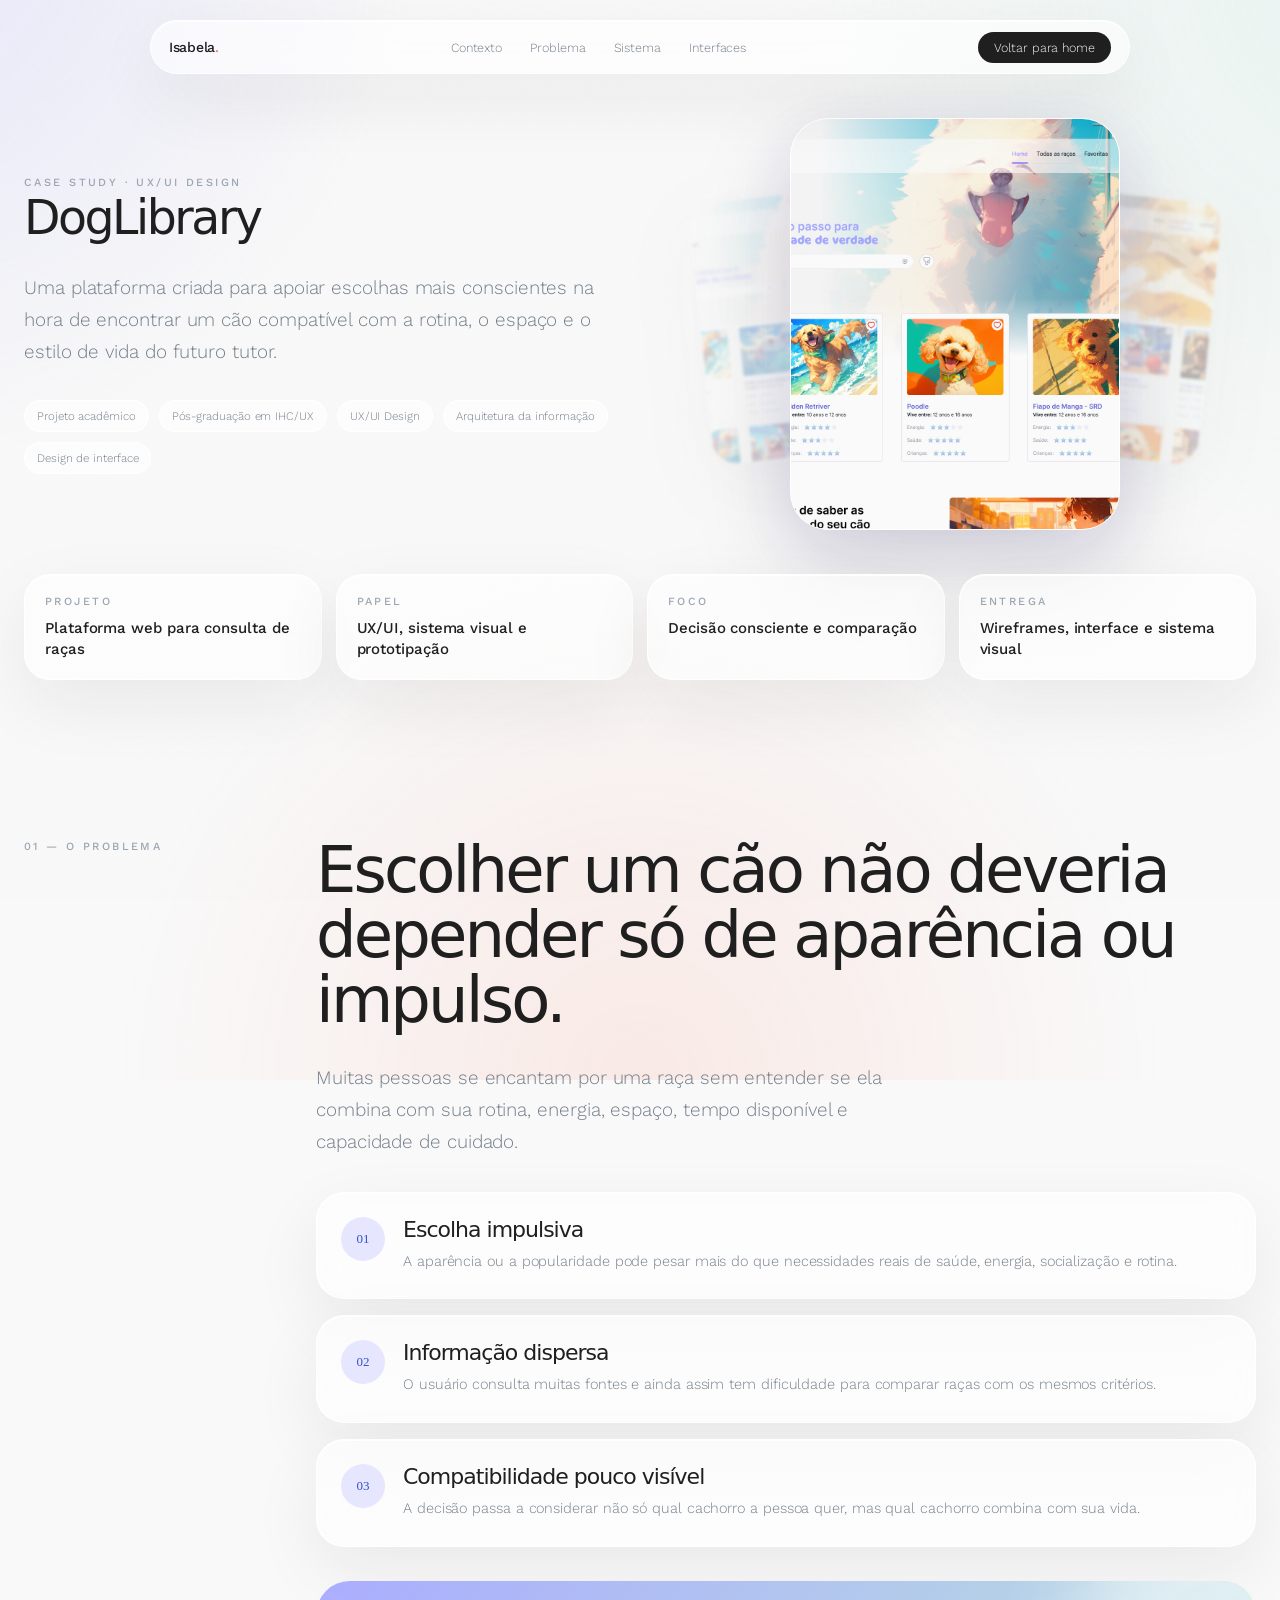
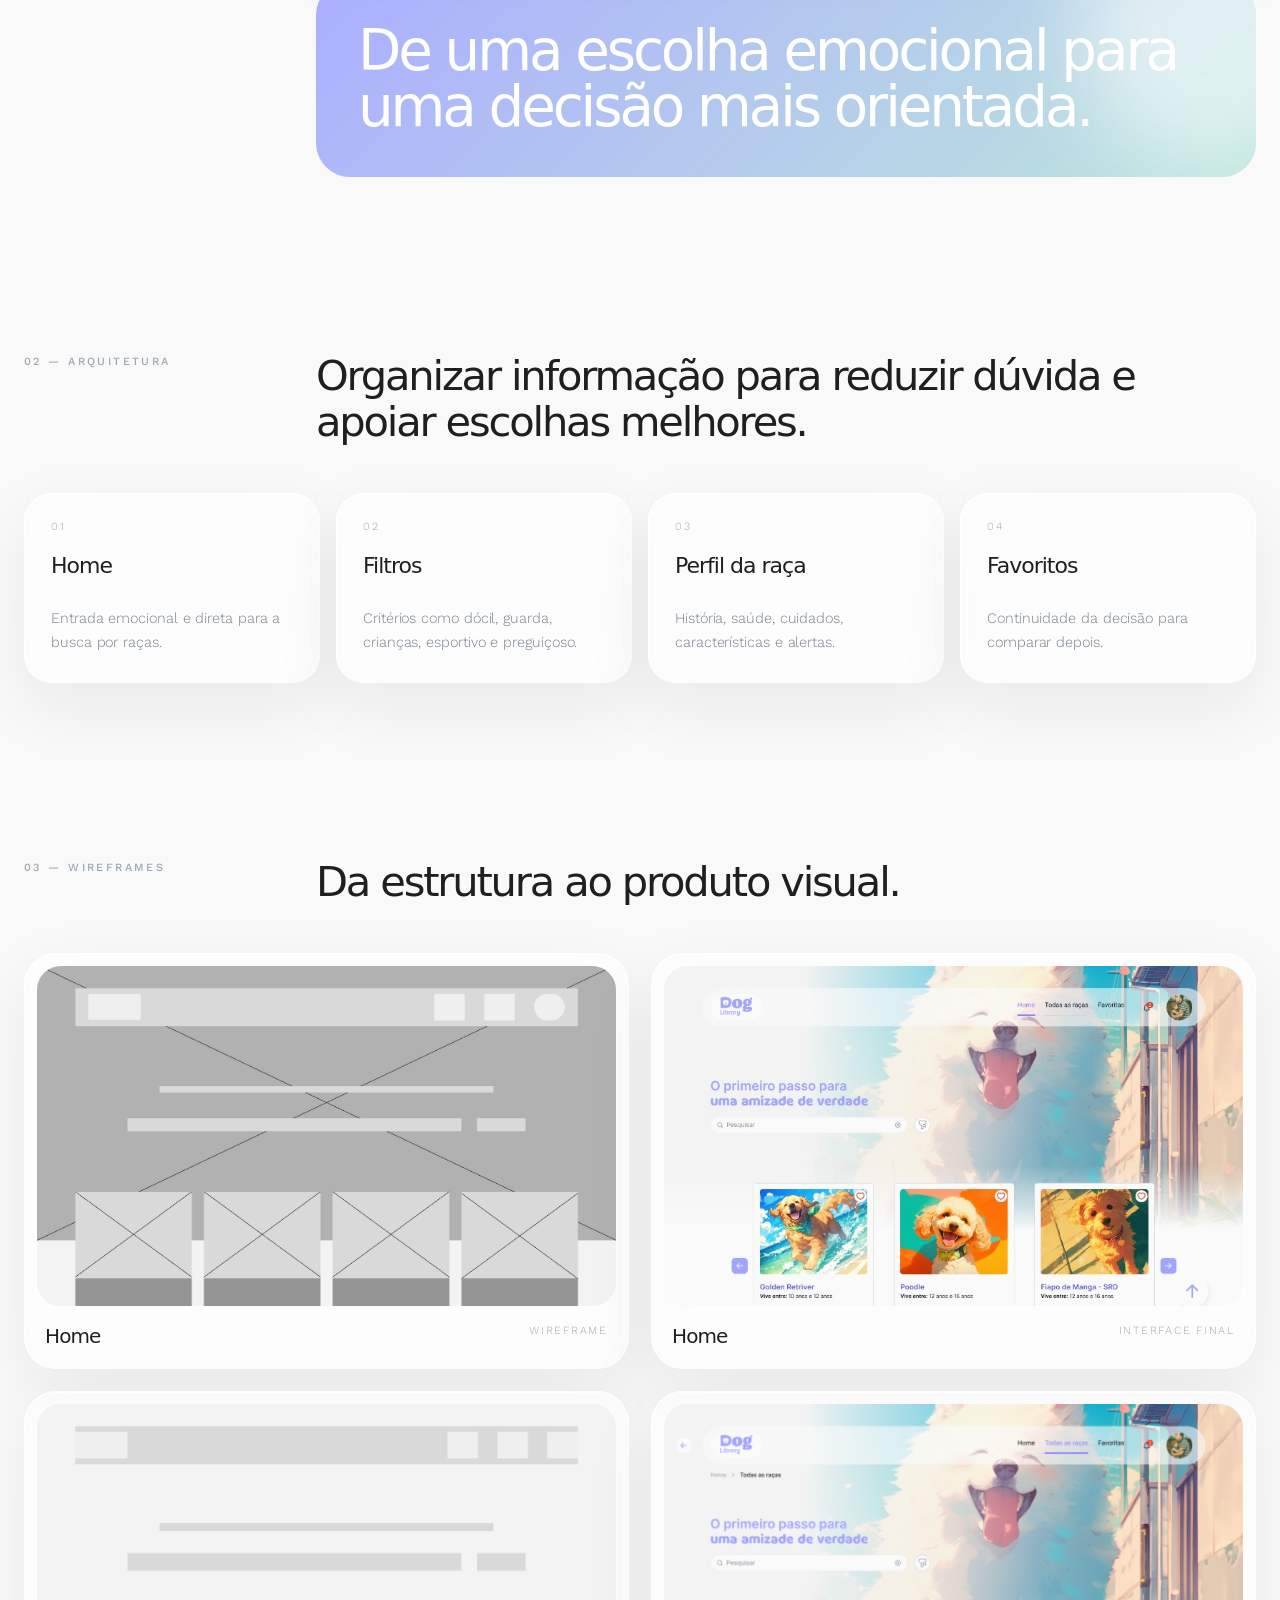
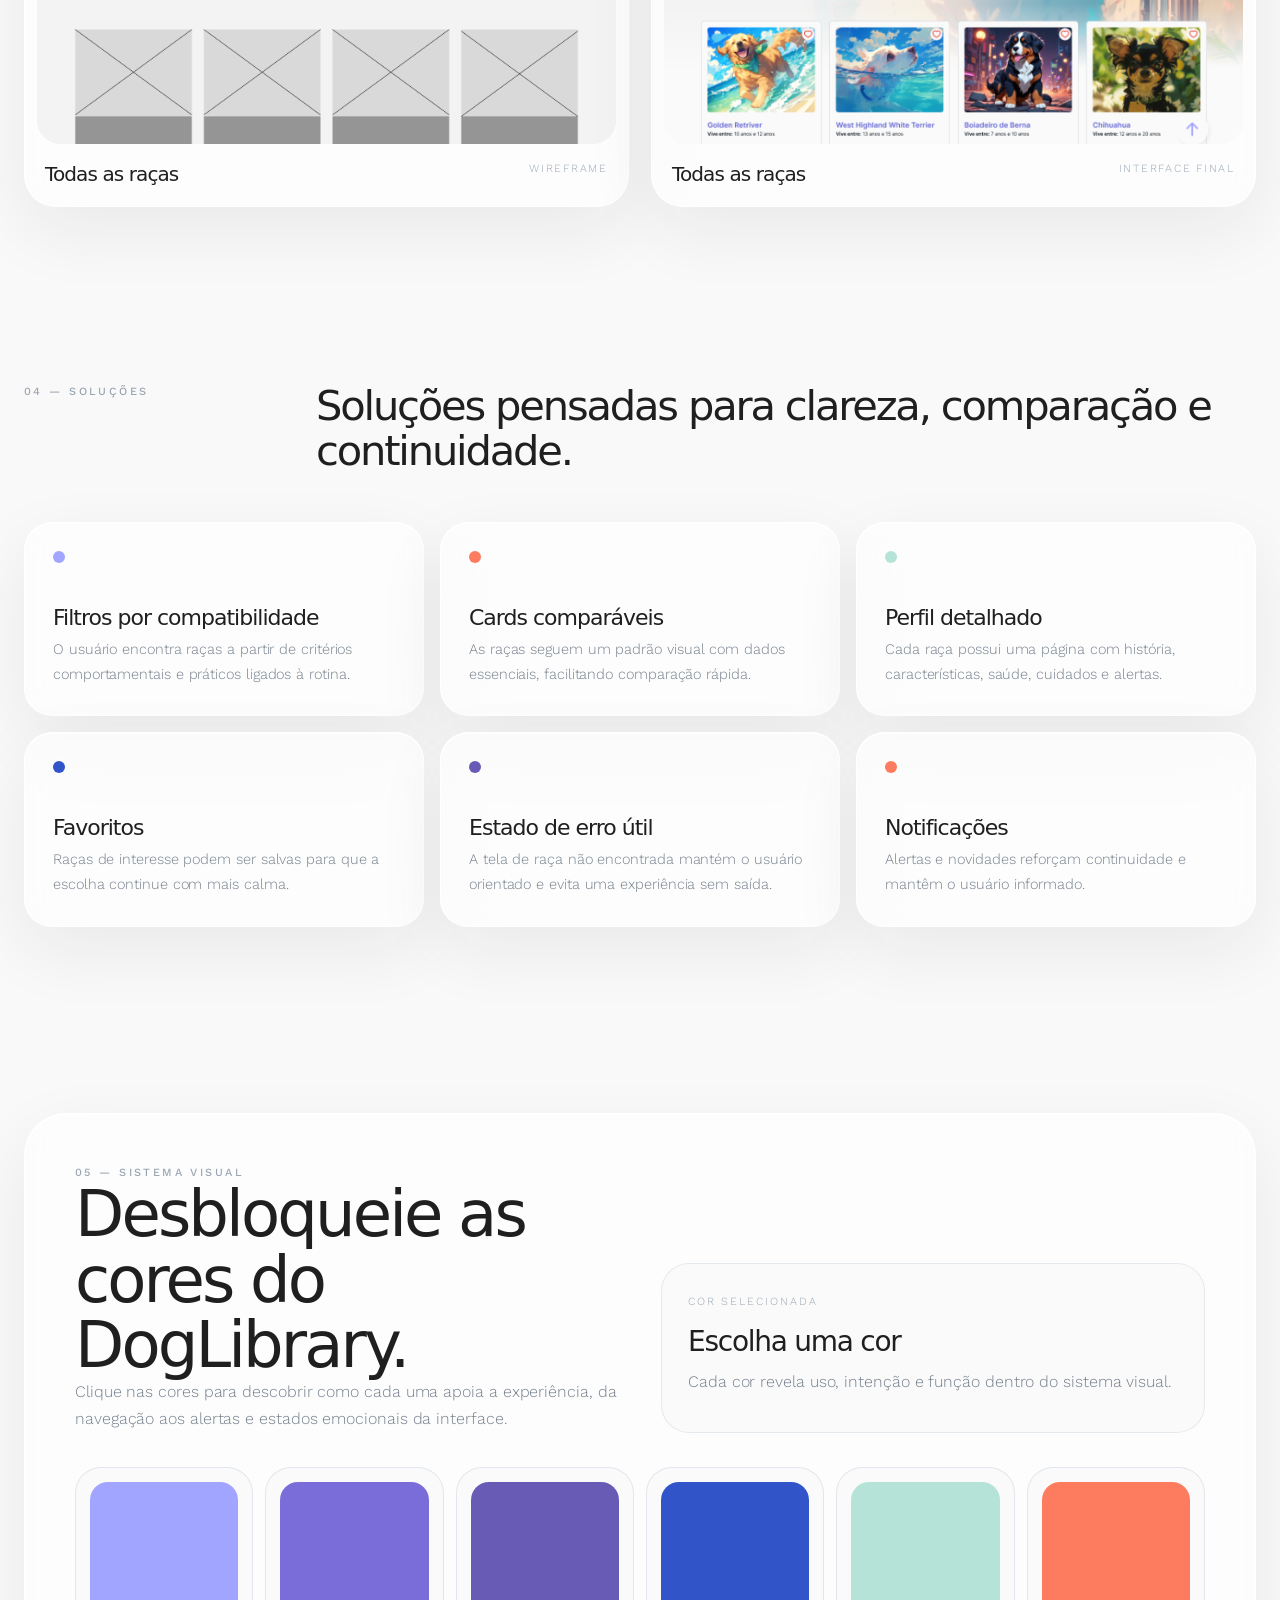
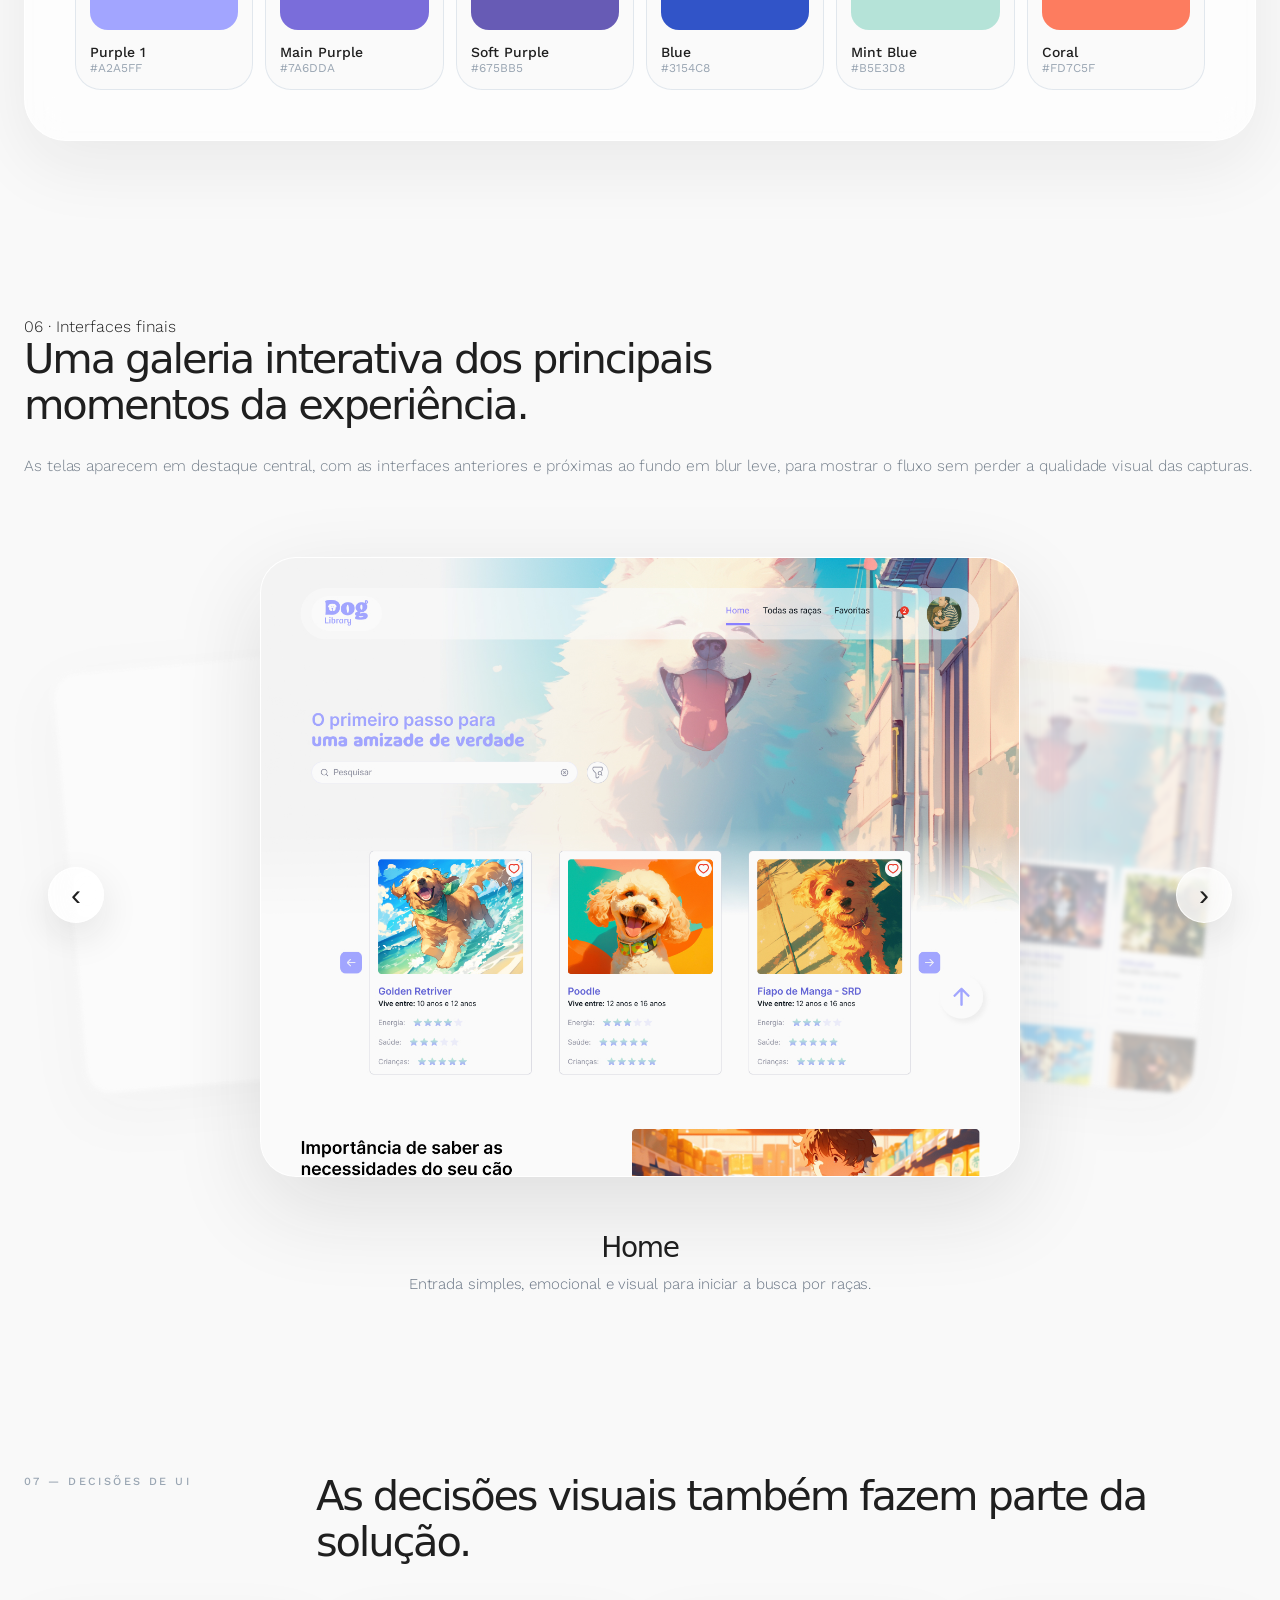
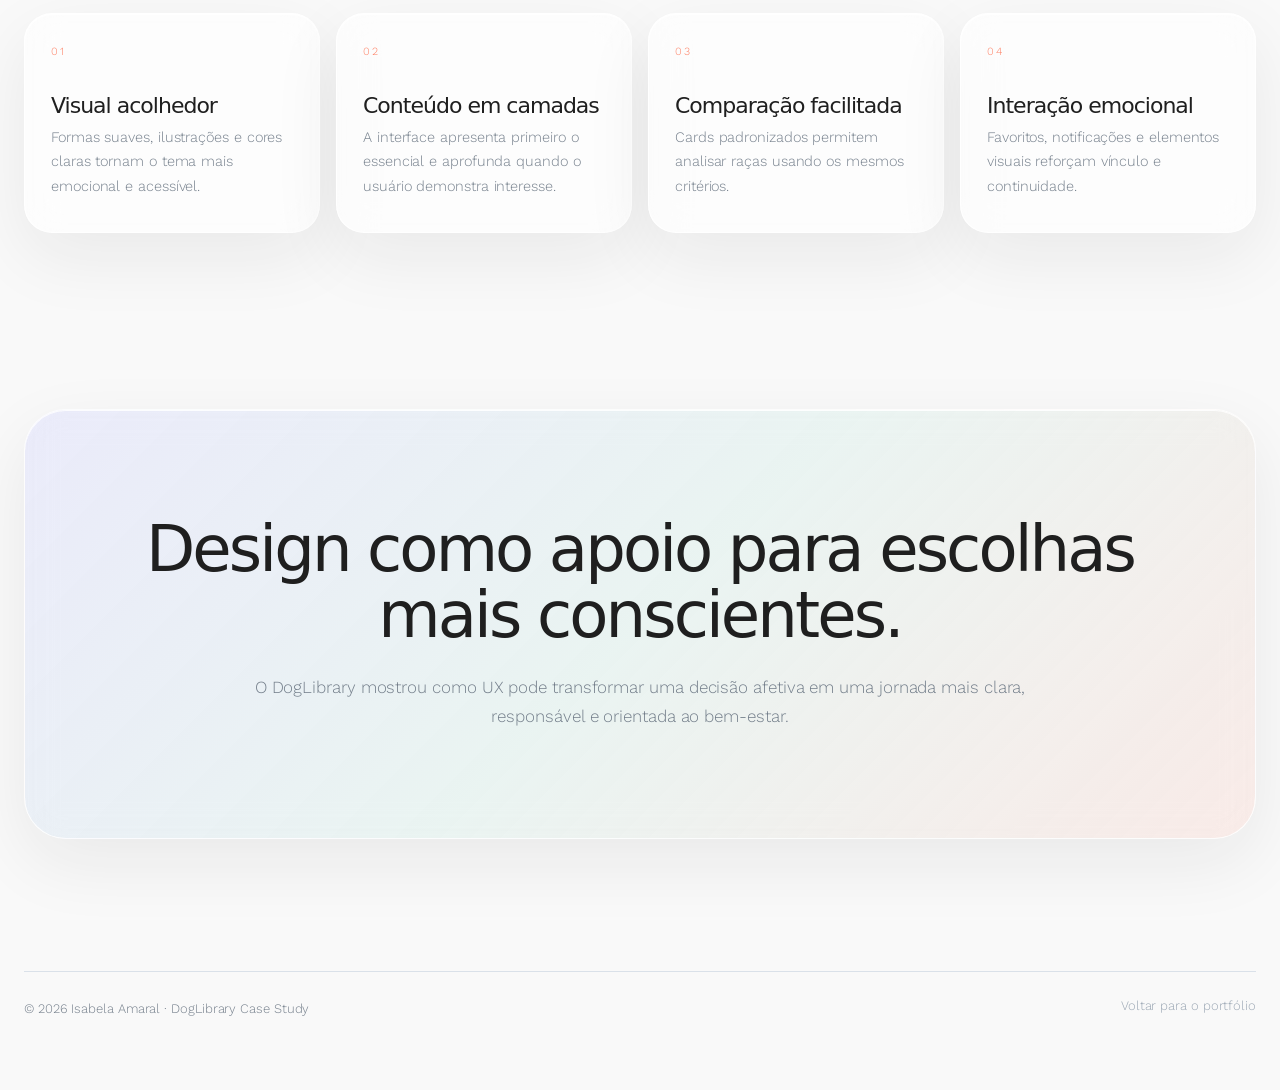
==== doglibrary.html @ 2a8868a1 "Add files via upload" ====
<!DOCTYPE html>
<html lang="pt-BR">
<head>
  <meta charset="UTF-8" />
  <meta name="viewport" content="width=device-width, initial-scale=1.0" />
  <title>DogLibrary — Case Study | Isabela Amaral</title>
  <meta name="description" content="Case study do DogLibrary, projeto de UX/UI Design para apoiar escolhas conscientes na busca por cães compatíveis com rotina e estilo de vida." />
  <link rel="preconnect" href="https://api.fontshare.com" />
  <link rel="preconnect" href="https://fonts.googleapis.com" />
  <link rel="preconnect" href="https://fonts.gstatic.com" crossorigin />
  <link href="https://api.fontshare.com/v2/css?f[]=satoshi@400,500,700&display=swap" rel="stylesheet" />
  <link href="https://fonts.googleapis.com/css2?family=Work+Sans:wght@300;400;500;600&display=swap" rel="stylesheet" />
  <style>
    :root{
      --pink:#F37AB0; --coral:#FF7167; --purple:#9C97FA; --sky:#91D8E5; --lime:#CDE162; --yellow:#F2D75F;
      --ink:#1F1F1F; --ink-soft:#747F8B; --ink-muted:#9AA6B3; --hairline:#CAD5E1; --paper:#F9F9F9;
      --dog-purple:#7A6DDA; --dog-lavender:#A2A5FF; --dog-pale:#E7E6FF; --dog-blue:#3154C8; --dog-mint:#B5E3D8; --dog-coral:#FD7C5F;
      --glass:rgba(255,255,255,.58);
      --shadow:0 24px 70px rgba(31,31,31,.07), inset 0 1px 0 rgba(255,255,255,.85);
      --ease:cubic-bezier(.22,1,.36,1);
    }
    *{box-sizing:border-box;margin:0;padding:0}
    html{scroll-behavior:smooth}
    body{background:var(--paper);color:var(--ink);font-family:"Work Sans",system-ui,sans-serif;font-weight:300;letter-spacing:-.005em;-webkit-font-smoothing:antialiased;overflow-x:hidden}
    a{color:inherit;text-decoration:none} img,video{display:block;max-width:100%}
    body.loading{overflow:hidden}
    .loader{position:fixed;inset:0;z-index:999;background:var(--paper);display:grid;place-items:center;transition:opacity .7s var(--ease),visibility .7s var(--ease)}
    .loader.hidden{opacity:0;visibility:hidden}
    .loader-orb{width:72px;height:72px;border-radius:50%;background:linear-gradient(135deg,var(--dog-lavender),var(--dog-mint),var(--dog-coral));filter:blur(.2px);animation:liquid 2.4s ease-in-out infinite;box-shadow:0 20px 80px rgba(122,109,218,.20)}
    .page{position:relative;isolation:isolate;overflow:hidden}
    .page::before{content:"";position:fixed;inset:-20%;z-index:-2;pointer-events:none;background:radial-gradient(circle at 7% 8%,rgba(162,165,255,.22),transparent 27%),radial-gradient(circle at 92% 12%,rgba(181,227,216,.24),transparent 30%),radial-gradient(circle at 50% 100%,rgba(253,124,95,.12),transparent 34%);animation:aurora 18s ease-in-out infinite alternate}
    .noise{position:fixed;inset:0;pointer-events:none;z-index:-1;opacity:.025;background-image:url("data:image/svg+xml;utf8,<svg xmlns='http://www.w3.org/2000/svg' width='160' height='160'><filter id='n'><feTurbulence type='fractalNoise' baseFrequency='.9' numOctaves='2' stitchTiles='stitch'/></filter><rect width='100%25' height='100%25' filter='url(%23n)'/></svg>")}
    @keyframes aurora{0%{transform:translate3d(0,0,0) scale(1)}100%{transform:translate3d(2.5%, -2%,0) scale(1.03)}}
    @keyframes liquid{0%,100%{border-radius:53% 47% 65% 35%/48% 52% 48% 52%;transform:rotate(0)}50%{border-radius:35% 65% 42% 58%/60% 35% 65% 40%;transform:rotate(16deg)}}
    .container{width:min(100% - 48px,1240px);margin-inline:auto}.font-display{font-family:"Satoshi",system-ui,sans-serif}
    .glass{background:var(--glass);border:1px solid rgba(255,255,255,.78);backdrop-filter:blur(22px) saturate(135%);-webkit-backdrop-filter:blur(22px) saturate(135%);box-shadow:var(--shadow)}
    .nav-wrap{position:fixed;top:20px;left:50%;transform:translateX(-50%);z-index:50;width:min(100% - 32px,980px)}
    nav{height:54px;border-radius:999px;display:flex;align-items:center;justify-content:space-between;gap:24px;padding:0 18px}
    .brand{font-family:"Satoshi";font-size:14px;font-weight:500;letter-spacing:-.02em}.brand span{color:var(--coral)}
    .nav-links{display:flex;gap:28px;list-style:none;font-size:12.5px;color:var(--ink-soft)}.nav-links a{transition:.3s var(--ease)}.nav-links a:hover{color:var(--ink)}
    .nav-cta{font-size:12.5px;padding:8px 16px;background:var(--ink);color:var(--paper);border-radius:999px;transition:.3s var(--ease)}.nav-cta:hover{transform:translateY(-2px)}
    section{padding:88px 0}.section-head{display:grid;grid-template-columns:260px 1fr;gap:32px;margin-bottom:48px}.kicker{font-size:11px;text-transform:uppercase;letter-spacing:.22em;color:var(--ink-muted);font-weight:500}
    h1,h2,h3{font-family:"Satoshi",system-ui,sans-serif;font-weight:500;color:var(--ink);letter-spacing:-.045em}h2{font-size:clamp(2.2rem,5vw,4.4rem);line-height:1.02;max-width:900px}p{line-height:1.7;color:var(--ink-soft)}
    .reveal{opacity:0;transform:translateY(34px);filter:blur(8px);transition:opacity .9s var(--ease),transform .9s var(--ease),filter .9s var(--ease)}.reveal.visible{opacity:1;transform:none;filter:blur(0)}
    .hero{min-height:92svh;padding:130px 0 58px;display:flex;align-items:center}.hero-grid{display:grid;grid-template-columns:1fr 1fr;gap:56px;align-items:center}
    h1{font-size:clamp(4.8rem,12vw,11rem);line-height:.86;letter-spacing:-.065em}.hero-copy{max-width:630px;margin-top:28px;font-size:clamp(1.05rem,2vw,1.18rem)}
    .chips{display:flex;gap:10px;flex-wrap:wrap;margin-top:32px}.chip{font-size:11.5px;color:var(--ink-soft);padding:8px 12px;border-radius:999px;background:rgba(255,255,255,.62);border:1px solid rgba(255,255,255,.9)}
    .hero-visual{position:relative;border-radius:34px;padding:12px;overflow:hidden}.hero-visual::before{content:"";position:absolute;inset:-25%;background:radial-gradient(circle at 20% 20%,rgba(181,227,216,.55),transparent 35%),radial-gradient(circle at 85% 80%,rgba(253,124,95,.22),transparent 32%);animation:aurora 14s ease-in-out infinite alternate}.hero-visual img{position:relative;width:100%;border-radius:26px;transform:translate3d(var(--mx,0),var(--my,0),0);transition:transform .25s ease-out}
    .meta-strip{display:grid;grid-template-columns:repeat(4,1fr);gap:14px;margin-top:44px}.meta-card{border-radius:26px;padding:20px;transition:.45s var(--ease)}.meta-card:hover{transform:translateY(-4px)}.meta-card span{display:block;margin-bottom:10px}.meta-card strong{font-weight:500;font-size:15px;line-height:1.35}
    .problem-list,.solutions,.architecture{display:grid;gap:16px}.problem-list{margin-top:34px}.problem-item,.solution-card,.arch-card,.compare-card,.decision,.gallery-shell,.palette-section,.final-card,.meta-card{background:rgba(255,255,255,.62);border:1px solid rgba(255,255,255,.82);box-shadow:var(--shadow);backdrop-filter:blur(18px);-webkit-backdrop-filter:blur(18px)}
    .problem-item{border-radius:28px;padding:24px;display:grid;grid-template-columns:44px 1fr;gap:18px;transition:.45s var(--ease)}.problem-item:hover{transform:translateY(-4px)}.problem-number{width:44px;height:44px;border-radius:50%;display:grid;place-items:center;background:var(--dog-pale);color:var(--dog-blue);font-family:"Satoshi";font-weight:500;font-size:13px}.problem-item h3,.solution-card h3,.arch-card h3,.decision h3{font-size:22px;margin-bottom:8px}.problem-item p,.solution-card p,.arch-card p,.decision p{font-size:14.5px;color:var(--ink-soft)}
    .split{display:grid;grid-template-columns:260px 1fr;gap:32px}.quote-card{margin-top:34px;border-radius:34px;padding:42px;background:linear-gradient(135deg,rgba(162,165,255,.9),rgba(181,227,216,.9));color:white;position:relative;overflow:hidden}.quote-card::after{content:"";position:absolute;right:-80px;top:-80px;width:260px;height:260px;border-radius:50%;background:rgba(255,255,255,.55);filter:blur(40px);animation:float 7s ease-in-out infinite}.quote-card h3{font-size:clamp(2rem,4.4vw,4rem);line-height:1;letter-spacing:-.055em;color:white;position:relative;z-index:1}
    @keyframes float{0%,100%{transform:translateY(0)}50%{transform:translateY(20px)}}
    .architecture{grid-template-columns:repeat(4,1fr);margin-top:40px}.arch-card{border-radius:28px;padding:26px;min-height:190px;display:flex;flex-direction:column;justify-content:space-between;transition:.45s var(--ease)}.arch-card:hover{transform:translateY(-5px)}.arch-card span{font-size:11px;color:var(--ink-muted);letter-spacing:.18em}
    .wire-grid{display:grid;grid-template-columns:1fr 1fr;gap:22px;margin-top:42px}.compare-card{border-radius:32px;padding:12px}.compare-card img{width:100%;height:340px;object-fit:cover;object-position:top;border-radius:24px;background:#eee}.caption{display:flex;justify-content:space-between;gap:18px;padding:18px 8px 8px}.caption h3{font-size:20px}.caption span{font-size:11px;color:var(--ink-muted);letter-spacing:.16em;text-transform:uppercase;white-space:nowrap}
    .solutions{grid-template-columns:repeat(3,1fr);margin-top:42px}.solution-card{border-radius:28px;padding:28px;transition:.45s var(--ease)}.solution-card:hover{transform:translateY(-5px)}.solution-card .dot{width:12px;height:12px;border-radius:50%;margin-bottom:42px}
    .palette-section{border-radius:42px;padding:50px;margin-top:10px}.palette-top{display:grid;grid-template-columns:1fr 1fr;gap:42px;align-items:end;margin-bottom:34px}.palette-title h2{font-size:clamp(2.2rem,5vw,4.8rem);line-height:1.03}.palette-title p{max-width:580px;margin-top:18px}.unlock-panel{min-height:170px;border-radius:28px;padding:26px;background:rgba(249,249,249,.72);border:1px solid rgba(202,213,225,.45)}.unlock-panel small{font-size:11px;text-transform:uppercase;letter-spacing:.18em;color:var(--ink-muted)}.unlock-panel h3{font-size:28px;margin:16px 0 10px}.color-grid{display:grid;grid-template-columns:repeat(6,1fr);gap:12px}.color-card{font-family:inherit;color:inherit;text-align:left;border:0;border-radius:26px;padding:14px;background:rgba(249,249,249,.74);border:1px solid rgba(202,213,225,.5);cursor:pointer;transition:.45s var(--ease)}.color-card:hover{transform:translateY(-5px)}.swatch{width:100%;aspect-ratio:1;border-radius:18px;margin-bottom:14px}.color-card strong{display:block;font-weight:500;font-size:14px}.color-card span{font-size:12px;color:var(--ink-muted)}
    .interface-gallery{margin-top:44px}.gallery-shell{border-radius:40px;padding:34px;position:relative;overflow:visible}.gallery-stage{position:relative;min-height:560px;display:grid;place-items:center}.gallery-bg-card{position:absolute;width:min(38%,390px);height:78%;border-radius:28px;overflow:hidden;filter:blur(3px);opacity:.46;transform:scale(.88);transition:.7s var(--ease);background:#fff}.gallery-bg-card.left{left:0}.gallery-bg-card.right{right:0}.gallery-bg-card img{width:100%;height:100%;object-fit:cover;object-position:top}.gallery-main{position:relative;z-index:2;width:min(72%,780px);border-radius:32px;padding:10px;background:rgba(255,255,255,.72);border:1px solid rgba(255,255,255,.85);box-shadow:0 24px 80px rgba(31,31,31,.10);transition:.7s var(--ease)}.gallery-main img{width:100%;max-height:520px;object-fit:contain;object-position:top;border-radius:24px;background:#f1f1f1}.gallery-nav{position:absolute;top:50%;transform:translateY(-50%);z-index:5;display:flex;align-items:center;justify-content:center}.gallery-nav.left{left:clamp(6px,1.2vw,14px)}.gallery-nav.right{right:clamp(6px,1.2vw,14px)}.gallery-info{margin-top:24px;text-align:center;max-width:620px;margin-left:auto;margin-right:auto}.gallery-info h3{font-size:26px}.gallery-info p{font-size:14px;margin-top:6px}.gallery-button{width:56px;height:56px;border:1px solid rgba(255,255,255,.85);border-radius:50%;background:rgba(255,255,255,.74);color:var(--ink);cursor:pointer;font-size:28px;line-height:1;display:grid;place-items:center;box-shadow:0 14px 38px rgba(31,31,31,.10);backdrop-filter:blur(18px);-webkit-backdrop-filter:blur(18px);transition:.35s var(--ease)}.gallery-button:hover{transform:translateY(-3px) scale(1.05);background:var(--ink);color:white}
    .ui-decisions{display:grid;grid-template-columns:repeat(4,1fr);gap:16px;margin-top:38px}.decision{border-radius:28px;padding:26px;min-height:220px}.decision span{font-size:11px;color:var(--dog-coral);letter-spacing:.18em}.decision h3{margin-top:34px}
    .final-card{border-radius:42px;padding:58px;text-align:center;background:linear-gradient(135deg,rgba(162,165,255,.17),rgba(181,227,216,.22),rgba(253,124,95,.11))}.final-card h2{font-size:clamp(2.4rem,5vw,5rem);line-height:1.03}.final-card p{max-width:740px;margin:24px auto 0;font-size:17px}
    .footer{padding:44px 0 70px;color:var(--ink-muted);font-size:13px}.footer-inner{border-top:1px solid rgba(202,213,225,.65);padding-top:26px;display:flex;justify-content:space-between;gap:20px;flex-wrap:wrap}
    @media(max-width:980px){.nav-links{display:none}.hero-grid,.split,.section-head,.palette-top{grid-template-columns:1fr}.meta-strip,.architecture,.solutions,.ui-decisions{grid-template-columns:1fr 1fr}.wire-grid{grid-template-columns:1fr}.color-grid{grid-template-columns:repeat(3,1fr)}.gallery-stage{min-height:430px}.gallery-main{width:88%}.gallery-bg-card{display:none}.compare-card img{height:auto}}
    @media(max-width:640px){.container{width:min(100% - 28px,1240px)}section{padding:68px 0}.hero{padding-top:112px}.meta-strip,.architecture,.solutions,.ui-decisions,.color-grid{grid-template-columns:1fr}.palette-section,.final-card,.gallery-shell{padding:24px}h1{font-size:4rem}.gallery-main{width:100%}.gallery-main img{max-height:420px}.gallery-nav{top:auto;bottom:-28px;transform:none}.gallery-nav.left{left:calc(50% - 42px)}.gallery-nav.right{right:calc(50% - 42px)}.gallery-info{margin-top:70px}}
  </style>

<style id="doglibrary-final-alignment-fix">
  .final-card{
    display:flex !important;
    flex-direction:column !important;
    align-items:center !important;
    justify-content:center !important;
    text-align:center !important;
    min-height:430px !important;
    padding:72px 48px !important;
  }
  .final-card h2,
  .final-card p{
    margin-left:auto !important;
    margin-right:auto !important;
    text-align:center !important;
  }
  .final-card h2{max-width:1180px !important;}
  .final-card p{max-width:850px !important;}
  @media(max-width:720px){
    .final-card{
      min-height:auto !important;
      padding:48px 24px !important;
    }
  }
</style>

  <link rel="icon" type="image/svg+xml" href="assets/favicon.svg">
  <link rel="shortcut icon" href="assets/favicon.svg">

<style id="doglibrary-kidzenith-gallery-style">
  .mockup-hero{display:none !important;}

  .dog-screen-stage{
    position:relative;
    min-height:600px;
    display:grid;
    place-items:center;
    perspective:1200px;
  }

  .dog-screen-main{
    position:relative;
    z-index:3;
    width:min(520px, 76vw);
    aspect-ratio:1440/1799;
    border-radius:36px;
    overflow:hidden;
    background:#fff;
    border:1px solid rgba(255,255,255,.88);
    box-shadow:0 34px 96px rgba(31,31,31,.13), 0 18px 60px rgba(122,109,218,.12);
    transition:transform .28s ease;
  }

  .dog-screen-main img,
  .dog-screen-ghost img{
    width:100%;
    height:100%;
    object-fit:cover;
    object-position:top center;
    display:block;
  }

  .dog-screen-ghost{
    position:absolute;
    width:min(420px, 56vw);
    aspect-ratio:1440/1799;
    border-radius:32px;
    overflow:hidden;
    background:#fff;
    border:1px solid rgba(255,255,255,.74);
    opacity:.34;
    filter:blur(3px);
    box-shadow:0 24px 70px rgba(31,31,31,.09);
    animation:dogFloat 7s ease-in-out infinite;
  }

  .dog-screen-ghost.left{
    transform:translateX(-210px) scale(.76) rotate(-7deg);
  }

  .dog-screen-ghost.right{
    transform:translateX(210px) scale(.76) rotate(7deg);
    animation-delay:1.4s;
  }

  @keyframes dogFloat{
    0%,100%{margin-top:0}
    50%{margin-top:-18px}
  }

  .dog-mockup-section{
    overflow:hidden;
  }

  .dog-gallery-wrap{
    position:relative;
    min-height:680px;
    display:grid;
    place-items:center;
    margin-top:48px;
    overflow:visible;
  }

  .dog-gallery-frame{
    position:relative;
    z-index:4;
    width:min(760px, 68vw);
    aspect-ratio:1440/1799;
    max-height:620px;
    border-radius:36px;
    overflow:hidden;
    background:#fff;
    border:1px solid rgba(255,255,255,.88);
    box-shadow:0 30px 90px rgba(31,31,31,.12);
    transition:opacity .35s ease, transform .35s ease;
  }

  .dog-gallery-frame img{
    width:100%;
    height:100%;
    object-fit:cover;
    object-position:top center;
    display:block;
  }

  .dog-gallery-ghost{
    position:absolute;
    width:min(540px, 48vw);
    aspect-ratio:1440/1799;
    max-height:540px;
    border-radius:32px;
    overflow:hidden;
    opacity:.34;
    filter:blur(3px);
    background:#fff;
    border:1px solid rgba(255,255,255,.7);
    box-shadow:0 24px 70px rgba(31,31,31,.08);
    transition:.5s ease;
    z-index:1;
  }

  .dog-gallery-ghost.left{
    transform:translateX(-360px) scale(.78) rotate(-5deg);
  }

  .dog-gallery-ghost.right{
    transform:translateX(360px) scale(.78) rotate(5deg);
  }

  .dog-gallery-ghost img{
    width:100%;
    height:100%;
    object-fit:cover;
    object-position:top center;
    display:block;
  }

  .dog-gallery-control{
    position:absolute;
    top:50%;
    z-index:6;
    width:56px;
    height:56px;
    border-radius:50%;
    border:1px solid rgba(255,255,255,.82);
    background:rgba(255,255,255,.76);
    color:#1F1F1F;
    font-size:30px;
    line-height:1;
    cursor:pointer;
    display:grid;
    place-items:center;
    backdrop-filter:blur(18px);
    -webkit-backdrop-filter:blur(18px);
    box-shadow:0 14px 38px rgba(31,31,31,.10);
    transition:.35s cubic-bezier(.22,1,.36,1);
  }

  .dog-gallery-control.left{left:clamp(0px, 2vw, 24px);}
  .dog-gallery-control.right{right:clamp(0px, 2vw, 24px);}

  .dog-gallery-control:hover{
    transform:translateY(-4px) scale(1.05);
    background:#1F1F1F;
    color:#fff;
  }

  .dog-gallery-caption{
    text-align:center;
    max-width:620px;
    margin:24px auto 0;
  }

  .dog-gallery-caption h3{
    font-size:28px;
    letter-spacing:-.045em;
    font-weight:500;
  }

  .dog-gallery-caption p{
    color:#667282;
    line-height:1.65;
    margin-top:8px;
    font-size:15px;
  }

  @media(max-width:980px){
    .dog-screen-stage{min-height:560px;}
    .dog-screen-ghost.left{transform:translateX(-150px) scale(.68) rotate(-7deg);}
    .dog-screen-ghost.right{transform:translateX(150px) scale(.68) rotate(7deg);}
    .dog-gallery-wrap{min-height:auto; padding-bottom:76px;}
    .dog-gallery-frame{width:min(760px, 82vw); max-height:none;}
    .dog-gallery-ghost{display:none;}
    .dog-gallery-control{top:auto; bottom:0;}
    .dog-gallery-control.left{left:calc(50% - 66px);}
    .dog-gallery-control.right{right:calc(50% - 66px);}
  }

  @media(max-width:640px){
    .dog-screen-stage{min-height:460px;}
    .dog-screen-ghost{display:none;}
    .dog-screen-main{width:min(100%, 360px);}
    .dog-gallery-frame{width:100%;}
  }
</style>


<style id="doglibrary-hero-no-mockup-final">
  .mockup-hero,
  .mockup-hero *,
  img[src*="dog-mockup-laptop"]{
    display:none !important;
  }

  .dog-hero-stage{
    position:relative;
    min-height:620px;
    display:grid;
    place-items:center;
    perspective:1200px;
    overflow:visible;
  }

  .dog-hero-phone{
    position:absolute;
    aspect-ratio:1440 / 1799;
    overflow:hidden;
    background:#fff;
    border:1px solid rgba(255,255,255,.86);
    box-shadow:0 30px 90px rgba(31,31,31,.10);
  }

  .dog-hero-phone img{
    width:100%;
    height:100%;
    object-fit:cover;
    object-position:top center;
    display:block;
  }

  .dog-hero-phone.main{
    position:relative;
    z-index:3;
    width:min(520px, 76vw);
    border-radius:38px;
    box-shadow:
      0 36px 105px rgba(31,31,31,.14),
      0 18px 60px rgba(122,109,218,.14);
    transition:transform .28s ease;
  }

  .dog-hero-phone.ghost{
    width:min(430px, 56vw);
    border-radius:32px;
    opacity:.34;
    filter:blur(3px);
    z-index:1;
    animation:dogHeroFloat 7s ease-in-out infinite;
  }

  .dog-hero-phone.ghost.left{
    transform:translateX(-230px) scale(.74) rotate(-7deg);
  }

  .dog-hero-phone.ghost.right{
    transform:translateX(230px) scale(.74) rotate(7deg);
    animation-delay:1.3s;
  }

  @keyframes dogHeroFloat{
    0%,100%{margin-top:0}
    50%{margin-top:-18px}
  }

  @media(max-width:980px){
    .dog-hero-stage{min-height:560px;}
    .dog-hero-phone.ghost.left{
      transform:translateX(-150px) scale(.68) rotate(-7deg);
    }
    .dog-hero-phone.ghost.right{
      transform:translateX(150px) scale(.68) rotate(7deg);
    }
  }

  @media(max-width:640px){
    .dog-hero-stage{min-height:460px;}
    .dog-hero-phone.ghost{display:none !important;}
    .dog-hero-phone.main{width:min(100%, 360px);}
  }
</style>


<style id="doglibrary-hero-stage-final-fix">
  .hero-visual{
    display:none !important;
    background-image:none !important;
  }

  .dog-hero-stage{
    position:relative;
    min-height:620px;
    display:grid;
    place-items:center;
    perspective:1200px;
    overflow:visible;
  }

  .dog-hero-phone{
    position:absolute;
    aspect-ratio:1440 / 1799;
    overflow:hidden;
    background:#fff;
    border:1px solid rgba(255,255,255,.86);
    box-shadow:0 30px 90px rgba(31,31,31,.10);
  }

  .dog-hero-phone img{
    width:100%;
    height:100%;
    object-fit:cover;
    object-position:top center;
    display:block;
  }

  .dog-hero-phone.main{
    position:relative;
    z-index:3;
    width:min(520px, 76vw);
    border-radius:38px;
    box-shadow:
      0 36px 105px rgba(31,31,31,.14),
      0 18px 60px rgba(122,109,218,.14);
    transition:transform .28s ease;
  }

  .dog-hero-phone.ghost{
    width:min(430px, 56vw);
    border-radius:32px;
    opacity:.34;
    filter:blur(3px);
    z-index:1;
    animation:dogHeroFloat 7s ease-in-out infinite;
  }

  .dog-hero-phone.ghost.left{
    transform:translateX(-230px) scale(.74) rotate(-7deg);
  }

  .dog-hero-phone.ghost.right{
    transform:translateX(230px) scale(.74) rotate(7deg);
    animation-delay:1.3s;
  }

  @keyframes dogHeroFloat{
    0%,100%{margin-top:0}
    50%{margin-top:-18px}
  }

  @media(max-width:980px){
    .dog-hero-stage{min-height:560px;}
    .dog-hero-phone.ghost.left{transform:translateX(-150px) scale(.68) rotate(-7deg);}
    .dog-hero-phone.ghost.right{transform:translateX(150px) scale(.68) rotate(7deg);}
  }

  @media(max-width:640px){
    .dog-hero-stage{min-height:460px;}
    .dog-hero-phone.ghost{display:none !important;}
    .dog-hero-phone.main{width:min(100%, 360px);}
  }
</style>


<style id="global-gallery-side-arrows-standard">
  .dog-gallery-control,
  .gallery-side-control{
    cursor:pointer;
  }
</style>


<style id="portfolio-animation-performance-fix">
  html{ scroll-behavior:smooth; }

  .reveal,
  .parallax-card,
  .phone-main,
  .dog-hero-phone.main,
  .dog-screen-main,
  .gallery-frame,
  .dog-gallery-frame,
  .project-card,
  .featured-card,
  .glass{
    backface-visibility:hidden;
    transform:translateZ(0);
  }

  .reveal{ will-change:opacity, transform; }
  .reveal.visible{ will-change:auto; }

  .phone-main,
  .dog-hero-phone.main,
  .dog-screen-main,
  .gallery-frame,
  .dog-gallery-frame{
    will-change:transform, opacity;
  }

  .ambient::before,
  .ambient::after,
  .liquid,
  .orb,
  .glow,
  .blob{
    will-change:transform;
  }

  .gallery-ghost,
  .dog-gallery-ghost,
  .phone-orbit,
  .dog-screen-ghost,
  .dog-hero-phone.ghost{
    transform:translateZ(0);
    will-change:transform, opacity;
  }

  @media(max-width:760px){
    .gallery-ghost,
    .dog-gallery-ghost,
    .phone-orbit,
    .dog-screen-ghost,
    .dog-hero-phone.ghost{
      filter:blur(1.5px) !important;
    }
  }

  @media(prefers-reduced-motion: reduce){
    *,
    *::before,
    *::after{
      animation-duration:.001ms !important;
      animation-iteration-count:1 !important;
      scroll-behavior:auto !important;
      transition-duration:.001ms !important;
    }
  }
</style>

















<style id="portfolio-final-clean-standard">
  /* Header padrão: apenas Isabela. sem ícone */
  nav .brand,
  .nav .brand{
    display:inline-flex !important;
    align-items:center !important;
    gap:0 !important;
    font-family:"Satoshi","Work Sans",system-ui,sans-serif !important;
    font-size:14px !important;
    line-height:1 !important;
    font-weight:500 !important;
    letter-spacing:-0.02em !important;
    color:#1F1F1F !important;
    text-decoration:none !important;
    white-space:nowrap !important;
  }

  nav .brand::after,
  .nav .brand::after{
    content:none !important;
  }

  nav .brand .brand-period,
  .nav .brand .brand-period{
    color:#FF7167 !important;
  }

  nav .brand-mark,
  nav .brand-icon,
  nav .brand-dot,
  .nav .brand-mark,
  .nav .brand-icon,
  .nav .brand-dot{
    display:none !important;
  }

  /* Títulos menores apenas nas páginas internas */
  body:not(.home-page) .hero h1{
    font-size:clamp(34px, 4vw, 56px) !important;
    line-height:1.07 !important;
    letter-spacing:-0.052em !important;
    max-width:720px !important;
  }

  body:not(.home-page) .hero-lead{
    font-size:15.5px !important;
    line-height:1.68 !important;
    max-width:620px !important;
  }

  body:not(.home-page) .section-title,
  body:not(.home-page) .section-head h2,
  body:not(.home-page) .closing-card h2{
    font-size:clamp(30px, 3.25vw, 46px) !important;
    line-height:1.1 !important;
    letter-spacing:-0.052em !important;
  }

  body:not(.home-page) .section-copy{
    font-size:15.5px !important;
    line-height:1.68 !important;
  }

  body:not(.home-page) .hero{
    min-height:auto !important;
    padding-top:118px !important;
    padding-bottom:70px !important;
  }

  body:not(.home-page) .hero-grid{
    gap:34px !important;
    align-items:center !important;
  }

  /* Hero Mockup Stage proporcional aos textos das páginas internas */
  body:not(.home-page) .mockup-stage,
  body:not(.home-page) .dog-hero-stage,
  body:not(.home-page) .dog-screen-stage,
  body:not(.home-page) .terpafy-stage{
    min-height:430px !important;
    max-height:520px !important;
  }

  /* Kidzenith */
  body:not(.home-page) .phone-main,
  body:not(.home-page) .mockup-stage .phone-main{
    width:min(300px, 38vw) !important;
    max-height:500px !important;
  }

  body:not(.home-page) .phone-orbit,
  body:not(.home-page) .mockup-stage .phone-orbit{
    width:min(235px, 30vw) !important;
    opacity:.30 !important;
    filter:blur(2px) !important;
  }

  /* DogLibrary */
  body:not(.home-page) .dog-hero-phone.main,
  body:not(.home-page) .dog-screen-main{
    width:min(360px, 42vw) !important;
    max-height:500px !important;
  }

  body:not(.home-page) .dog-hero-phone.ghost,
  body:not(.home-page) .dog-screen-ghost{
    width:min(285px, 32vw) !important;
    opacity:.30 !important;
    filter:blur(2px) !important;
  }

  body:not(.home-page) .dog-hero-phone.ghost.left,
  body:not(.home-page) .dog-screen-ghost.left{
    transform:translateX(-150px) scale(.74) rotate(-6deg) !important;
  }

  body:not(.home-page) .dog-hero-phone.ghost.right,
  body:not(.home-page) .dog-screen-ghost.right{
    transform:translateX(150px) scale(.74) rotate(6deg) !important;
  }

  /* Terpafy */
  body:not(.home-page) .terpafy-stage .stage-card.main{
    width:min(500px, 46vw) !important;
  }

  body:not(.home-page) .terpafy-stage .stage-card.ghost{
    width:min(360px, 34vw) !important;
    opacity:.30 !important;
    filter:blur(2px) !important;
  }

  body:not(.home-page) .terpafy-stage .stage-card.ghost.left{
    transform:translateX(-150px) scale(.78) rotate(-6deg) !important;
  }

  body:not(.home-page) .terpafy-stage .stage-card.ghost.right{
    transform:translateX(150px) scale(.78) rotate(6deg) !important;
  }

  /* Performance leve */
  .reveal,
  .phone-main,
  .dog-hero-phone.main,
  .dog-screen-main,
  .terpafy-stage .stage-card.main,
  .gallery-frame,
  .dog-gallery-frame{
    backface-visibility:hidden;
    transform:translateZ(0);
  }

  img{
    user-select:none;
  }

  @media(max-width:1280px){
    body:not(.home-page) .hero h1{
      font-size:clamp(32px, 3.7vw, 48px) !important;
    }

    body:not(.home-page) .hero-grid{
      gap:28px !important;
    }

    body:not(.home-page) .mockup-stage,
    body:not(.home-page) .dog-hero-stage,
    body:not(.home-page) .dog-screen-stage,
    body:not(.home-page) .terpafy-stage{
      min-height:390px !important;
      max-height:470px !important;
    }

    body:not(.home-page) .terpafy-stage .stage-card.main{
      width:min(440px, 45vw) !important;
    }

    body:not(.home-page) .dog-hero-phone.main,
    body:not(.home-page) .dog-screen-main{
      width:min(330px, 40vw) !important;
    }

    body:not(.home-page) .phone-main{
      width:min(280px, 36vw) !important;
    }
  }

  @media(max-width:980px){
    body:not(.home-page) .hero-grid{
      grid-template-columns:1fr !important;
    }

    body:not(.home-page) .mockup-stage,
    body:not(.home-page) .dog-hero-stage,
    body:not(.home-page) .dog-screen-stage,
    body:not(.home-page) .terpafy-stage{
      min-height:420px !important;
      max-height:none !important;
    }

    body:not(.home-page) .phone-main,
    body:not(.home-page) .dog-hero-phone.main,
    body:not(.home-page) .dog-screen-main,
    body:not(.home-page) .terpafy-stage .stage-card.main{
      width:min(100%, 360px) !important;
    }
  }

  @media(max-width:640px){
    body:not(.home-page) .hero h1{
      font-size:clamp(30px, 8vw, 42px) !important;
    }

    body:not(.home-page) .mockup-stage,
    body:not(.home-page) .dog-hero-stage,
    body:not(.home-page) .dog-screen-stage,
    body:not(.home-page) .terpafy-stage{
      min-height:360px !important;
    }

    body:not(.home-page) .phone-orbit,
    body:not(.home-page) .dog-hero-phone.ghost,
    body:not(.home-page) .dog-screen-ghost,
    body:not(.home-page) .terpafy-stage .stage-card.ghost{
      display:none !important;
    }
  }
</style>

</head>
<body class="loading">
<div class="loader" id="loader"><div class="loader-orb"></div></div>
<div class="page">
  <div class="noise"></div>
  <div class="nav-wrap">
    <nav class="glass">
      <a class="brand" href="index.html">Isabela<span class="brand-period">.</span></a>
      <ul class="nav-links">
        <li><a href="#contexto">Contexto</a></li>
        <li><a href="#problema">Problema</a></li>
        <li><a href="#sistema">Sistema</a></li>
        <li><a href="#interfaces">Interfaces</a></li>
      </ul>
      <a class="nav-cta" href="index.html">Voltar para home</a>
    </nav>
  </div>

  <main>
    <section class="hero">
      <div class="container">
        <div class="hero-grid">
          <div class="reveal">
            <p class="kicker">Case study · UX/UI Design</p>
            <h1>DogLibrary</h1>
            <p class="hero-copy">Uma plataforma criada para apoiar escolhas mais conscientes na hora de encontrar um cão compatível com a rotina, o espaço e o estilo de vida do futuro tutor.</p>
            <div class="chips"><span class="chip">Projeto acadêmico</span><span class="chip">Pós-graduação em IHC/UX</span><span class="chip">UX/UI Design</span><span class="chip">Arquitetura da informação</span><span class="chip">Design de interface</span></div>
          </div>

          <div class="dog-hero-stage reveal" id="dogHeroStage">
            <div class="dog-hero-phone ghost left">
              <img src="assets/dog-ui-all-breeds.jpg" alt="" decoding="async" draggable="false">
            </div>
            <div class="dog-hero-phone ghost right">
              <img src="assets/dog-ui-filter-kids.jpg" alt="" decoding="async" draggable="false">
            </div>
            <div class="dog-hero-phone main" id="dogHeroScreen">
              <img src="assets/dog-ui-home.jpg" alt="Tela inicial do DogLibrary" decoding="async" draggable="false">
            </div>
          </div>
        </div>
        <div class="meta-strip reveal">
          <div class="meta-card glass"><span class="kicker">Projeto</span><strong>Plataforma web para consulta de raças</strong></div>
          <div class="meta-card glass"><span class="kicker">Papel</span><strong>UX/UI, sistema visual e prototipação</strong></div>
          <div class="meta-card glass"><span class="kicker">Foco</span><strong>Decisão consciente e comparação</strong></div>
          <div class="meta-card glass"><span class="kicker">Entrega</span><strong>Wireframes, interface e sistema visual</strong></div>
        </div>
      </div>
    </section>

    <section id="problema">
      <div class="container split">
        <p class="kicker reveal">01 — O problema</p>
        <div>
          <h2 class="reveal">Escolher um cão não deveria depender só de aparência ou impulso.</h2>
          <p class="hero-copy reveal">Muitas pessoas se encantam por uma raça sem entender se ela combina com sua rotina, energia, espaço, tempo disponível e capacidade de cuidado.</p>
          <div class="problem-list">
            <article class="problem-item reveal"><div class="problem-number">01</div><div><h3>Escolha impulsiva</h3><p>A aparência ou a popularidade pode pesar mais do que necessidades reais de saúde, energia, socialização e rotina.</p></div></article>
            <article class="problem-item reveal"><div class="problem-number">02</div><div><h3>Informação dispersa</h3><p>O usuário consulta muitas fontes e ainda assim tem dificuldade para comparar raças com os mesmos critérios.</p></div></article>
            <article class="problem-item reveal"><div class="problem-number">03</div><div><h3>Compatibilidade pouco visível</h3><p>A decisão passa a considerar não só qual cachorro a pessoa quer, mas qual cachorro combina com sua vida.</p></div></article>
          </div>
          <div class="quote-card reveal"><h3>De uma escolha emocional para uma decisão mais orientada.</h3></div>
        </div>
      </div>
    </section>

    <section id="processo">
      <div class="container">
        <div class="section-head"><p class="kicker reveal">02 — Arquitetura</p><h2 class="reveal">Organizar informação para reduzir dúvida e apoiar escolhas melhores.</h2></div>
        <div class="architecture">
          <article class="arch-card reveal"><span>01</span><h3>Home</h3><p>Entrada emocional e direta para a busca por raças.</p></article>
          <article class="arch-card reveal"><span>02</span><h3>Filtros</h3><p>Critérios como dócil, guarda, crianças, esportivo e preguiçoso.</p></article>
          <article class="arch-card reveal"><span>03</span><h3>Perfil da raça</h3><p>História, saúde, cuidados, características e alertas.</p></article>
          <article class="arch-card reveal"><span>04</span><h3>Favoritos</h3><p>Continuidade da decisão para comparar depois.</p></article>
        </div>
      </div>
    </section>

    <section id="wireframes">
      <div class="container">
        <div class="section-head"><p class="kicker reveal">03 — Wireframes</p><h2 class="reveal">Da estrutura ao produto visual.</h2></div>
        <div class="wire-grid">
          <article class="compare-card reveal"><img src="assets/dog-wireframe-home.png" alt="Wireframe da home" decoding="async" draggable="false"><div class="caption"><h3>Home</h3><span>Wireframe</span></div></article>
          <article class="compare-card reveal"><img src="assets/dog-home.jpg" alt="Tela final da home" decoding="async" draggable="false"><div class="caption"><h3>Home</h3><span>Interface final</span></div></article>
          <article class="compare-card reveal"><img src="assets/dog-wireframe-all-breeds.png" alt="Wireframe da lista de raças" decoding="async" draggable="false"><div class="caption"><h3>Todas as raças</h3><span>Wireframe</span></div></article>
          <article class="compare-card reveal"><img src="assets/dog-all-breeds.png" alt="Tela final da lista de raças" decoding="async" draggable="false"><div class="caption"><h3>Todas as raças</h3><span>Interface final</span></div></article>
        </div>
      </div>
    </section>

    <section id="solucoes">
      <div class="container">
        <div class="section-head"><p class="kicker reveal">04 — Soluções</p><h2 class="reveal">Soluções pensadas para clareza, comparação e continuidade.</h2></div>
        <div class="solutions">
          <article class="solution-card reveal"><div class="dot" style="background:var(--dog-lavender)"></div><h3>Filtros por compatibilidade</h3><p>O usuário encontra raças a partir de critérios comportamentais e práticos ligados à rotina.</p></article>
          <article class="solution-card reveal"><div class="dot" style="background:var(--dog-coral)"></div><h3>Cards comparáveis</h3><p>As raças seguem um padrão visual com dados essenciais, facilitando comparação rápida.</p></article>
          <article class="solution-card reveal"><div class="dot" style="background:var(--dog-mint)"></div><h3>Perfil detalhado</h3><p>Cada raça possui uma página com história, características, saúde, cuidados e alertas.</p></article>
          <article class="solution-card reveal"><div class="dot" style="background:var(--dog-blue)"></div><h3>Favoritos</h3><p>Raças de interesse podem ser salvas para que a escolha continue com mais calma.</p></article>
          <article class="solution-card reveal"><div class="dot" style="background:#675BB5"></div><h3>Estado de erro útil</h3><p>A tela de raça não encontrada mantém o usuário orientado e evita uma experiência sem saída.</p></article>
          <article class="solution-card reveal"><div class="dot" style="background:#FD7C5F"></div><h3>Notificações</h3><p>Alertas e novidades reforçam continuidade e mantêm o usuário informado.</p></article>
        </div>
      </div>
    </section>

    <section id="sistema-visual">
      <div class="container">
        <div class="palette-section reveal">
          <div class="palette-top"><div><p class="kicker">05 — Sistema visual</p><h2>Desbloqueie as cores do DogLibrary.</h2><p>Clique nas cores para descobrir como cada uma apoia a experiência, da navegação aos alertas e estados emocionais da interface.</p></div><div class="unlock-panel" id="colorPanel"><small>Cor selecionada</small><h3>Escolha uma cor</h3><p>Cada cor revela uso, intenção e função dentro do sistema visual.</p></div></div>
          <div class="color-grid" id="colorGrid">
            <button class="color-card" data-name="Purple 1" data-hex="#A2A5FF" data-use="Destaques suaves, elementos de interface e áreas de orientação." data-feel="Leveza, confiança e acolhimento."><div class="swatch" style="background:#A2A5FF"></div><strong>Purple 1</strong><span>#A2A5FF</span></button>
            <button class="color-card" data-name="Main Purple" data-hex="#7A6DDA" data-use="Links ativos, títulos de destaque, navegação e estados selecionados." data-feel="Identidade, tecnologia e direção."><div class="swatch" style="background:#7A6DDA"></div><strong>Main Purple</strong><span>#7A6DDA</span></button>
            <button class="color-card" data-name="Soft Purple" data-hex="#675BB5" data-use="Profundidade visual, apoio e elementos secundários." data-feel="Equilíbrio e continuidade."><div class="swatch" style="background:#675BB5"></div><strong>Soft Purple</strong><span>#675BB5</span></button>
            <button class="color-card" data-name="Blue" data-hex="#3154C8" data-use="Ênfase, contraste e momentos de maior direcionamento." data-feel="Clareza, segurança e foco."><div class="swatch" style="background:#3154C8"></div><strong>Blue</strong><span>#3154C8</span></button>
            <button class="color-card" data-name="Mint Blue" data-hex="#B5E3D8" data-use="Fundos suaves, tags positivas e áreas de respiro." data-feel="Bem-estar, cuidado e tranquilidade."><div class="swatch" style="background:#B5E3D8"></div><strong>Mint Blue</strong><span>#B5E3D8</span></button>
            <button class="color-card" data-name="Coral" data-hex="#FD7C5F" data-use="Alertas, favoritos, marcações emocionais e pontos de atenção." data-feel="Afeto, energia e proximidade."><div class="swatch" style="background:#FD7C5F"></div><strong>Coral</strong><span>#FD7C5F</span></button>
          </div>
        </div>
      </div>
    </section>

    <section id="interfaces" class="dog-mockup-section">
      <div class="container">
        <div class="section-grid">
          <div>
            <div class="eyebrow">06 · Interfaces finais</div>
          </div>
          <div>
            <h2 class="section-title">Uma galeria interativa dos principais momentos da experiência.</h2>
            <p class="section-copy" style="margin-top:26px">
              As telas aparecem em destaque central, com as interfaces anteriores e próximas ao fundo em blur leve, para mostrar o fluxo sem perder a qualidade visual das capturas.
            </p>
          </div>
        </div>

        <div class="dog-gallery-wrap reveal">
          <div class="dog-gallery-ghost left"><img id="dogPrevShot" src="assets/dog-ui-not-found.jpg" alt="" decoding="async" draggable="false"></div>
          <div class="dog-gallery-frame" id="dogGalleryFrame">
            <img id="dogMainShot" src="assets/dog-ui-home.jpg" alt="Interface do DogLibrary" decoding="async" draggable="false">
          </div>
          <div class="dog-gallery-ghost right"><img id="dogNextShot" src="assets/dog-ui-all-breeds.jpg" alt="" decoding="async" draggable="false"></div>
          <button class="dog-gallery-control left" id="dogPrevBtn" aria-label="Tela anterior">‹</button>
          <button class="dog-gallery-control right" id="dogNextBtn" aria-label="Próxima tela">›</button>
        </div>

        <div class="dog-gallery-caption" id="dogGalleryCaption">
          <h3>Home</h3>
          <p>Entrada simples, emocional e visual para iniciar a busca por raças.</p>
        </div>
      </div>
    </section>

    <section>
      <div class="container">
        <div class="section-head"><p class="kicker reveal">07 — Decisões de UI</p><h2 class="reveal">As decisões visuais também fazem parte da solução.</h2></div>
        <div class="ui-decisions">
          <article class="decision reveal"><span>01</span><h3>Visual acolhedor</h3><p>Formas suaves, ilustrações e cores claras tornam o tema mais emocional e acessível.</p></article>
          <article class="decision reveal"><span>02</span><h3>Conteúdo em camadas</h3><p>A interface apresenta primeiro o essencial e aprofunda quando o usuário demonstra interesse.</p></article>
          <article class="decision reveal"><span>03</span><h3>Comparação facilitada</h3><p>Cards padronizados permitem analisar raças usando os mesmos critérios.</p></article>
          <article class="decision reveal"><span>04</span><h3>Interação emocional</h3><p>Favoritos, notificações e elementos visuais reforçam vínculo e continuidade.</p></article>
        </div>
      </div>
    </section>

    <section><div class="container"><div class="final-card reveal"><h2>Design como apoio para escolhas mais conscientes.</h2><p>O DogLibrary mostrou como UX pode transformar uma decisão afetiva em uma jornada mais clara, responsável e orientada ao bem-estar.</p></div></div></section>
  </main>
  <footer class="footer"><div class="container footer-inner"><p>© 2026 Isabela Amaral · DogLibrary Case Study</p><a href="index.html">Voltar para o portfólio</a></div></footer>
</div>
<script>
  window.addEventListener('load',()=>{setTimeout(()=>{document.getElementById('loader').classList.add('hidden');document.body.classList.remove('loading')},450)});
  const observer=new IntersectionObserver((entries)=>{entries.forEach(entry=>{if(entry.isIntersecting){entry.target.classList.add('visible');observer.unobserve(entry.target)}})},{threshold:.12});document.querySelectorAll('.reveal').forEach(el=>observer.observe(el));
  document.querySelectorAll('.parallax-card').forEach(card=>{card.addEventListener('mousemove',e=>{const r=card.getBoundingClientRect();const x=(e.clientX-r.left)/r.width-.5;const y=(e.clientY-r.top)/r.height-.5;card.style.setProperty('--mx',(x*14)+'px');card.style.setProperty('--my',(y*14)+'px')});card.addEventListener('mouseleave',()=>{card.style.setProperty('--mx','0px');card.style.setProperty('--my','0px')})});
  const panel=document.getElementById('colorPanel');const buttons=document.querySelectorAll('.color-card');const seen=new Set();buttons.forEach(button=>{button.addEventListener('click',()=>{const {name,hex,use,feel}=button.dataset;seen.add(hex);panel.innerHTML=`<small>${hex}</small><h3>${name}</h3><p><strong>Uso:</strong> ${use}</p><p style="margin-top:10px"><strong>Intenção:</strong> ${feel}</p>${seen.size===buttons.length?'<p style="margin-top:14px;color:#3154C8;font-weight:500">Sistema visual desbloqueado.</p>':''}`})});
  const gallery=[
    {src:'assets/dog-home.jpg',title:'Home',text:'Entrada simples, emocional e visual para iniciar a busca por raças.'},
    {src:'assets/dog-all-breeds.png',title:'Todas as raças',text:'Listagem completa para comparação rápida entre opções.'},
    {src:'assets/dog-filter-docile.jpg',title:'Filtros por perfil',text:'Critérios ajudam o usuário a explorar raças por compatibilidade.'},
    {src:'assets/dog-favorites.png',title:'Favoritos',text:'Raças salvas para consulta e comparação posterior.'},
    {src:'assets/dog-breed-golden.jpg',title:'Descrição da raça',text:'Conteúdo aprofundado com história, cuidados, saúde e alerta final.'},
    {src:'assets/dog-not-found.png',title:'Raça não encontrada',text:'Estado de erro orientado para ajudar o usuário a continuar a jornada.'}
  ];
  let current=0;const mainImage=document.getElementById('mainImage'),prevImage=document.getElementById('prevImage'),nextImage=document.getElementById('nextImage'),galleryTitle=document.getElementById('galleryTitle'),galleryText=document.getElementById('galleryText');
  function renderGallery(){const prev=(current-1+gallery.length)%gallery.length;const next=(current+1)%gallery.length;mainImage.style.opacity=0;setTimeout(()=>{mainImage.src=gallery[current].src;prevImage.src=gallery[prev].src;nextImage.src=gallery[next].src;galleryTitle.textContent=gallery[current].title;galleryText.textContent=gallery[current].text;mainImage.style.opacity=1},180)}
  document.getElementById('prevBtn').addEventListener('click',()=>{current=(current-1+gallery.length)%gallery.length;renderGallery()});document.getElementById('nextBtn').addEventListener('click',()=>{current=(current+1)%gallery.length;renderGallery()});
</script>

<script id="doglibrary-kidzenith-gallery-script">
document.addEventListener('DOMContentLoaded', function(){
  const dogHeroStage = document.getElementById('dogHeroStage');
  const dogHeroScreen = document.getElementById('dogHeroScreen');

  if(dogHeroStage && dogHeroScreen){
    dogHeroStage.addEventListener('mousemove', (e) => {
      const r = dogHeroStage.getBoundingClientRect();
      const x = (e.clientX - r.left) / r.width - .5;
      const y = (e.clientY - r.top) / r.height - .5;
      dogHeroScreen.style.transform = `rotateY(${x * 8}deg) rotateX(${-y * 8}deg) translateY(-4px)`;
    });
    dogHeroStage.addEventListener('mouseleave', () => {
      dogHeroScreen.style.transform = '';
    });
  }

  const dogShots = [
    {
      src:'assets/dog-ui-home.jpg',
      title:'Home',
      text:'Entrada simples, emocional e visual para iniciar a busca por raças.'
    },
    {
      src:'assets/dog-ui-all-breeds.jpg',
      title:'Todas as raças',
      text:'Listagem completa com cards padronizados para facilitar comparação rápida.'
    },
    {
      src:'assets/dog-ui-filter-kids.jpg',
      title:'Filtro por compatibilidade',
      text:'A busca pode ser refinada por critérios práticos, como bom com crianças.'
    },
    {
      src:'assets/dog-ui-favorites.jpg',
      title:'Favoritos',
      text:'Raças salvas para consulta posterior, apoiando uma decisão com mais calma.'
    },
    {
      src:'assets/dog-ui-breed-rott.jpg',
      title:'Descrição da raça',
      text:'Página detalhada com história, características, cuidados, saúde e alertas.'
    },
    {
      src:'assets/dog-ui-not-found.jpg',
      title:'Raça não encontrada',
      text:'Estado de erro orientado, mantendo o usuário dentro da jornada.'
    }
  ];

  let dogCurrent = 0;
  const main = document.getElementById('dogMainShot');
  const prev = document.getElementById('dogPrevShot');
  const next = document.getElementById('dogNextShot');
  const frame = document.getElementById('dogGalleryFrame');
  const caption = document.getElementById('dogGalleryCaption');
  const prevBtn = document.getElementById('dogPrevBtn');
  const nextBtn = document.getElementById('dogNextBtn');

  function renderDogGallery(direction = 1){
    if(!main || !prev || !next || !caption || !frame) return;

    const prevIndex = (dogCurrent - 1 + dogShots.length) % dogShots.length;
    const nextIndex = (dogCurrent + 1) % dogShots.length;

    frame.style.opacity = '.68';
    frame.style.transform = `translateX(${direction * 12}px) scale(.985)`;

    setTimeout(() => {
      main.src = dogShots[dogCurrent].src;
      prev.src = dogShots[prevIndex].src;
      next.src = dogShots[nextIndex].src;
      caption.innerHTML = `<h3>${dogShots[dogCurrent].title}</h3><p>${dogShots[dogCurrent].text}</p>`;
      frame.style.opacity = '1';
      frame.style.transform = '';
    }, 170);
  }

  if(prevBtn){
    prevBtn.addEventListener('click', () => {
      dogCurrent = (dogCurrent - 1 + dogShots.length) % dogShots.length;
      renderDogGallery(-1);
    });
  }

  if(nextBtn){
    nextBtn.addEventListener('click', () => {
      dogCurrent = (dogCurrent + 1) % dogShots.length;
      renderDogGallery(1);
    });
  }

  renderDogGallery(1);
});
</script>








<script id="portfolio-animation-performance-script">
(function(){
  function setupRafParallax(stageId, targetId, strength){
    const stage = document.getElementById(stageId);
    const target = document.getElementById(targetId);
    if(!stage || !target) return;

    let raf = null;
    let lastEvent = null;

    function update(){
      if(!lastEvent) return;
      const rect = stage.getBoundingClientRect();
      const x = (lastEvent.clientX - rect.left) / rect.width - .5;
      const y = (lastEvent.clientY - rect.top) / rect.height - .5;
      target.style.transform = `rotateY(${x * strength}deg) rotateX(${-y * strength}deg) translate3d(0,-4px,0)`;
      raf = null;
    }

    stage.addEventListener('mousemove', function(e){
      lastEvent = e;
      if(!raf) raf = requestAnimationFrame(update);
    }, { passive:true });

    stage.addEventListener('mouseleave', function(){
      lastEvent = null;
      if(raf) cancelAnimationFrame(raf);
      raf = null;
      target.style.transform = '';
    }, { passive:true });
  }

  function optimizeImages(){
    document.querySelectorAll('img').forEach(function(img, index){
      if(index > 2 && !img.hasAttribute('loading')) img.setAttribute('loading', 'lazy');
      if(!img.hasAttribute('decoding')) img.setAttribute('decoding', 'async');
      img.setAttribute('draggable', 'false');
    });
  }

  function releaseWillChange(){
    const items = document.querySelectorAll('.reveal');
    if(!items.length) return;

    const observer = new IntersectionObserver(function(entries){
      entries.forEach(function(entry){
        if(entry.isIntersecting){
          entry.target.classList.add('visible');
          setTimeout(function(){ entry.target.style.willChange = 'auto'; }, 900);
          observer.unobserve(entry.target);
        }
      });
    }, { threshold:.12, rootMargin:'0px 0px -6% 0px' });

    items.forEach(function(el){
      if(!el.classList.contains('visible')) observer.observe(el);
    });
  }

  document.addEventListener('DOMContentLoaded', function(){
    optimizeImages();
    releaseWillChange();

    setupRafParallax('phoneStage', 'heroPhone', 10);
    setupRafParallax('dogHeroStage', 'dogHeroScreen', 8);
  });
})();
</script>

</body>
</html>
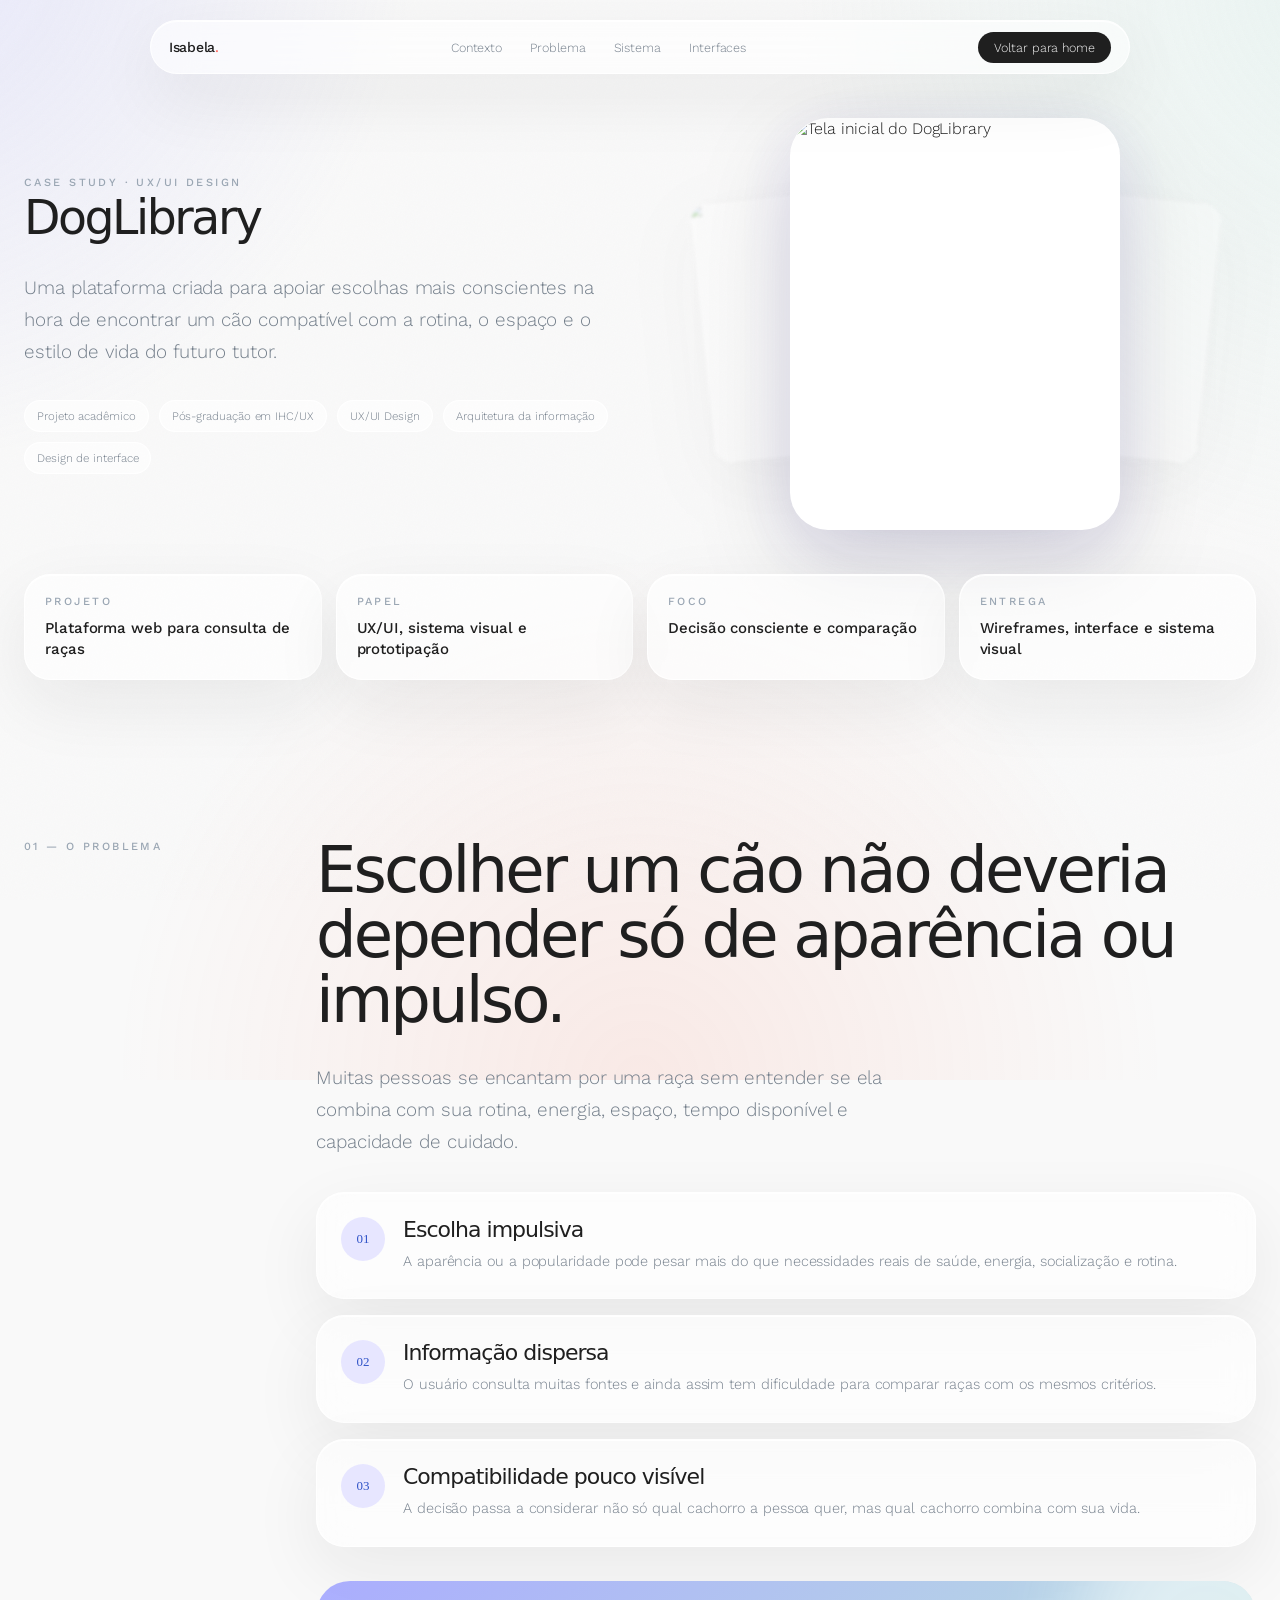
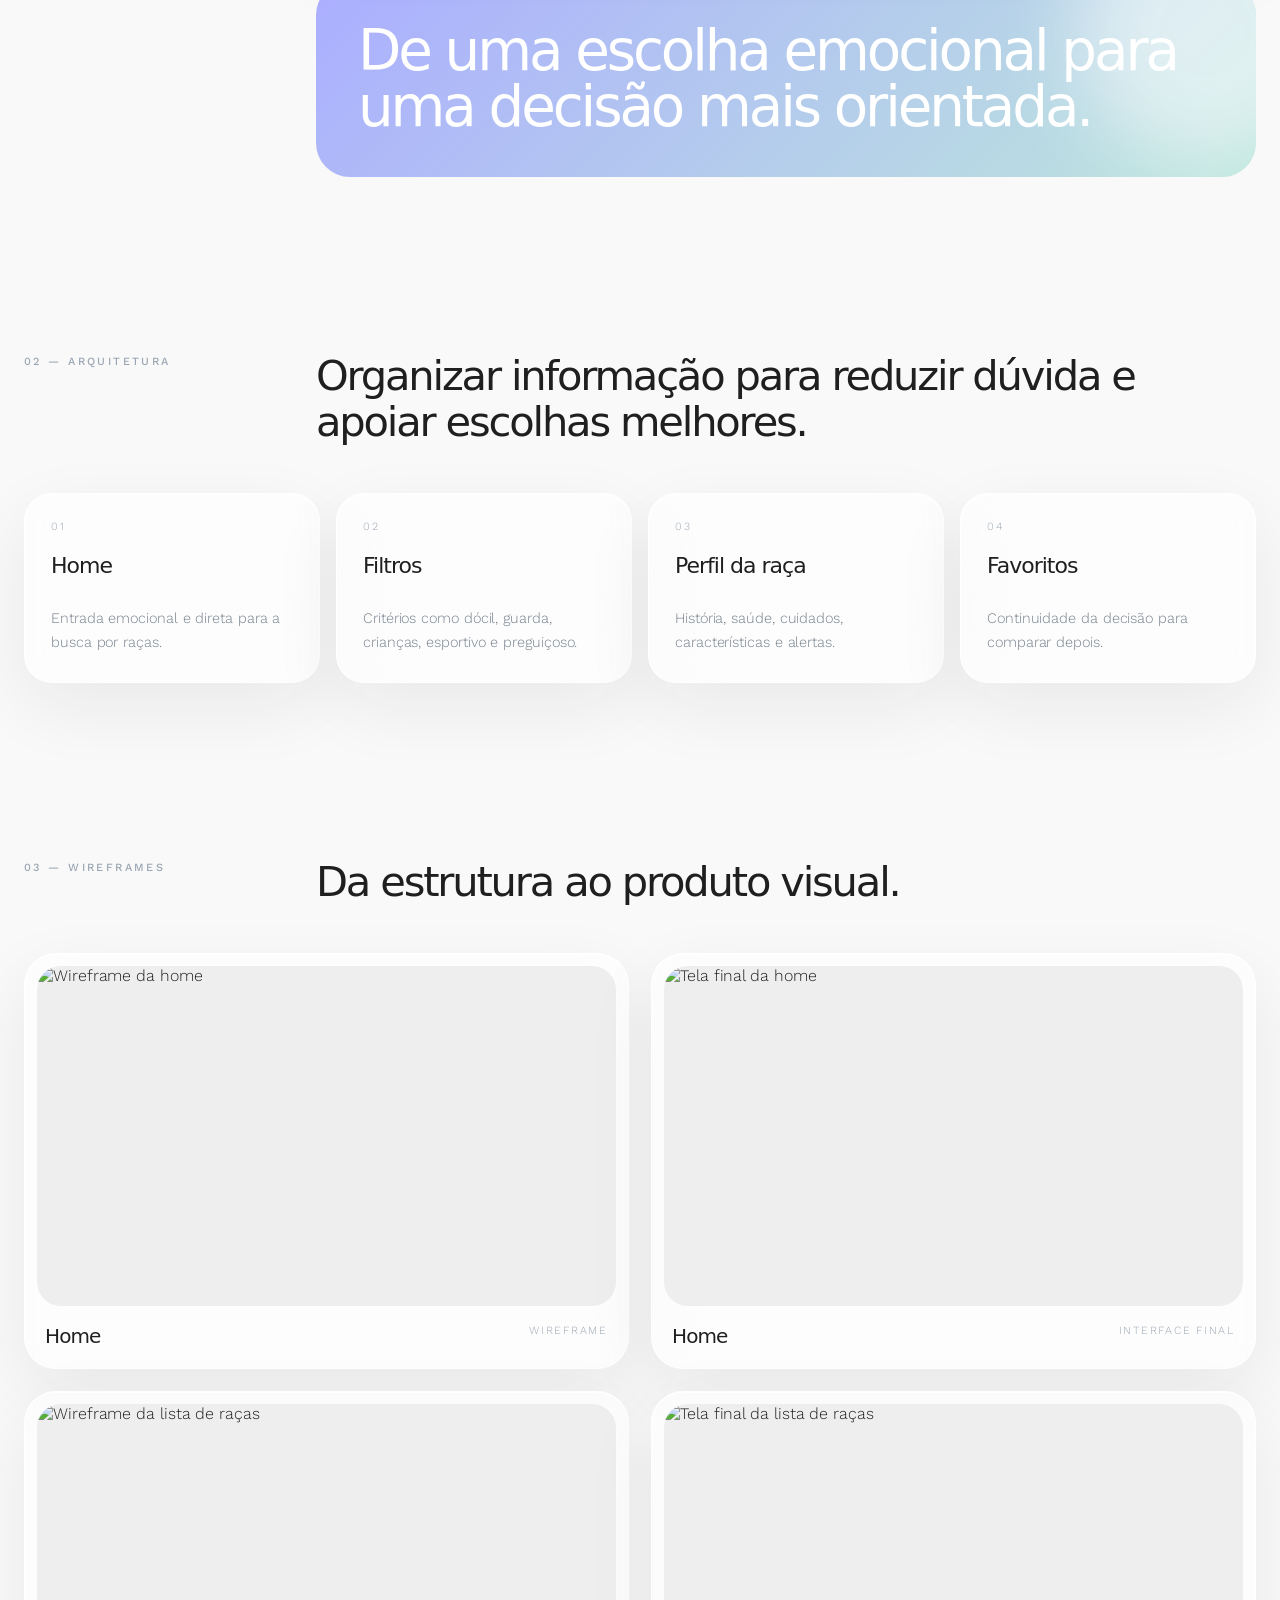
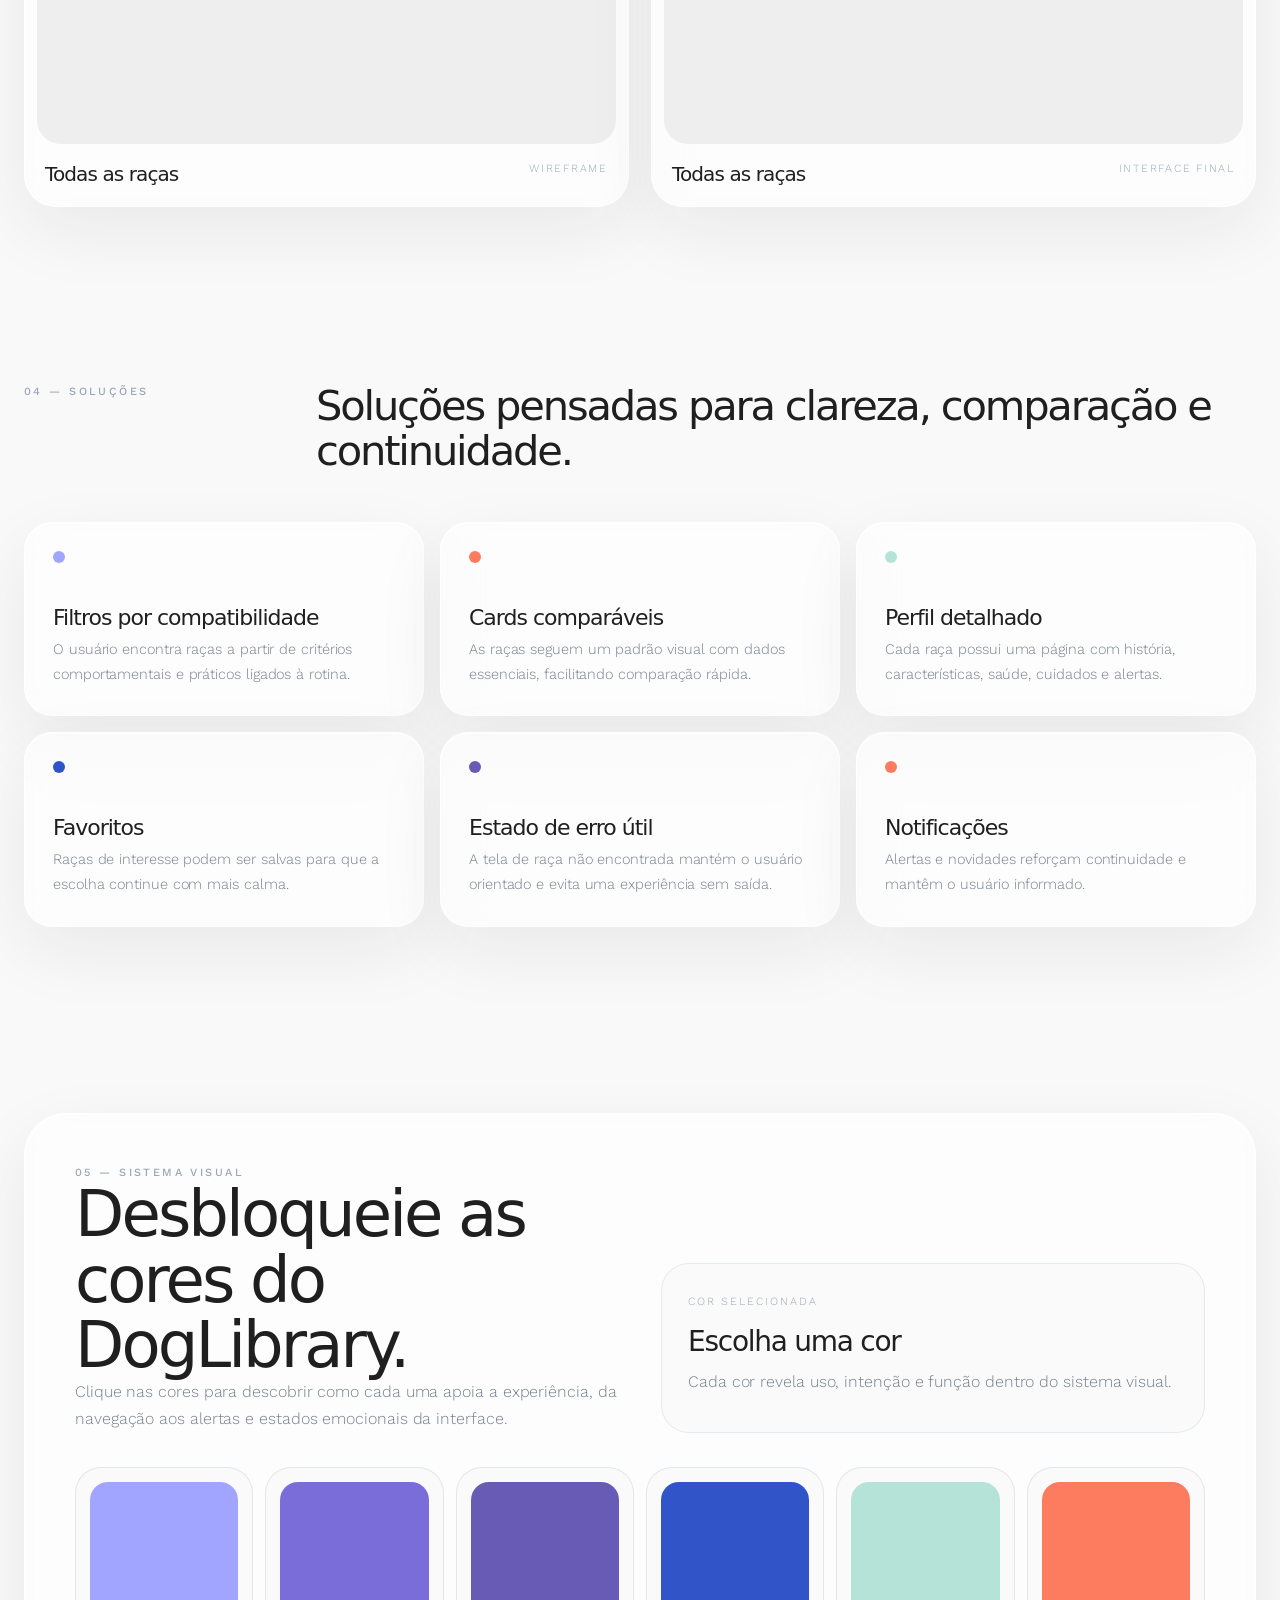
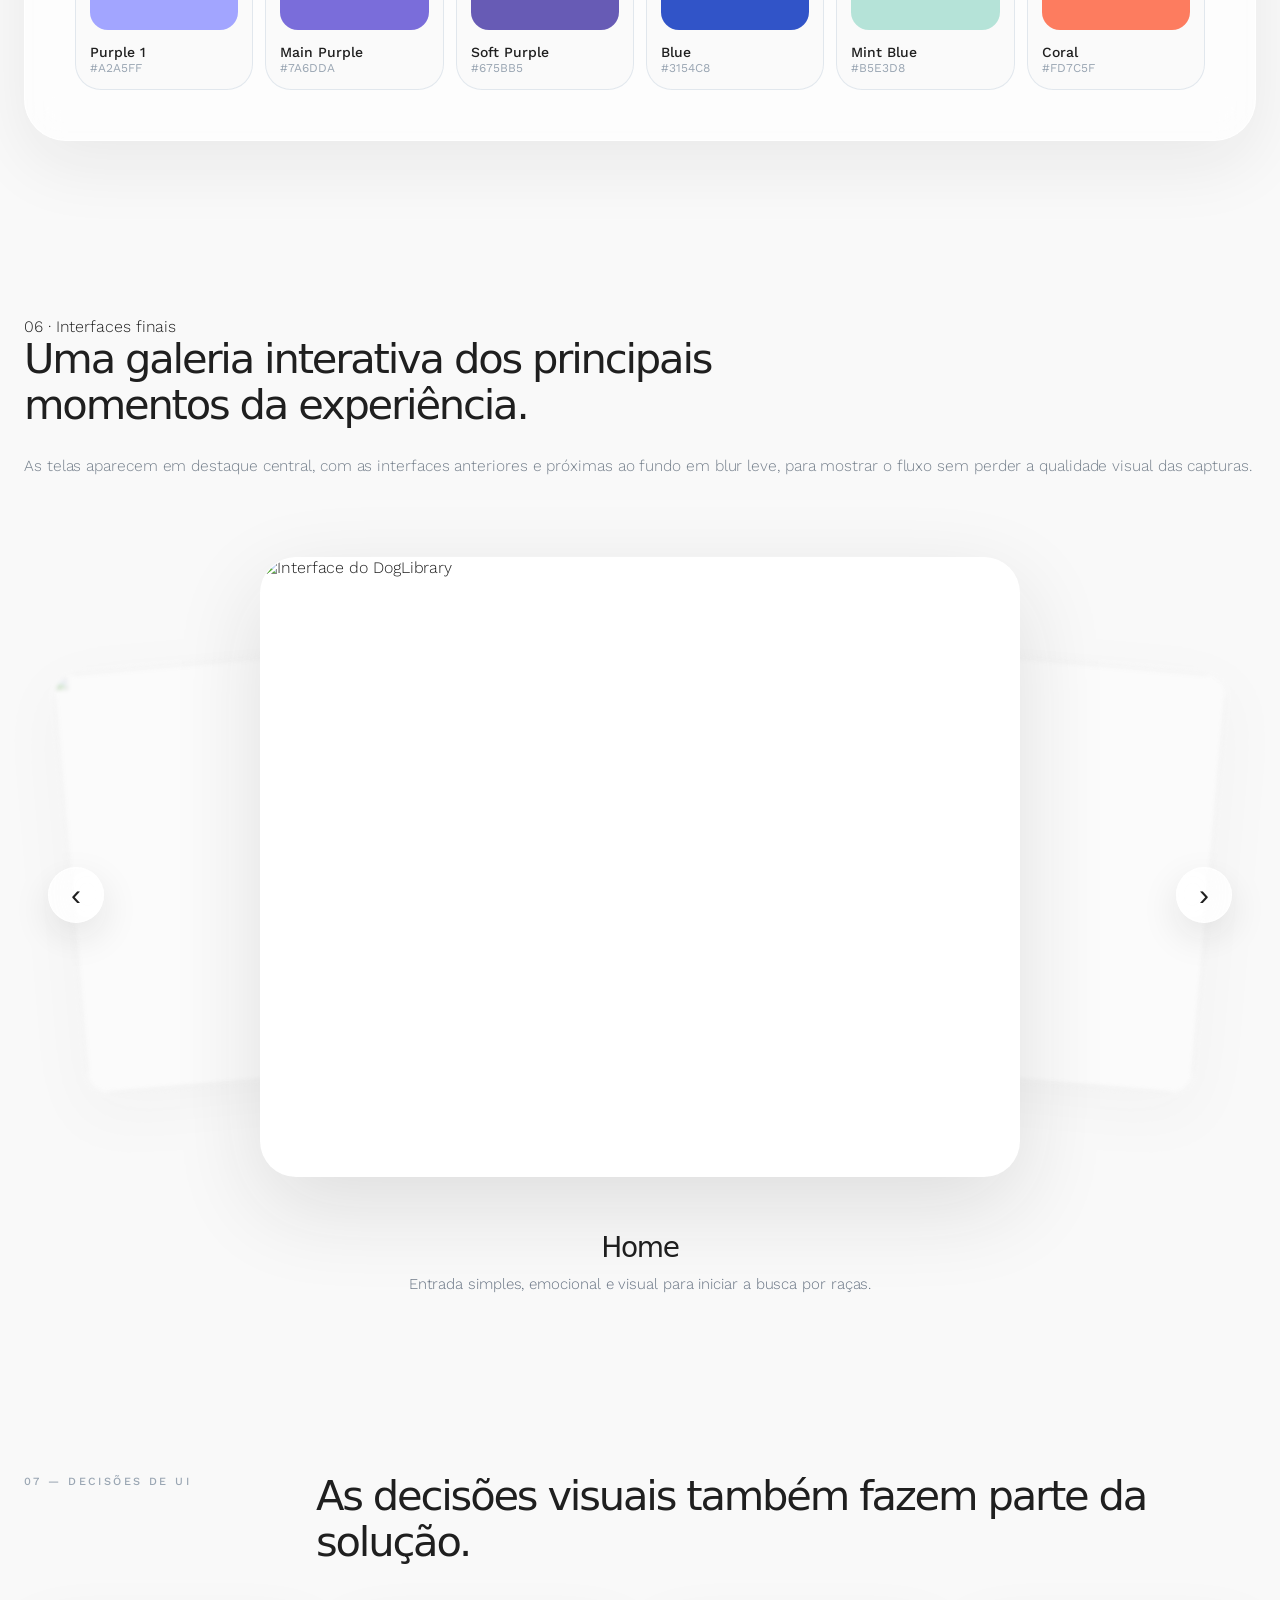
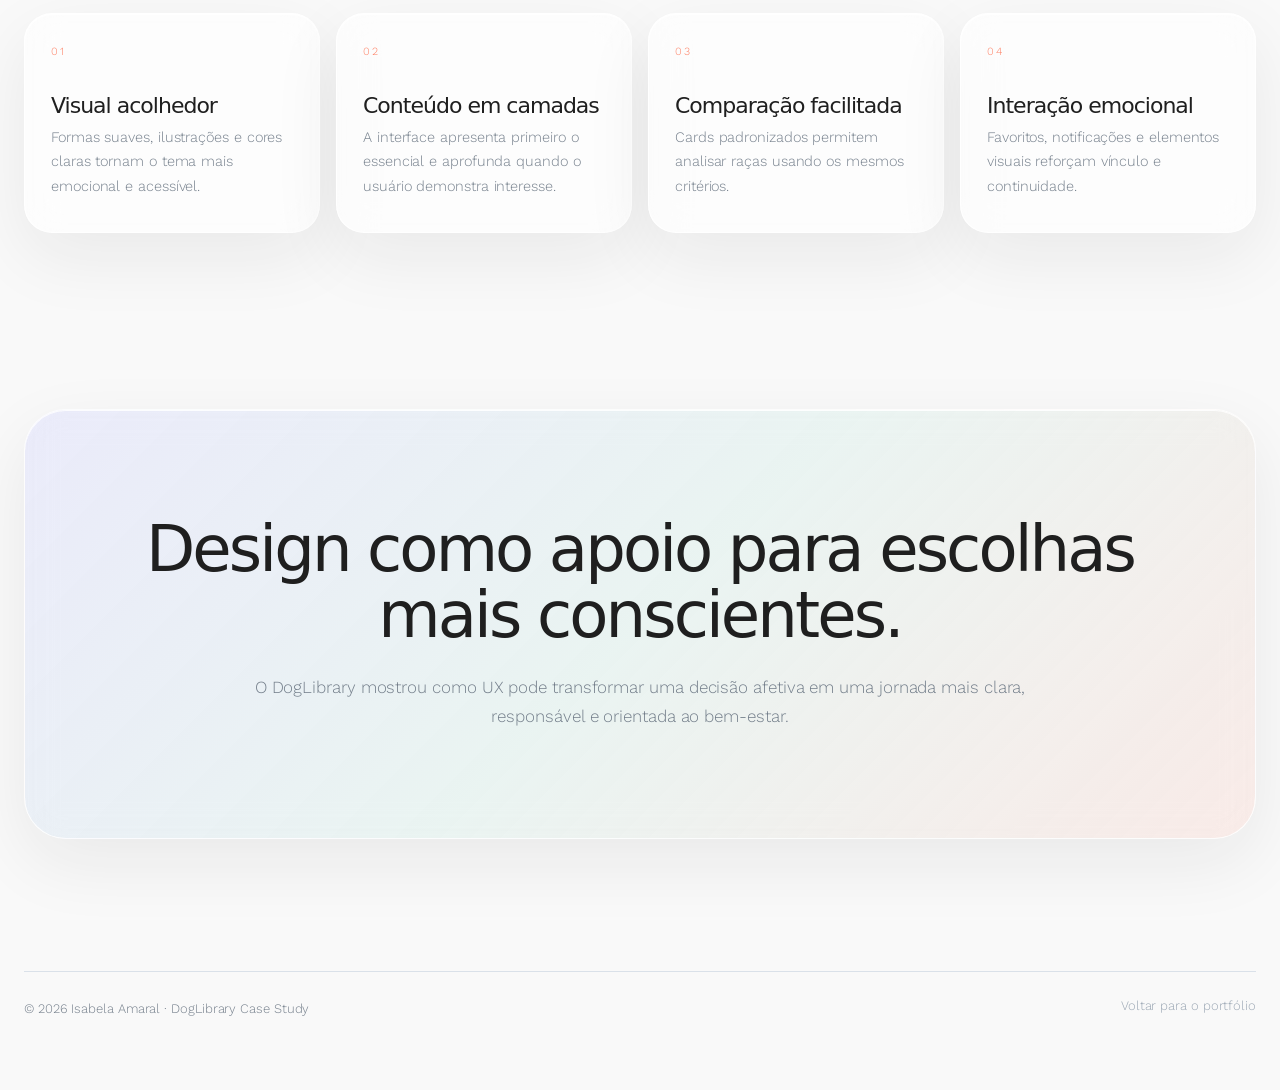
==== commit b3e66b1a: "Add files via upload" ====
--- a/doglibrary.html
+++ b/doglibrary.html
@@ -776,6 +776,7 @@
   }
 </style>
 
+<link rel="stylesheet" href="assets/css/portfolio-system.css"/>
 </head>
 <body class="loading">
 <div class="loader" id="loader"><div class="loader-orb"></div></div>
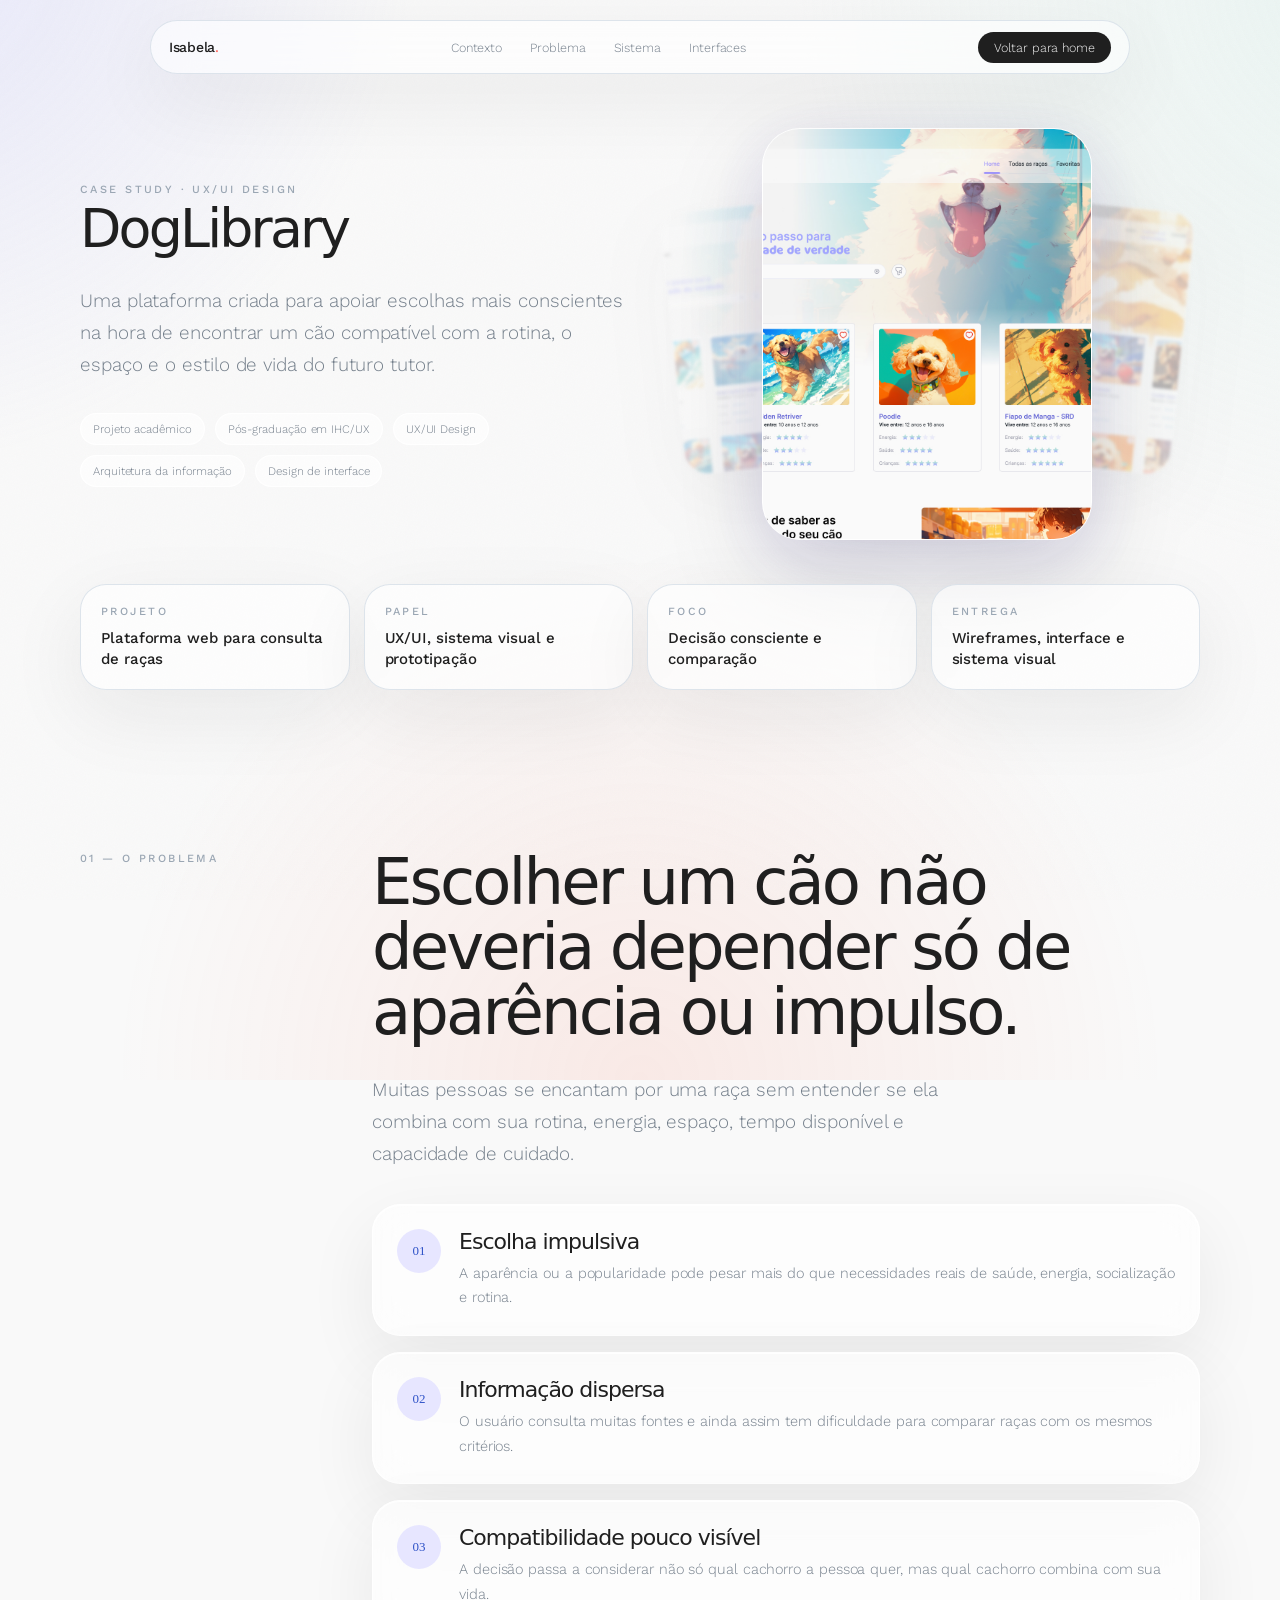
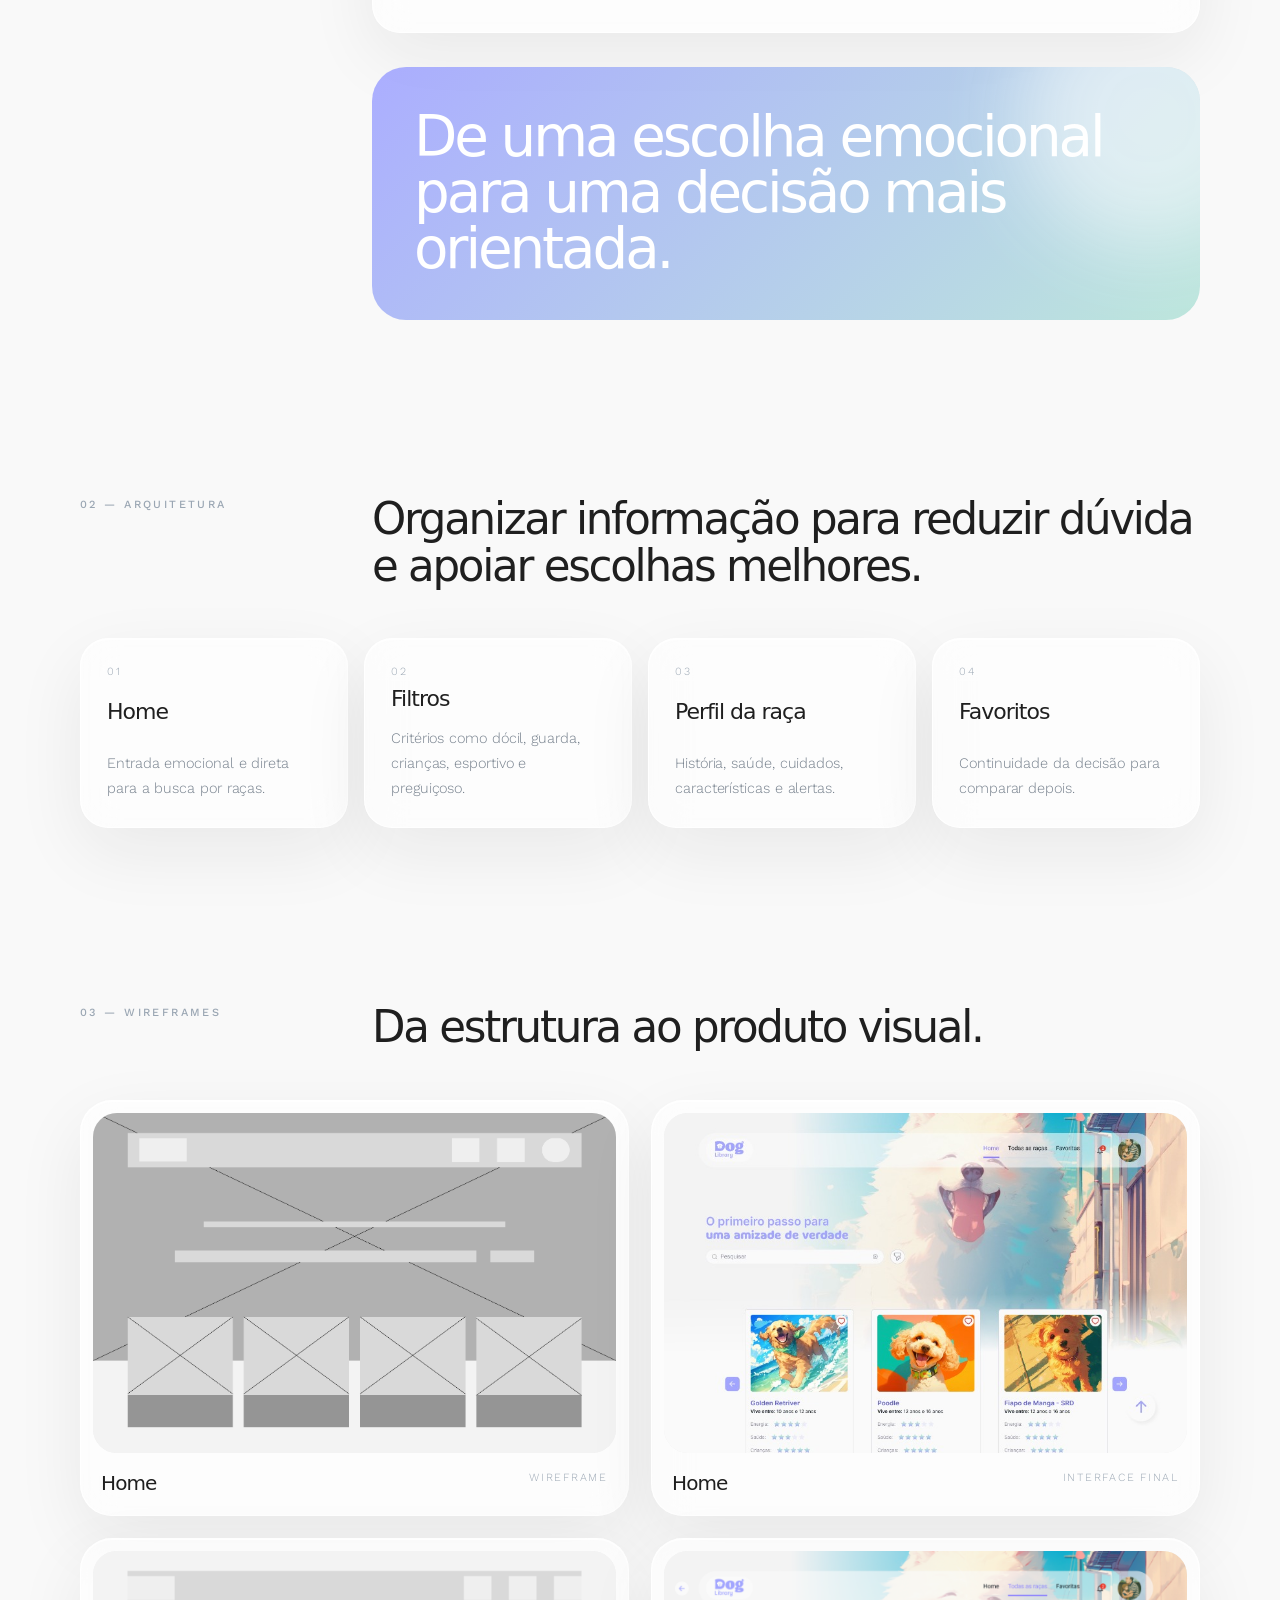
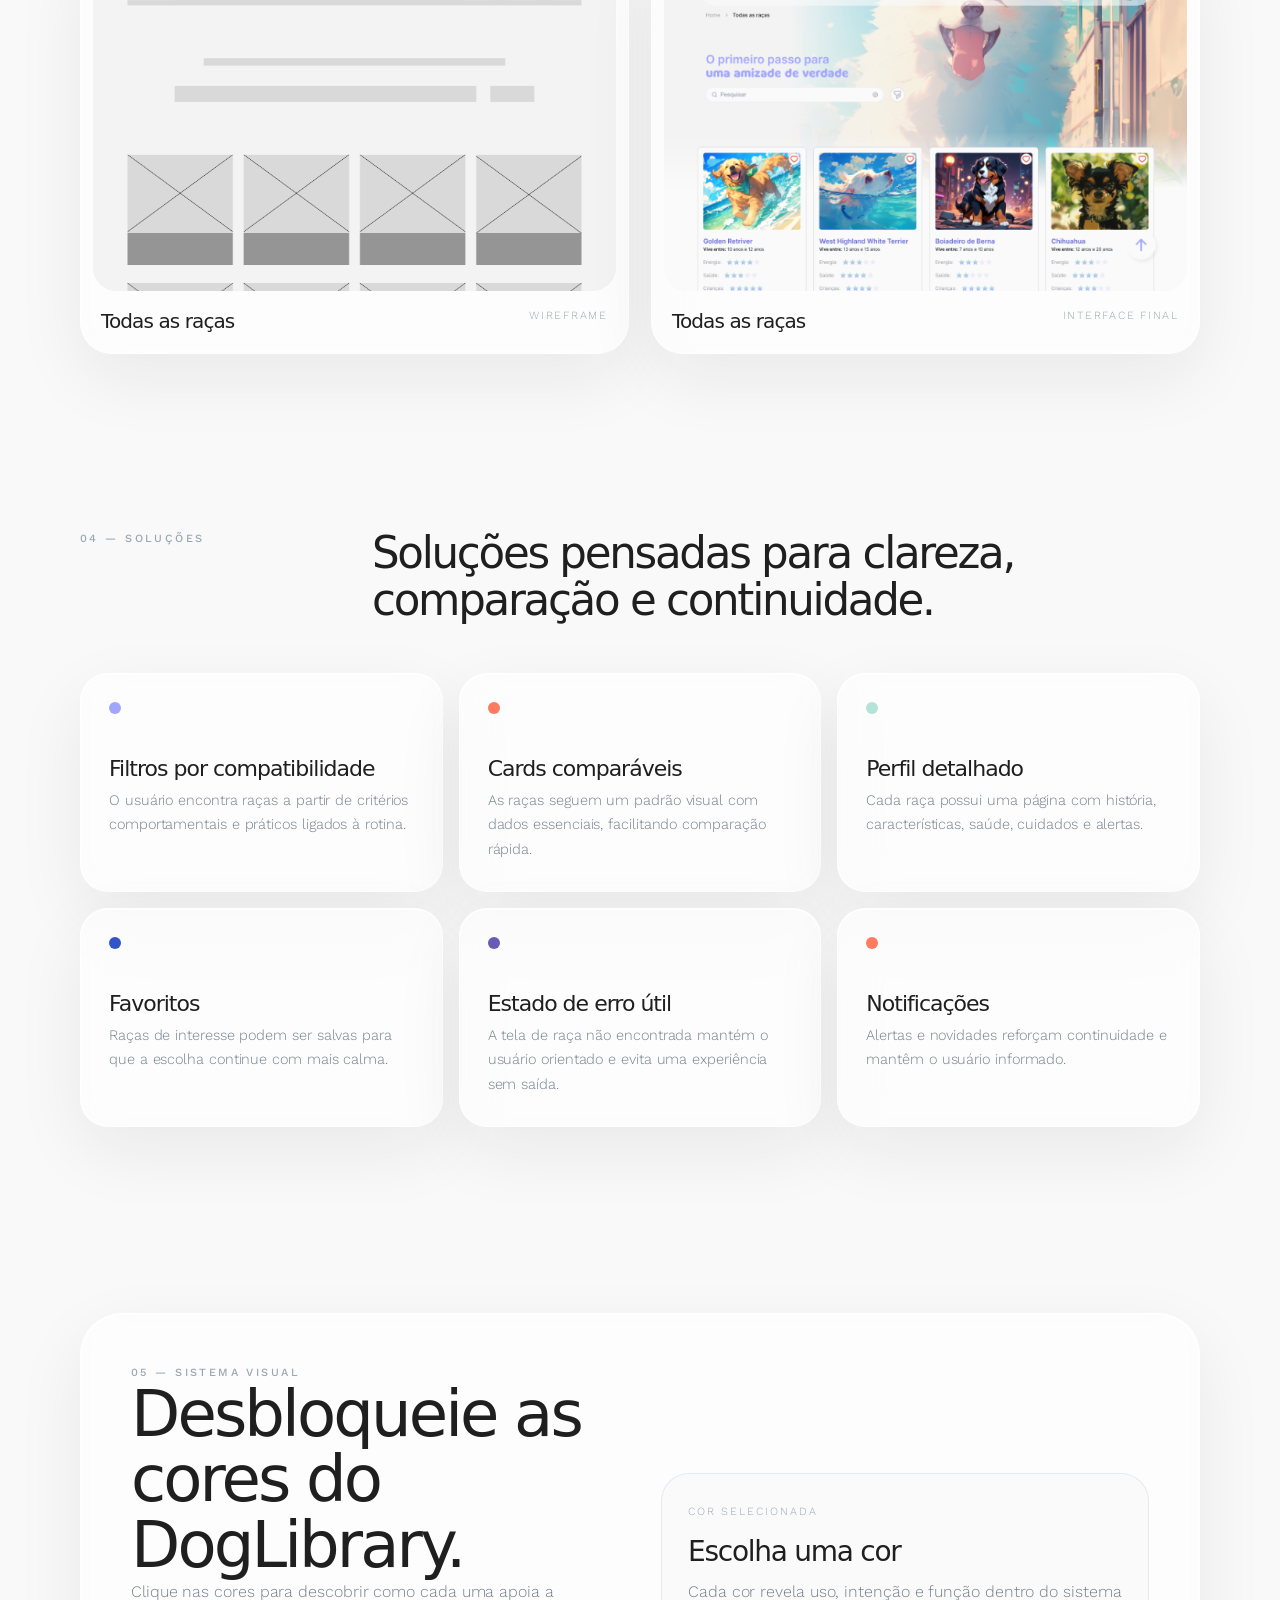
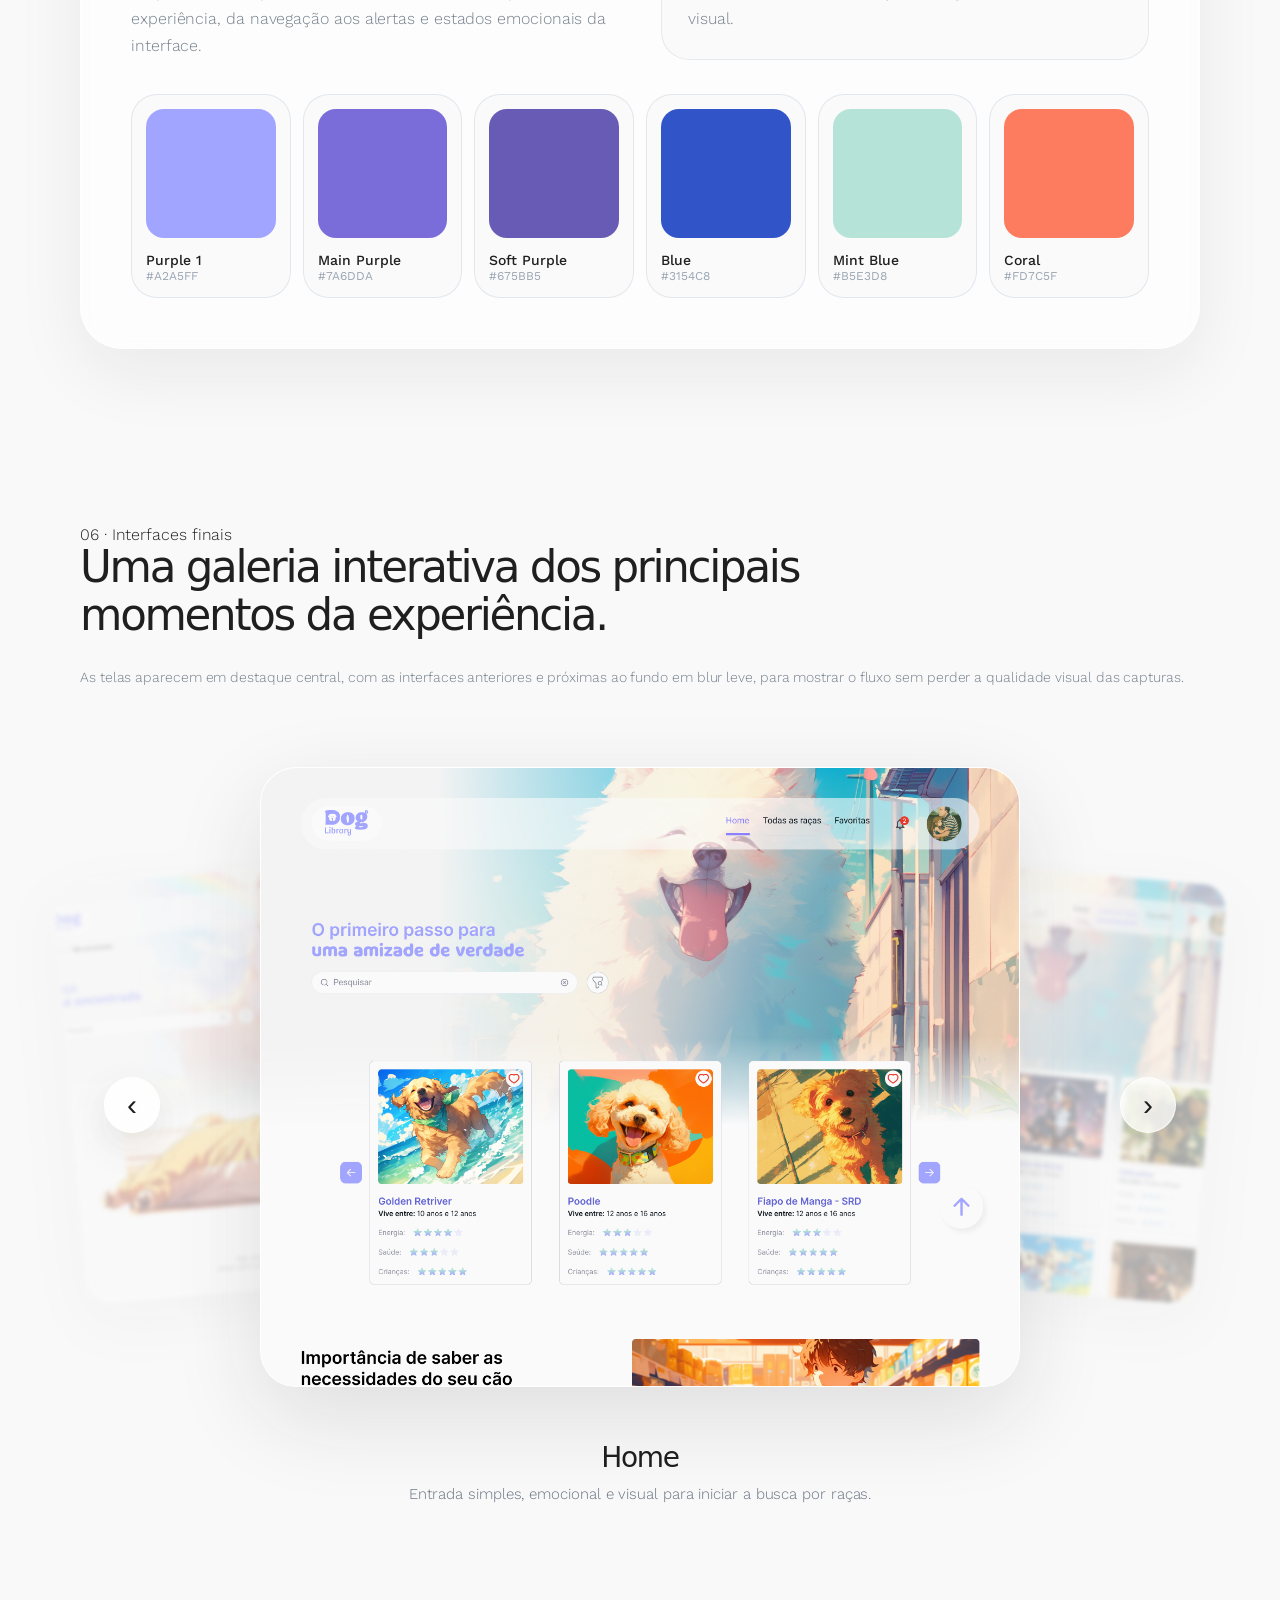
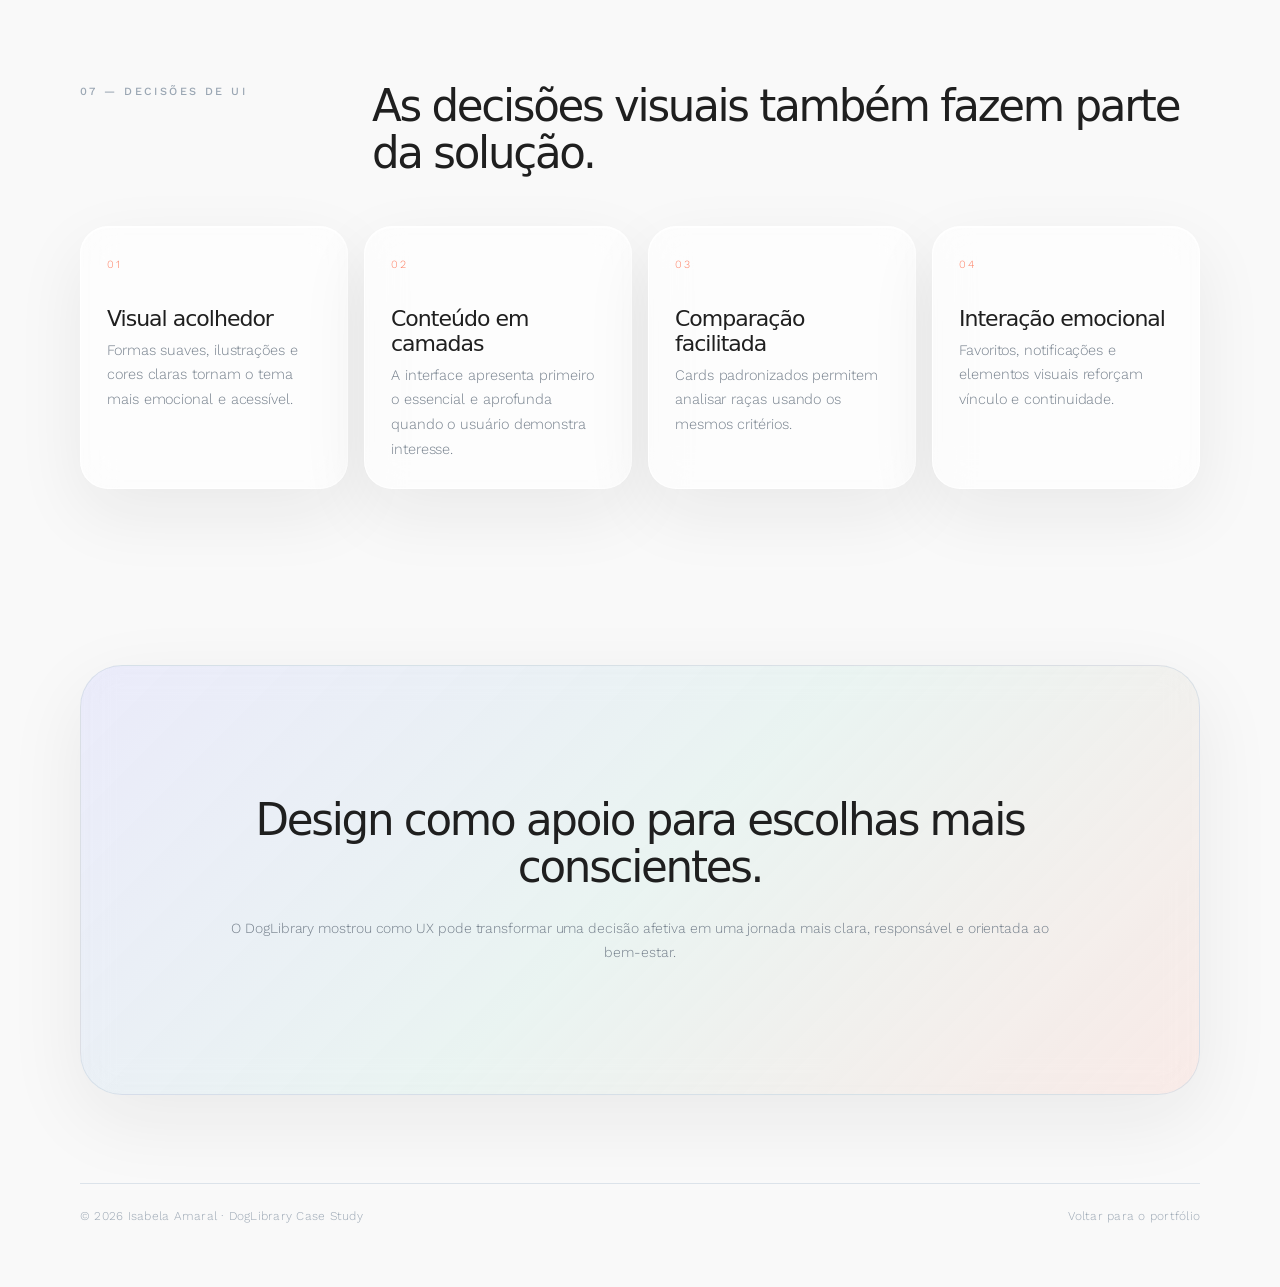
==== commit 0c19129d: "Add files via upload" ====
--- a/doglibrary.html
+++ b/doglibrary.html
@@ -777,6 +777,229 @@
 </style>
 
 <link rel="stylesheet" href="assets/css/portfolio-system.css"/>
+
+<style id="portfolio-global-refactor-final">
+  :root{
+    --page-max: 1120px;
+    --page-gutter: clamp(20px, 4vw, 56px);
+    --soft-border: rgba(202,213,225,.62);
+    --soft-shadow: 0 24px 80px rgba(31,31,31,.07);
+    --brand-accent: #FF7167;
+  }
+
+  html{
+    scroll-behavior:smooth;
+    overflow-x:hidden;
+  }
+
+  body{
+    overflow-x:hidden;
+    text-rendering:optimizeLegibility;
+    -webkit-font-smoothing:antialiased;
+  }
+
+  .container{
+    width:min(var(--page-max), calc(100% - var(--page-gutter))) !important;
+    margin-inline:auto !important;
+  }
+
+  /* Header padrão do portfólio */
+  .brand,
+  nav .brand,
+  .nav .brand{
+    display:inline-flex !important;
+    align-items:center !important;
+    gap:0 !important;
+    font-size:14px !important;
+    line-height:1 !important;
+    font-weight:500 !important;
+    letter-spacing:-.02em !important;
+    color:#1F1F1F !important;
+    text-decoration:none !important;
+    white-space:nowrap !important;
+  }
+
+  .brand::before,
+  .brand::after,
+  nav .brand::before,
+  nav .brand::after,
+  .nav .brand::before,
+  .nav .brand::after{
+    content:none !important;
+    display:none !important;
+  }
+
+  .brand-mark,
+  .brand-icon,
+  .brand-dot{
+    display:none !important;
+  }
+
+  .brand-period{
+    color:var(--brand-accent) !important;
+  }
+
+  /* Ritmo geral */
+  section{
+    scroll-margin-top:96px;
+  }
+
+  body:not(.home-page) .hero,
+  body:not(.home-page) .case-hero{
+    min-height:auto !important;
+    padding-top:clamp(108px, 10vw, 132px) !important;
+    padding-bottom:clamp(48px, 6vw, 72px) !important;
+  }
+
+  body:not(.home-page) .hero h1,
+  body:not(.home-page) .case-hero h1{
+    font-size:clamp(34px, 4.2vw, 58px) !important;
+    line-height:1.06 !important;
+    letter-spacing:-.052em !important;
+    max-width:760px !important;
+  }
+
+  body:not(.home-page) .hero-lead,
+  body:not(.home-page) .case-lead{
+    font-size:clamp(14px, 1.15vw, 16px) !important;
+    line-height:1.72 !important;
+    max-width:640px !important;
+  }
+
+  body:not(.home-page) .section{
+    padding-top:clamp(58px, 6vw, 78px) !important;
+    padding-bottom:clamp(58px, 6vw, 78px) !important;
+  }
+
+  body:not(.home-page) .section-grid{
+    grid-template-columns:minmax(230px,.34fr) minmax(0,.66fr) !important;
+    gap:clamp(26px, 4vw, 46px) !important;
+    align-items:start !important;
+    max-width:var(--page-max) !important;
+    margin-inline:auto !important;
+  }
+
+  body:not(.home-page) .section-title,
+  body:not(.home-page) .section-head h2,
+  body:not(.home-page) .closing-card h2,
+  body:not(.home-page) .final-card h2{
+    font-size:clamp(30px, 3.4vw, 48px) !important;
+    line-height:1.09 !important;
+    letter-spacing:-.052em !important;
+  }
+
+  body:not(.home-page) .section-copy,
+  body:not(.home-page) .content-card p,
+  body:not(.home-page) .closing-card p,
+  body:not(.home-page) .final-card p{
+    font-size:clamp(14px, 1.08vw, 15.5px) !important;
+    line-height:1.72 !important;
+  }
+
+  .glass,
+  .content-card,
+  .final-card,
+  .closing-card,
+  .social-card,
+  .project-card{
+    border-color:var(--soft-border) !important;
+    box-shadow:var(--soft-shadow) !important;
+  }
+
+  img, video{
+    max-width:100%;
+  }
+
+  img{
+    user-select:none;
+  }
+
+  a{
+    -webkit-tap-highlight-color: transparent;
+  }
+
+  a:focus-visible,
+  button:focus-visible{
+    outline:2px solid var(--brand-accent);
+    outline-offset:5px;
+  }
+
+  /* Rodapé padrão */
+  footer,
+  .footer{
+    border-top:0 !important;
+    padding:0 0 clamp(38px, 5vw, 60px) !important;
+    color:var(--ink-muted, #7A8594) !important;
+  }
+
+  .footer-inner{
+    width:min(var(--page-max), calc(100% - var(--page-gutter))) !important;
+    margin-inline:auto !important;
+    border-top:1px solid var(--soft-border) !important;
+    padding-top:22px !important;
+    display:flex !important;
+    justify-content:space-between !important;
+    align-items:center !important;
+    gap:18px !important;
+    flex-wrap:wrap !important;
+    font-size:13px !important;
+    line-height:1.5 !important;
+  }
+
+  .footer-inner a,
+  .footer-inner em{
+    color:inherit !important;
+    text-decoration:none !important;
+    font-style:normal !important;
+  }
+
+  .footer-inner a:hover{
+    color:var(--brand-accent) !important;
+  }
+
+  /* Animação e performance */
+  .reveal,
+  .project-card,
+  .glass,
+  .phone-main,
+  .dog-screen-main,
+  .gallery-frame,
+  .dog-gallery-frame{
+    backface-visibility:hidden;
+    transform:translateZ(0);
+  }
+
+  @media (prefers-reduced-motion: reduce){
+    *,
+    *::before,
+    *::after{
+      animation-duration:.001ms !important;
+      animation-iteration-count:1 !important;
+      scroll-behavior:auto !important;
+      transition-duration:.001ms !important;
+    }
+  }
+
+  @media (max-width:1080px){
+    body:not(.home-page) .hero-grid,
+    body:not(.home-page) .section-grid{
+      grid-template-columns:1fr !important;
+    }
+  }
+
+  @media (max-width:720px){
+    .container,
+    .footer-inner{
+      width:min(100% - 32px, var(--page-max)) !important;
+    }
+
+    .footer-inner{
+      align-items:flex-start !important;
+      flex-direction:column !important;
+    }
+  }
+</style>
+
 </head>
 <body class="loading">
 <div class="loader" id="loader"><div class="loader-orb"></div></div>
--- a/assets/css/portfolio-system.css
+++ b/assets/css/portfolio-system.css
@@ -0,0 +1,230 @@
+/* ===========================================================
+   Portfolio Design System — Unified standards across all pages
+   Loaded LAST in <head> to consolidate brand, footer, cards,
+   buttons, links and a few page-specific polish rules.
+   Keep edits here instead of duplicating overrides in pages.
+   =========================================================== */
+
+/* --- Brand (Isabela.) ----------------------------------------- */
+.brand,
+nav .brand,
+.nav .brand{
+  font-family:"Satoshi","Work Sans",system-ui,sans-serif;
+  font-size:14px;
+  line-height:1;
+  font-weight:500;
+  letter-spacing:-0.02em;
+  color:#1F1F1F;
+  text-decoration:none;
+  white-space:nowrap;
+  display:inline-flex;
+  align-items:center;
+  gap:0;
+}
+.brand .brand-period,
+nav .brand .brand-period,
+.nav .brand .brand-period{ color:#FF7167; }
+nav .brand::after,.nav .brand::after,
+nav .brand-mark,nav .brand-icon,nav .brand-dot,
+.nav .brand-mark,.nav .brand-icon,.nav .brand-dot{ display:none !important; content:none !important; }
+
+/* --- Footer (consistent across every page) -------------------- */
+footer,
+footer.footer{
+  border-top:1px solid rgba(202,213,225,.55);
+  padding:34px 0 38px;
+  color:#9AA6B3;
+  font-size:12px;
+  font-family:"Work Sans",system-ui,sans-serif;
+  font-weight:300;
+  letter-spacing:.01em;
+  background:transparent;
+}
+footer .footer-inner,
+footer.footer .footer-inner{
+  width:min(100% - 48px, 1240px);
+  margin-inline:auto;
+  display:flex;
+  justify-content:space-between;
+  align-items:center;
+  gap:18px;
+  flex-wrap:wrap;
+}
+footer .footer-inner p,
+footer.footer .footer-inner p{
+  margin:0; color:#9AA6B3; font-size:12px; letter-spacing:.02em;
+}
+footer .footer-inner a,
+footer.footer .footer-inner a{
+  color:#1F1F1F;
+  font-size:12px;
+  letter-spacing:.02em;
+  text-decoration:none;
+  border-bottom:1px solid transparent;
+  transition:border-color .3s ease, color .3s ease;
+}
+footer .footer-inner a:hover,
+footer.footer .footer-inner a:hover{
+  border-bottom-color:#1F1F1F;
+}
+footer .footer-inner em,
+footer.footer .footer-inner em{
+  font-family:"Satoshi",system-ui,sans-serif;
+  font-style:italic;
+  color:#9AA6B3;
+  font-size:12px;
+}
+
+/* --- Smooth subtle link hover everywhere ---------------------- */
+a{ transition:color .3s ease, opacity .3s ease; }
+
+/* --- Tags / pills shared shape -------------------------------- */
+.tag,.pill{
+  font-family:"Work Sans",system-ui,sans-serif;
+  font-weight:400;
+  font-size:11px;
+  letter-spacing:.02em;
+}
+
+/* --- Terpafy: Significados (perfect alignment) ---------------- */
+#sistema .meaning-cards{
+  display:grid !important;
+  grid-template-columns:repeat(3, minmax(0, 1fr)) !important;
+  gap:22px !important;
+  align-items:stretch !important;
+}
+#sistema .meaning-card{
+  display:flex !important;
+  flex-direction:column !important;
+  align-items:center !important;
+  justify-content:flex-start !important;
+  text-align:center !important;
+  padding:28px 24px 30px !important;
+  height:360px !important;
+  min-height:360px !important;
+  border-radius:28px !important;
+}
+#sistema .meaning-badge{
+  display:flex !important;
+  align-items:center !important;
+  justify-content:center !important;
+  width:44px !important; height:44px !important;
+  margin:0 auto 22px !important;
+}
+#sistema .meaning-badge-icon{
+  width:28px !important; height:28px !important;
+  object-fit:contain !important;
+  display:block !important;
+  opacity:.85 !important;
+}
+#sistema .meaning-illustration{
+  width:108px !important; height:108px !important;
+  min-width:108px !important; max-width:108px !important;
+  min-height:108px !important; max-height:108px !important;
+  margin:0 auto 26px !important;
+  object-fit:contain !important;
+  display:block !important;
+}
+#sistema .meaning-card h3{
+  font-size:16px !important;
+  line-height:1.3 !important;
+  letter-spacing:-.01em !important;
+  font-weight:500 !important;
+  margin:0 0 8px !important;
+  color:#1F1F1F !important;
+}
+#sistema .meaning-card p{
+  font-size:13px !important;
+  line-height:1.55 !important;
+  color:#747F8B !important;
+  max-width:220px !important;
+  margin:0 auto !important;
+}
+@media(max-width:760px){
+  #sistema .meaning-cards{
+    grid-template-columns:1fr !important;
+    max-width:380px !important;
+    margin-inline:auto !important;
+  }
+  #sistema .meaning-card{ height:auto !important; min-height:0 !important; }
+}
+
+/* --- Terpafy: Palette section (cards left, detail right) ----- */
+#cores .palette-layout{
+  display:grid !important;
+  grid-template-columns:1.05fr .95fr !important;
+  gap:36px !important;
+  align-items:stretch !important;
+  max-width:1100px !important;
+  margin-inline:auto !important;
+}
+#cores .palette-grid{
+  display:grid !important;
+  grid-template-columns:repeat(2, minmax(0,1fr)) !important;
+  gap:14px !important;
+  align-content:start !important;
+}
+#cores .color-detail{
+  position:sticky; top:24px;
+  align-self:start;
+  min-height:360px;
+  border-radius:28px !important;
+  padding:30px !important;
+  display:flex !important;
+  flex-direction:column !important;
+  gap:20px !important;
+}
+#cores .color-preview{
+  width:100% !important;
+  height:140px !important;
+  border-radius:18px !important;
+  flex:none !important;
+}
+@media(max-width:900px){
+  #cores .palette-layout{ grid-template-columns:1fr !important; }
+  #cores .color-detail{ position:relative; top:0; }
+}
+
+/* --- Empty gallery placeholder (Terpafy aplicações) ---------- */
+.empty-gallery{
+  display:flex;
+  flex-direction:column;
+  align-items:center;
+  justify-content:center;
+  text-align:center;
+  border-radius:32px;
+  padding:46px 28px;
+  margin-top:32px;
+  min-height:240px;
+}
+.empty-gallery-mark{
+  width:50px; height:50px;
+  border-radius:50%;
+  display:grid; place-items:center;
+  background:#1F1F1F; color:#F9F9F9;
+  font-size:20px; margin-bottom:18px;
+}
+.empty-gallery h3{
+  font-size:22px; font-weight:500; letter-spacing:-.02em; margin-bottom:8px;
+}
+.empty-gallery p{
+  font-size:13.5px; line-height:1.6; color:#747F8B; max-width:460px;
+}
+
+/* --- 13" laptop polish (max-width:1366) ---------------------- */
+@media(max-width:1366px){
+  .container{ width:min(100% - 48px, 1180px) !important; }
+  body:not(.home-page) .hero h1{
+    font-size:clamp(30px, 3.4vw, 46px) !important;
+  }
+  .section{ padding-top:72px !important; padding-bottom:72px !important; }
+}
+
+/* --- Reduced motion respect ---------------------------------- */
+@media(prefers-reduced-motion: reduce){
+  *,*::before,*::after{
+    animation-duration:.001ms !important;
+    transition-duration:.001ms !important;
+    scroll-behavior:auto !important;
+  }
+}
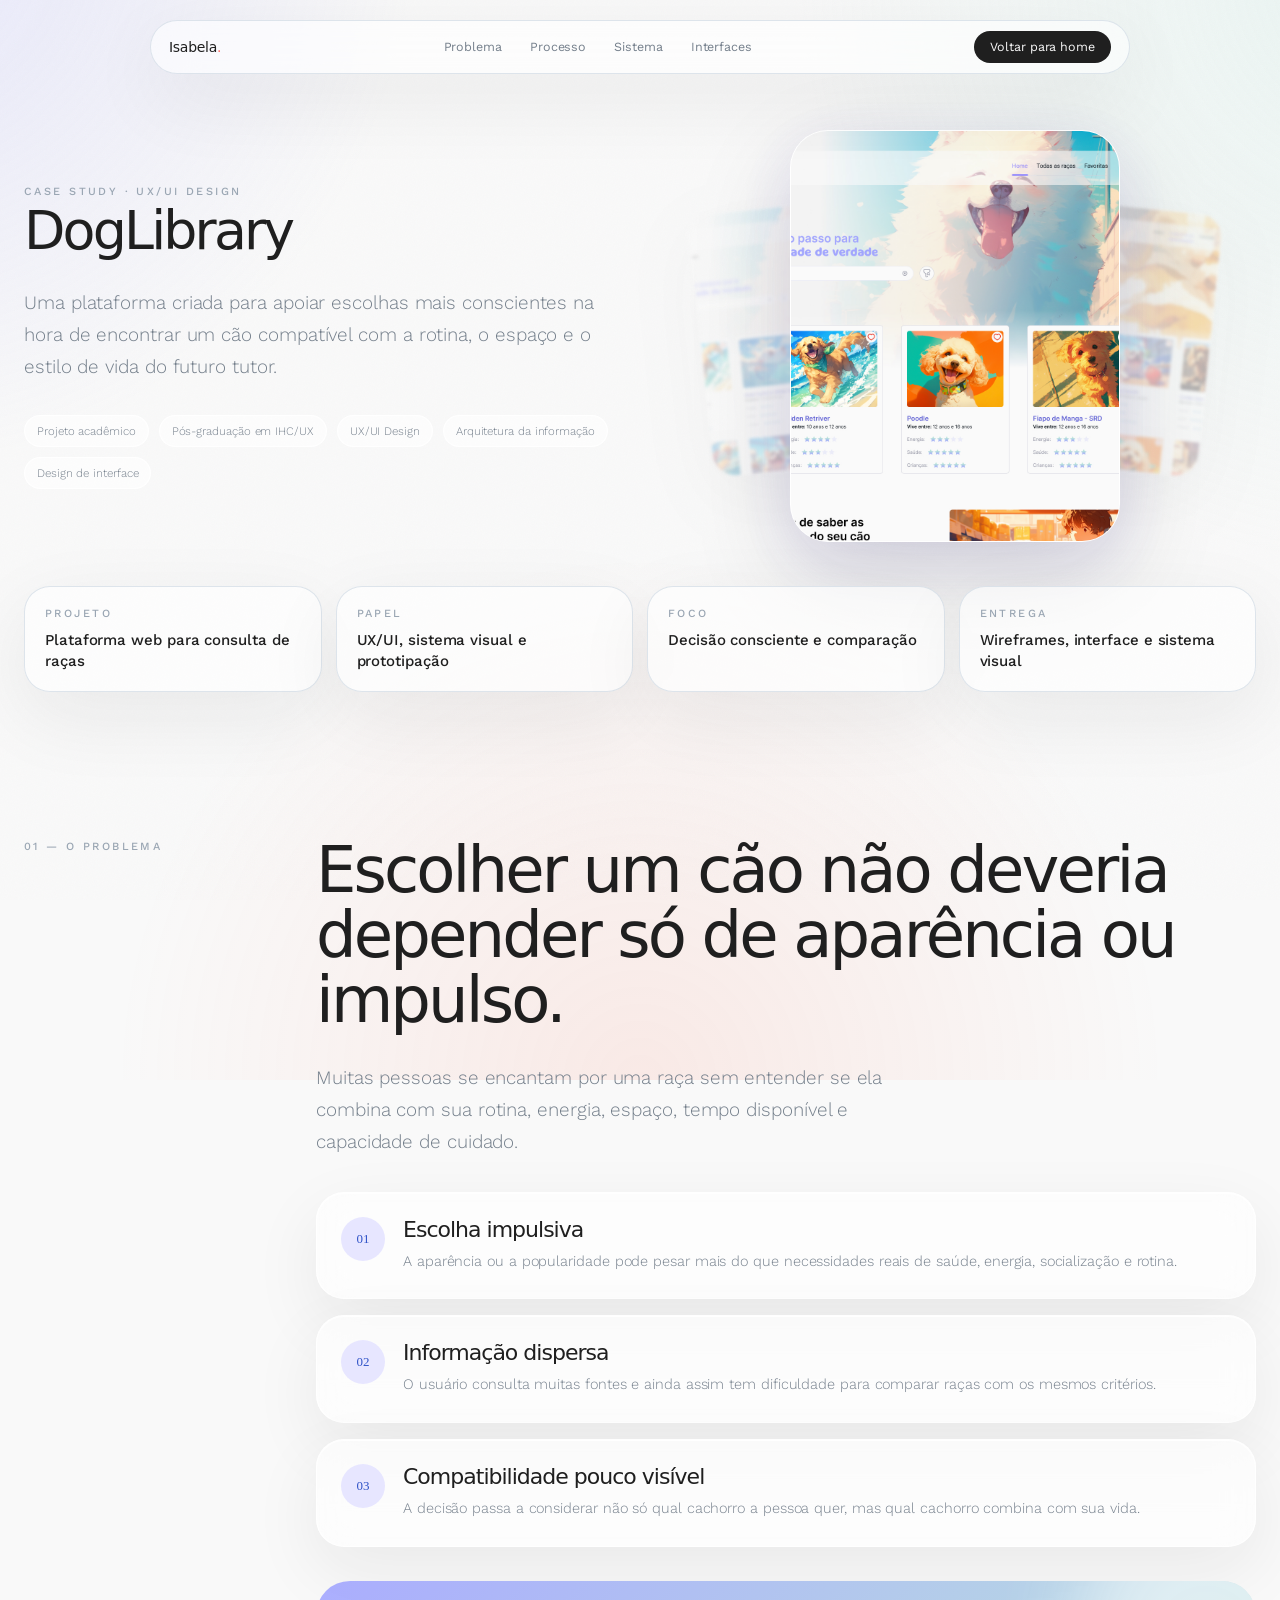
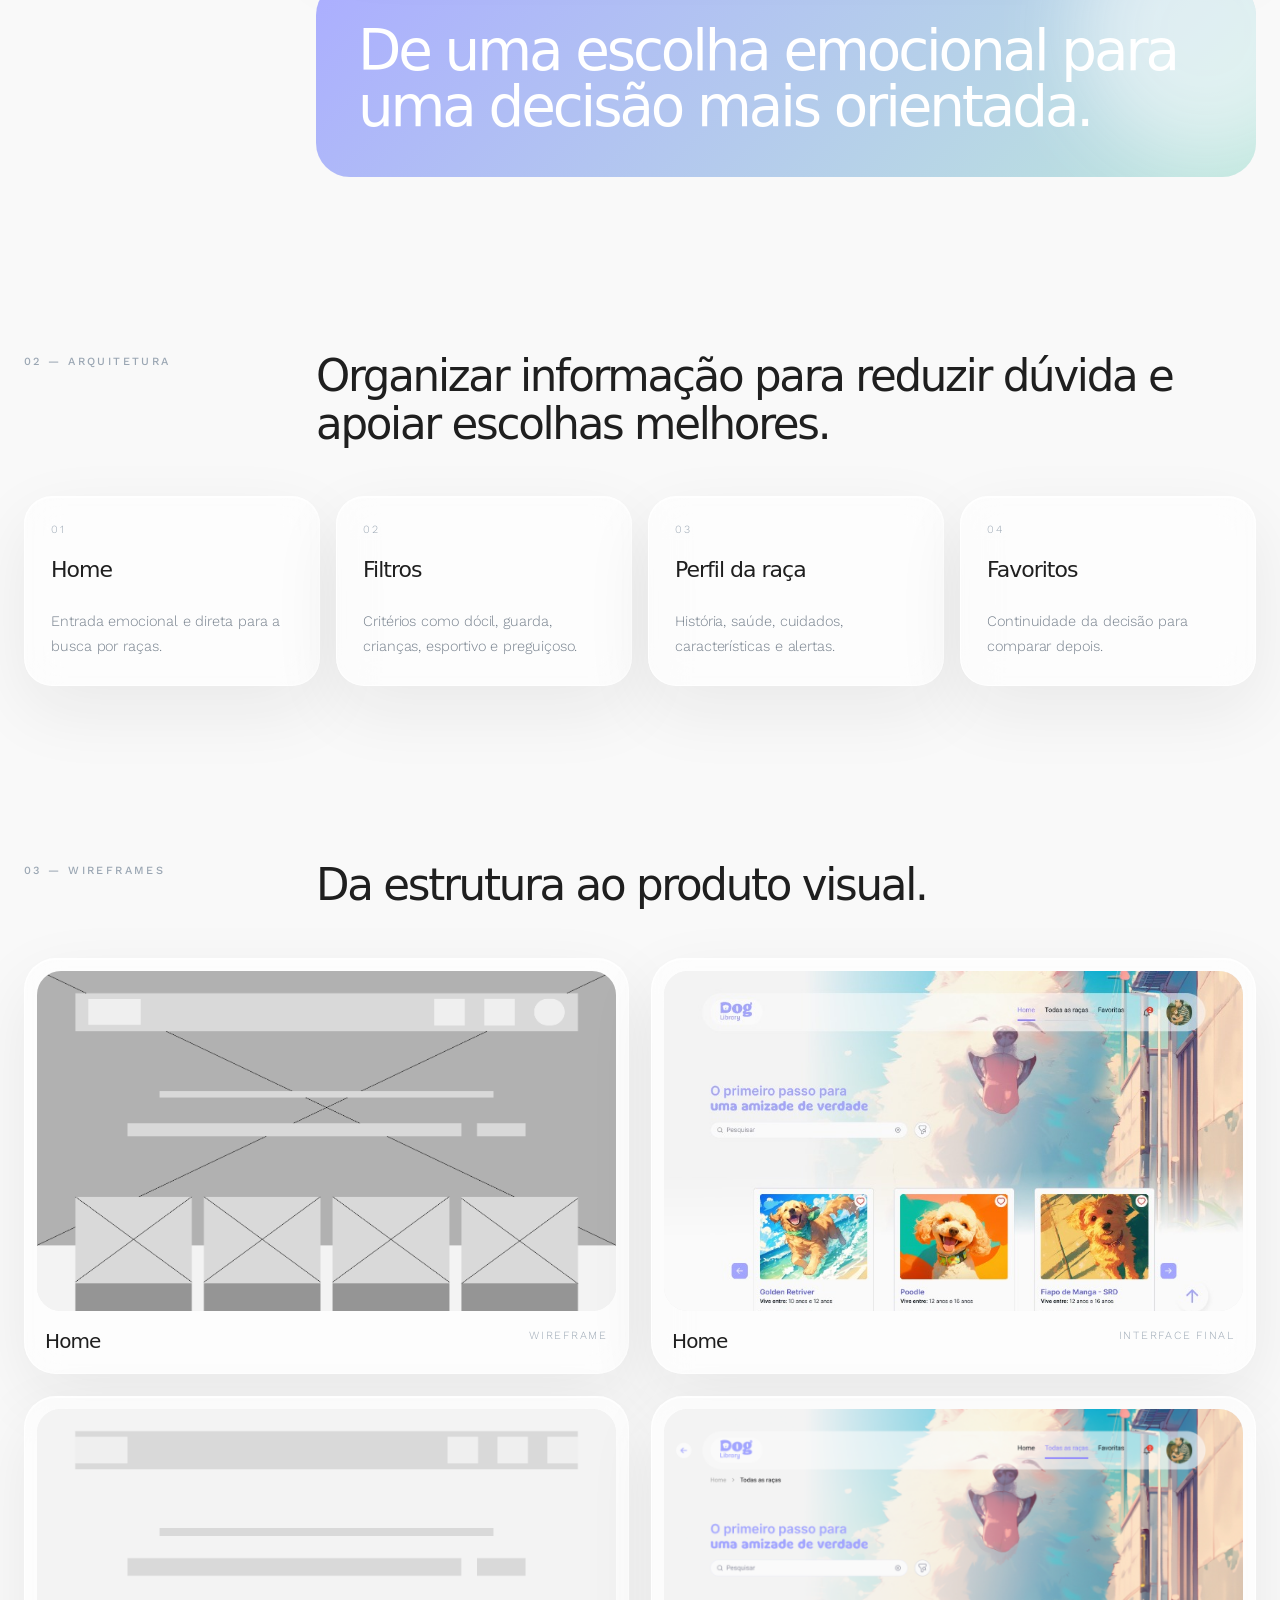
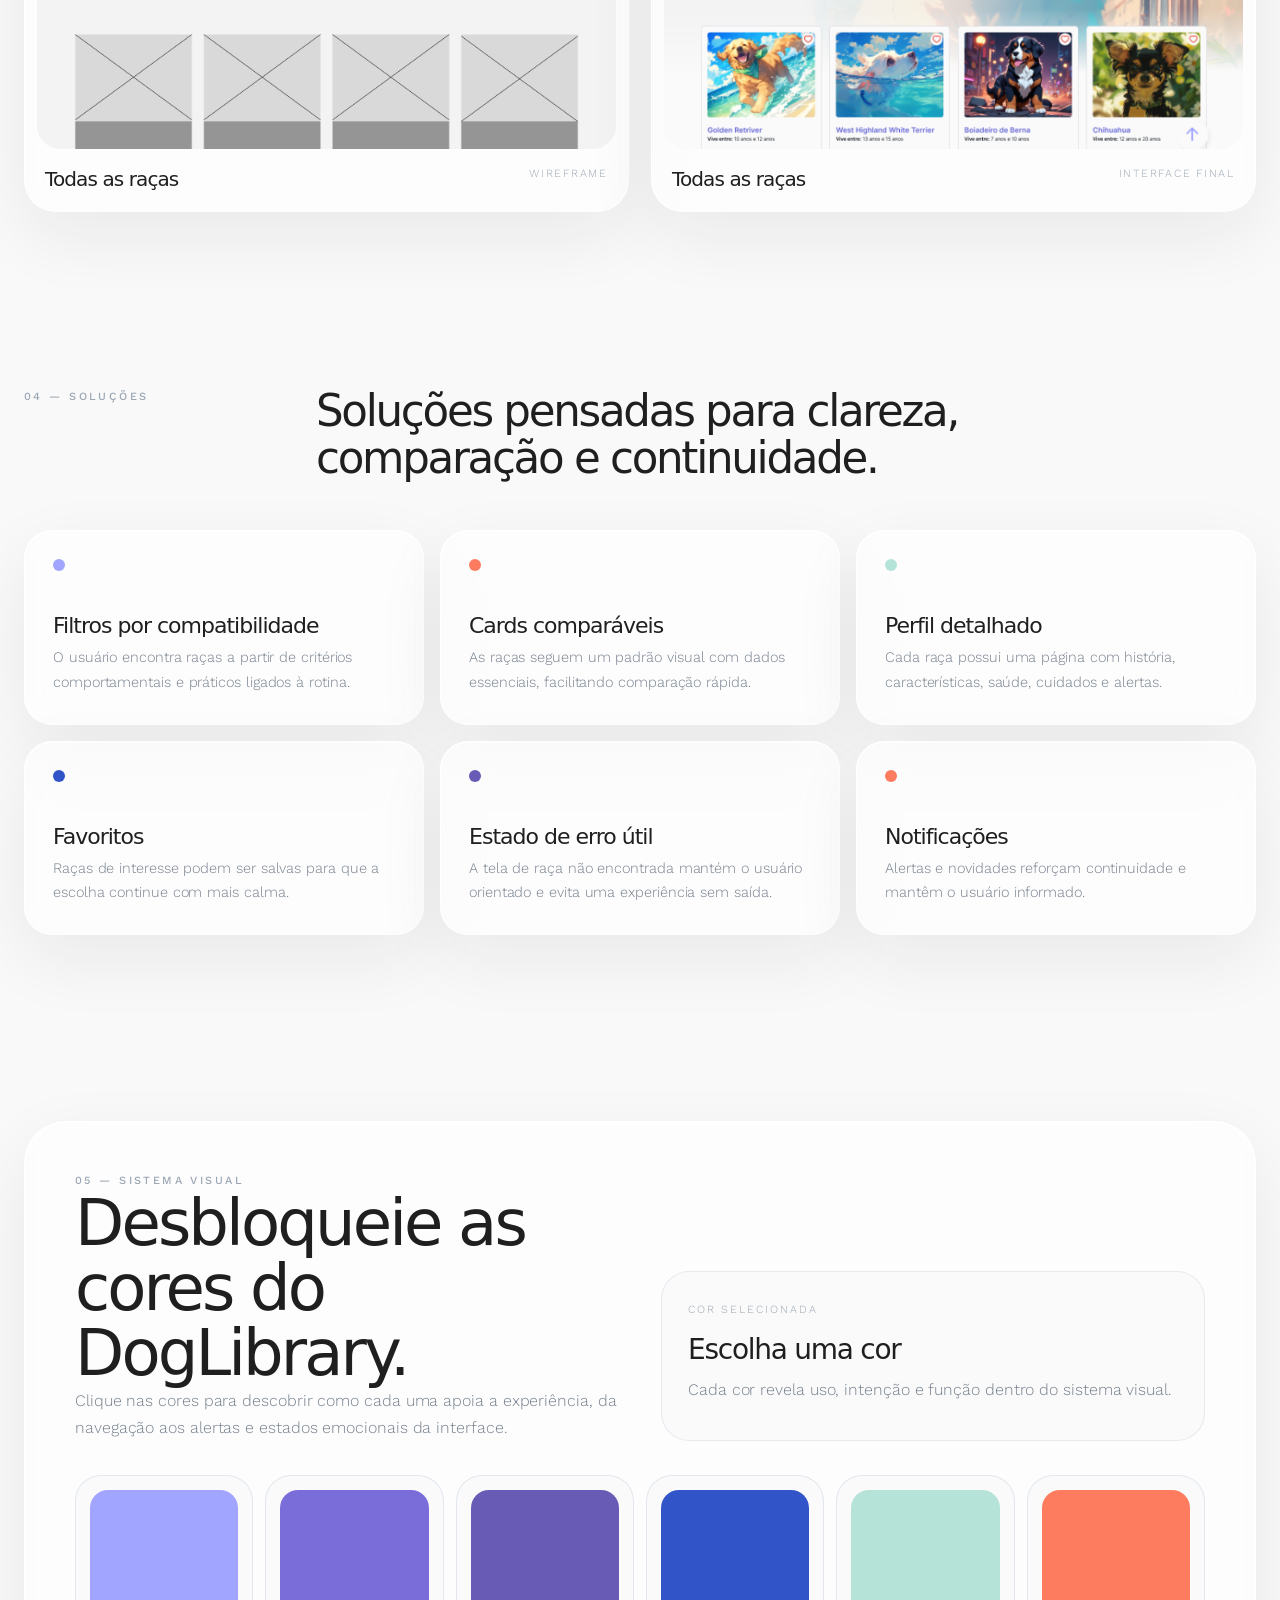
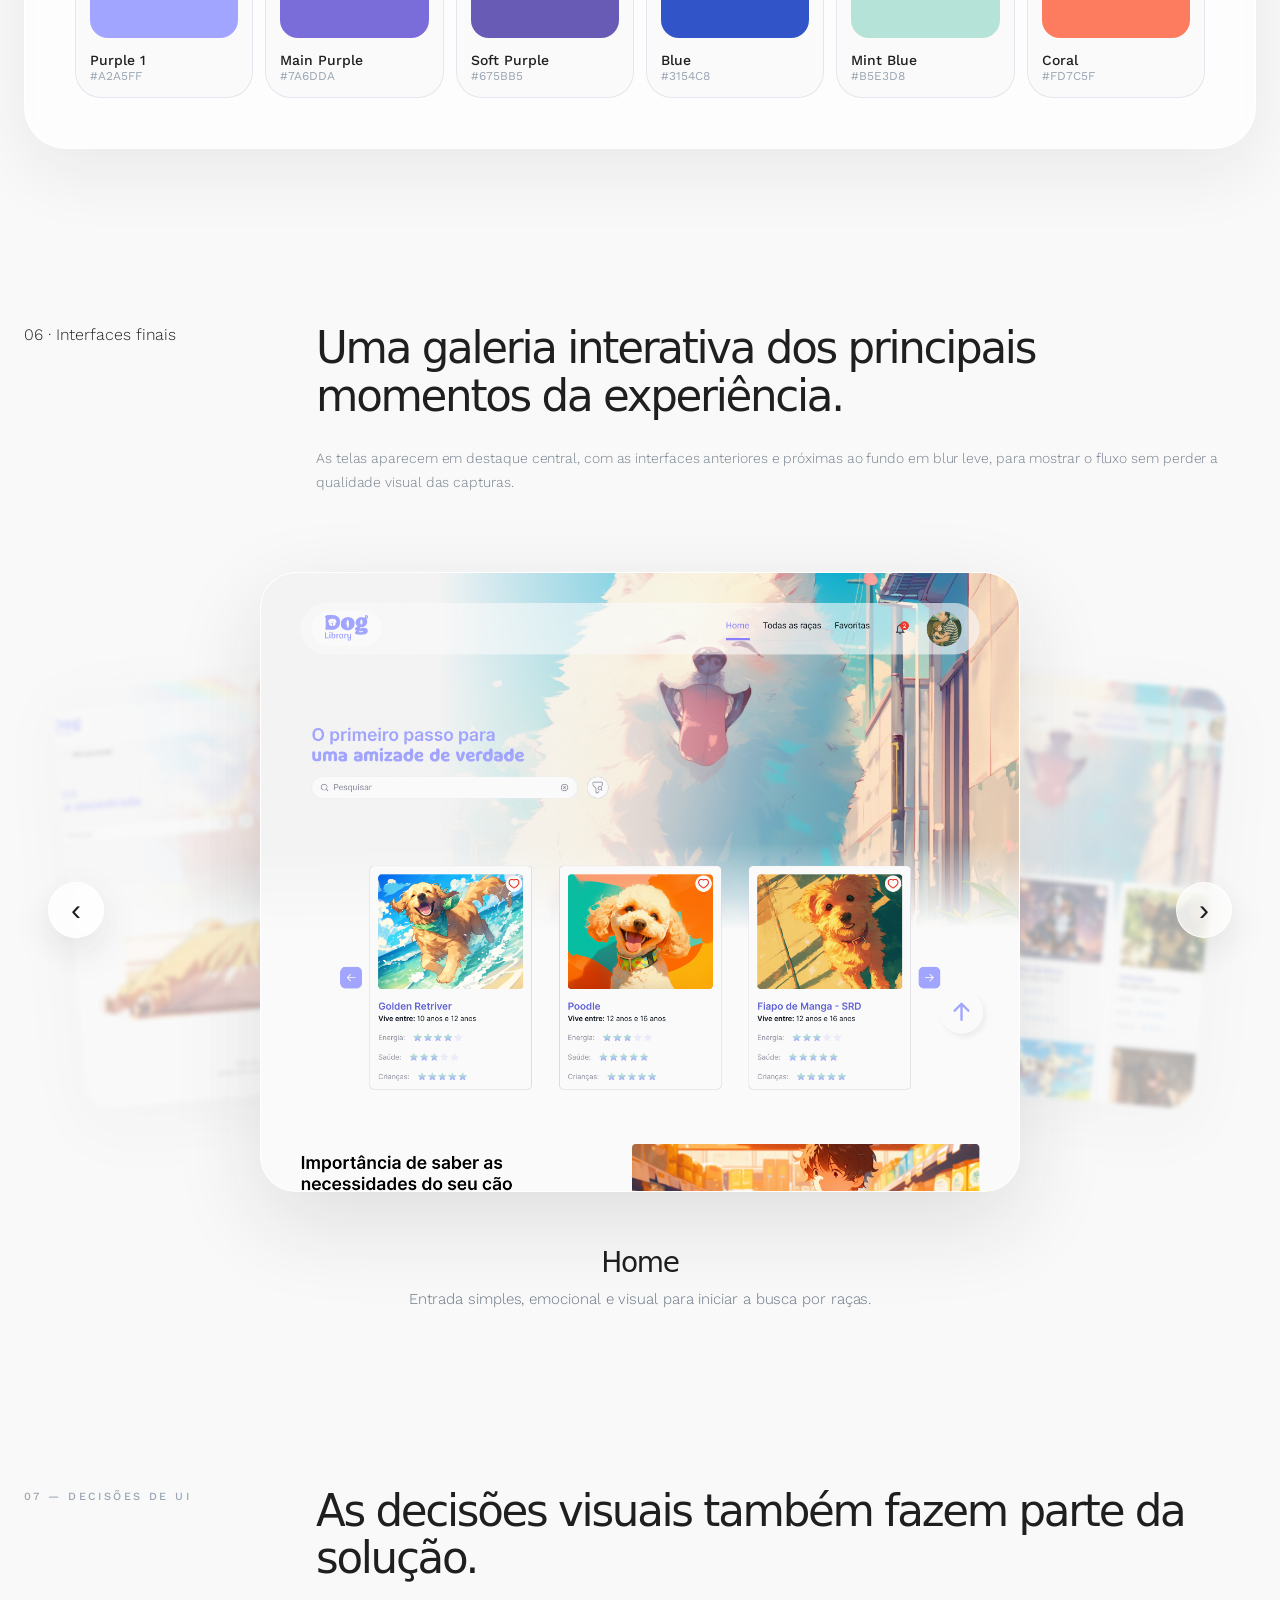
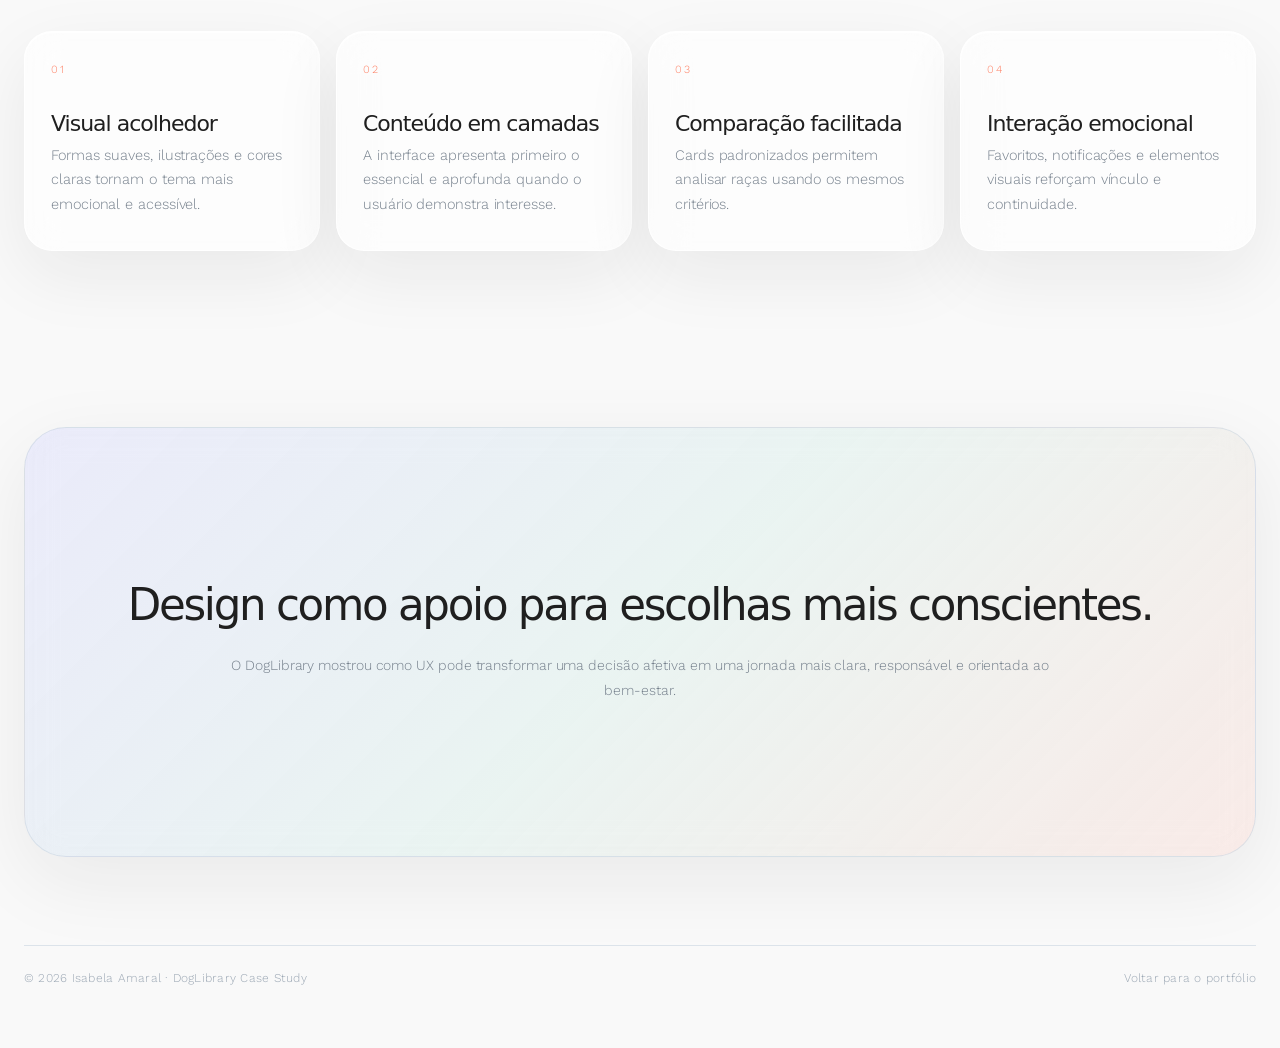
==== commit 77426c44: "Add files via upload" ====
--- a/doglibrary.html
+++ b/doglibrary.html
@@ -1000,6 +1000,262 @@
   }
 </style>
 
+
+<style id="portfolio-nav-layout-final-standard">
+  :root{
+    --page-max:1240px;
+    --page-gutter:48px;
+    --nav-width:980px;
+    --nav-height:54px;
+    --nav-top:20px;
+    --nav-radius:999px;
+    --nav-gap:28px;
+    --brand-accent:#FF7167;
+  }
+
+  .container{
+    width:min(100% - var(--page-gutter), var(--page-max)) !important;
+    margin-inline:auto !important;
+  }
+
+  /* Header único em todas as páginas, seguindo o padrão da home */
+  .nav-wrap,
+  header.nav-wrap{
+    position:fixed !important;
+    top:var(--nav-top) !important;
+    left:50% !important;
+    transform:translateX(-50%) !important;
+    z-index:1000 !important;
+    width:min(100% - 32px, var(--nav-width)) !important;
+    margin:0 !important;
+    padding:0 !important;
+  }
+
+  .nav-wrap nav,
+  nav.nav,
+  nav.glass{
+    width:100% !important;
+    max-width:var(--nav-width) !important;
+    height:var(--nav-height) !important;
+    min-height:var(--nav-height) !important;
+    margin:0 auto !important;
+    padding:0 18px !important;
+    border-radius:var(--nav-radius) !important;
+    display:flex !important;
+    align-items:center !important;
+    justify-content:space-between !important;
+    gap:24px !important;
+    position:relative !important;
+    top:auto !important;
+    left:auto !important;
+    right:auto !important;
+    transform:none !important;
+    box-sizing:border-box !important;
+  }
+
+  body > nav.nav,
+  body > nav.nav.glass{
+    position:fixed !important;
+    top:var(--nav-top) !important;
+    left:50% !important;
+    transform:translateX(-50%) !important;
+    z-index:1000 !important;
+    width:min(100% - 32px, var(--nav-width)) !important;
+  }
+
+  .brand,
+  nav .brand,
+  .nav .brand{
+    font-family:"Satoshi", system-ui, sans-serif !important;
+    font-size:14px !important;
+    line-height:1 !important;
+    font-weight:500 !important;
+    letter-spacing:-.02em !important;
+    color:var(--ink, #1F1F1F) !important;
+    text-decoration:none !important;
+    display:inline-flex !important;
+    align-items:center !important;
+    white-space:nowrap !important;
+    flex:0 0 auto !important;
+    gap:0 !important;
+  }
+
+  .brand span,
+  .brand-period{
+    color:var(--brand-accent) !important;
+  }
+
+  .brand::before,
+  .brand::after,
+  nav .brand::before,
+  nav .brand::after,
+  .brand-mark,
+  .brand-icon,
+  .brand-dot{
+    content:none !important;
+    display:none !important;
+  }
+
+  .nav-links,
+  nav .nav-links,
+  .nav .nav-links{
+    display:flex !important;
+    align-items:center !important;
+    justify-content:center !important;
+    gap:var(--nav-gap) !important;
+    list-style:none !important;
+    margin:0 !important;
+    padding:0 !important;
+    color:var(--ink-soft, #747F8B) !important;
+    font-size:12.5px !important;
+    line-height:1 !important;
+    font-weight:400 !important;
+    flex:0 1 auto !important;
+  }
+
+  .nav-links li{
+    list-style:none !important;
+    margin:0 !important;
+    padding:0 !important;
+  }
+
+  .nav-links a,
+  nav .nav-links a,
+  .nav .nav-links a{
+    color:inherit !important;
+    text-decoration:none !important;
+    position:relative !important;
+    padding:0 !important;
+    line-height:1 !important;
+    transition:color .3s cubic-bezier(.22,1,.36,1) !important;
+  }
+
+  .nav-links a::before,
+  .nav-links a::after,
+  nav .nav-links a::before,
+  nav .nav-links a::after{
+    content:none !important;
+    display:none !important;
+  }
+
+  .nav-links a:hover,
+  nav .nav-links a:hover,
+  .nav .nav-links a:hover{
+    color:var(--ink, #1F1F1F) !important;
+    transform:none !important;
+  }
+
+  .nav-cta,
+  .back-home,
+  nav .nav-cta,
+  nav .back-home{
+    font-family:"Work Sans", system-ui, sans-serif !important;
+    font-size:12.5px !important;
+    line-height:1 !important;
+    font-weight:400 !important;
+    padding:8px 16px !important;
+    background:var(--ink, #1F1F1F) !important;
+    color:var(--paper, #F9F9F9) !important;
+    border-radius:999px !important;
+    text-decoration:none !important;
+    display:inline-flex !important;
+    align-items:center !important;
+    justify-content:center !important;
+    min-height:32px !important;
+    white-space:nowrap !important;
+    transition:transform .3s cubic-bezier(.22,1,.36,1), background .3s ease !important;
+    flex:0 0 auto !important;
+  }
+
+  .nav-cta:hover,
+  .back-home:hover{
+    transform:translateY(-2px) !important;
+    color:var(--paper, #F9F9F9) !important;
+  }
+
+  /* Colunas e espaçamentos no mesmo raciocínio da home */
+  body:not(.home-page) .section-grid,
+  body:not(.home-page) .section-head{
+    display:grid !important;
+    grid-template-columns:260px minmax(0, 1fr) !important;
+    gap:32px !important;
+    max-width:var(--page-max) !important;
+    margin-inline:auto !important;
+  }
+
+  body:not(.home-page) .section{
+    padding-top:88px !important;
+    padding-bottom:88px !important;
+  }
+
+  body:not(.home-page) .hero,
+  body:not(.home-page) .case-hero{
+    padding-top:130px !important;
+    padding-bottom:58px !important;
+  }
+
+  body:not(.home-page) .hero-grid{
+    max-width:var(--page-max) !important;
+    margin-inline:auto !important;
+  }
+
+  /* Terpafy estava fora do padrão: força o mesmo eixo visual das demais páginas */
+  body.terpafy-page .container,
+  body.terpafy-page .footer-inner{
+    width:min(100% - var(--page-gutter), var(--page-max)) !important;
+    max-width:var(--page-max) !important;
+  }
+
+  body.terpafy-page .section-grid{
+    grid-template-columns:260px minmax(0, 1fr) !important;
+    gap:32px !important;
+  }
+
+  body.terpafy-page #sistema .meaning-cards,
+  body.terpafy-page #cores .palette-layout,
+  body.terpafy-page .empty-gallery,
+  body.terpafy-page .proportion-stage{
+    margin-left:auto !important;
+    margin-right:auto !important;
+  }
+
+  @media(max-width:980px){
+    .nav-links{
+      display:none !important;
+    }
+
+    body:not(.home-page) .section-grid,
+    body:not(.home-page) .section-head,
+    body.terpafy-page .section-grid{
+      grid-template-columns:1fr !important;
+    }
+
+    body:not(.home-page) .section{
+      padding-top:68px !important;
+      padding-bottom:68px !important;
+    }
+  }
+
+  @media(max-width:640px){
+    :root{
+      --page-gutter:28px;
+    }
+
+    .nav-wrap,
+    header.nav-wrap,
+    body > nav.nav,
+    body > nav.nav.glass{
+      width:min(100% - 24px, var(--nav-width)) !important;
+    }
+
+    .nav-cta,
+    .back-home{
+      padding:8px 12px !important;
+      font-size:12px !important;
+    }
+  }
+</style>
+
 </head>
 <body class="loading">
 <div class="loader" id="loader"><div class="loader-orb"></div></div>
@@ -1009,9 +1265,9 @@
     <nav class="glass">
       <a class="brand" href="index.html">Isabela<span class="brand-period">.</span></a>
       <ul class="nav-links">
-        <li><a href="#contexto">Contexto</a></li>
         <li><a href="#problema">Problema</a></li>
-        <li><a href="#sistema">Sistema</a></li>
+        <li><a href="#processo">Processo</a></li>
+        <li><a href="#sistema-visual">Sistema</a></li>
         <li><a href="#interfaces">Interfaces</a></li>
       </ul>
       <a class="nav-cta" href="index.html">Voltar para home</a>
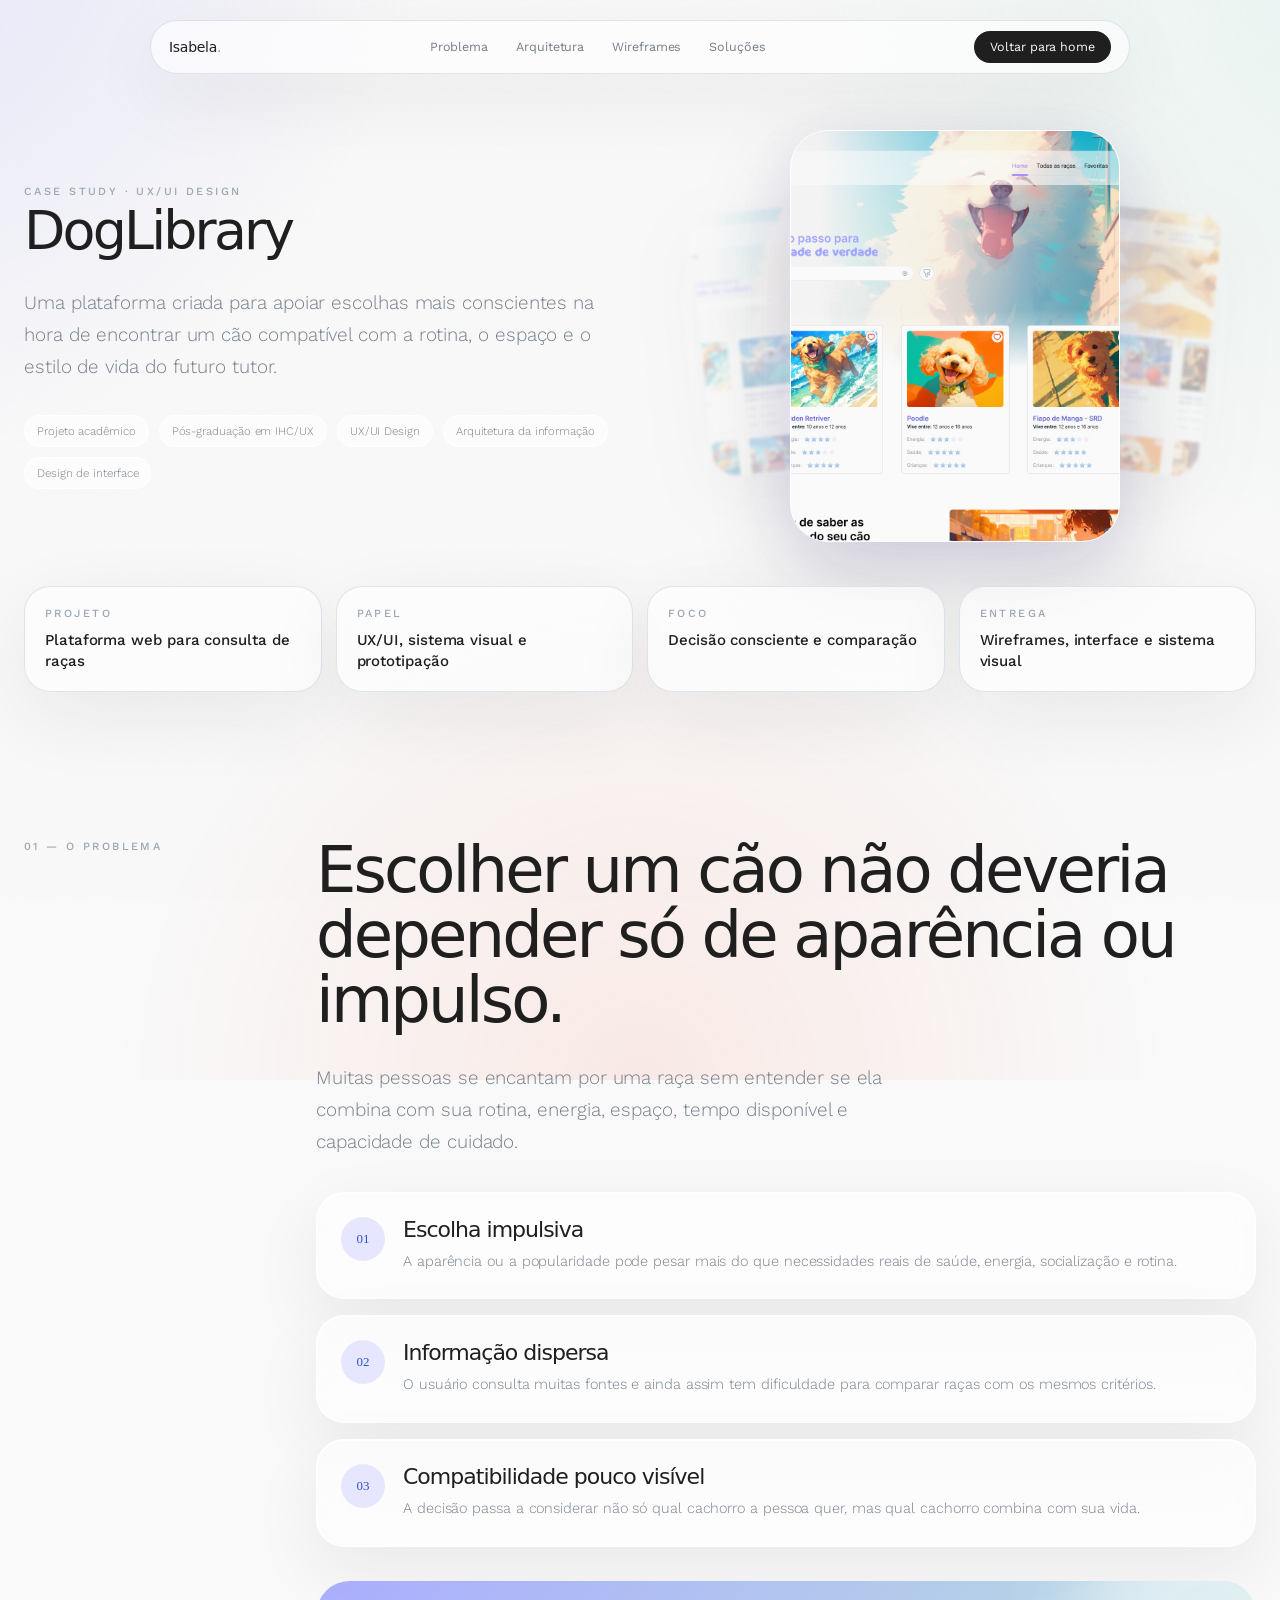
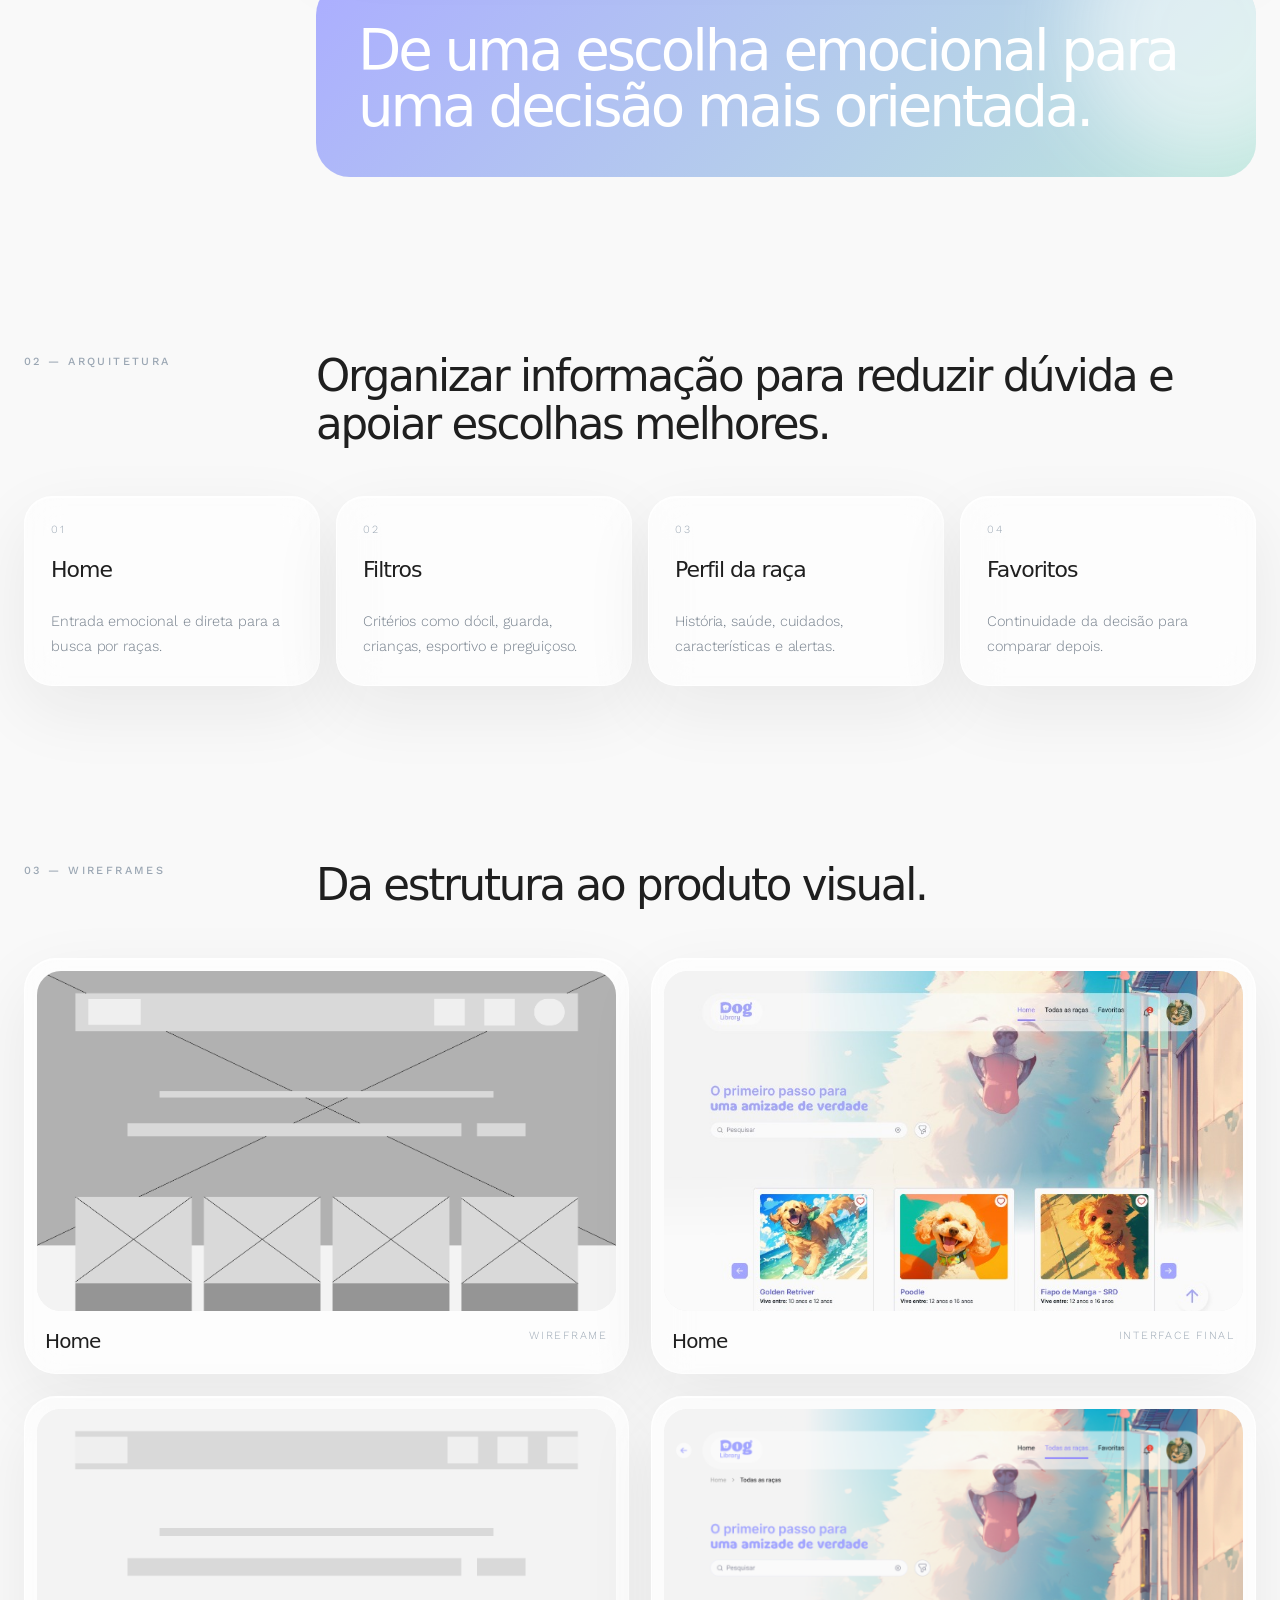
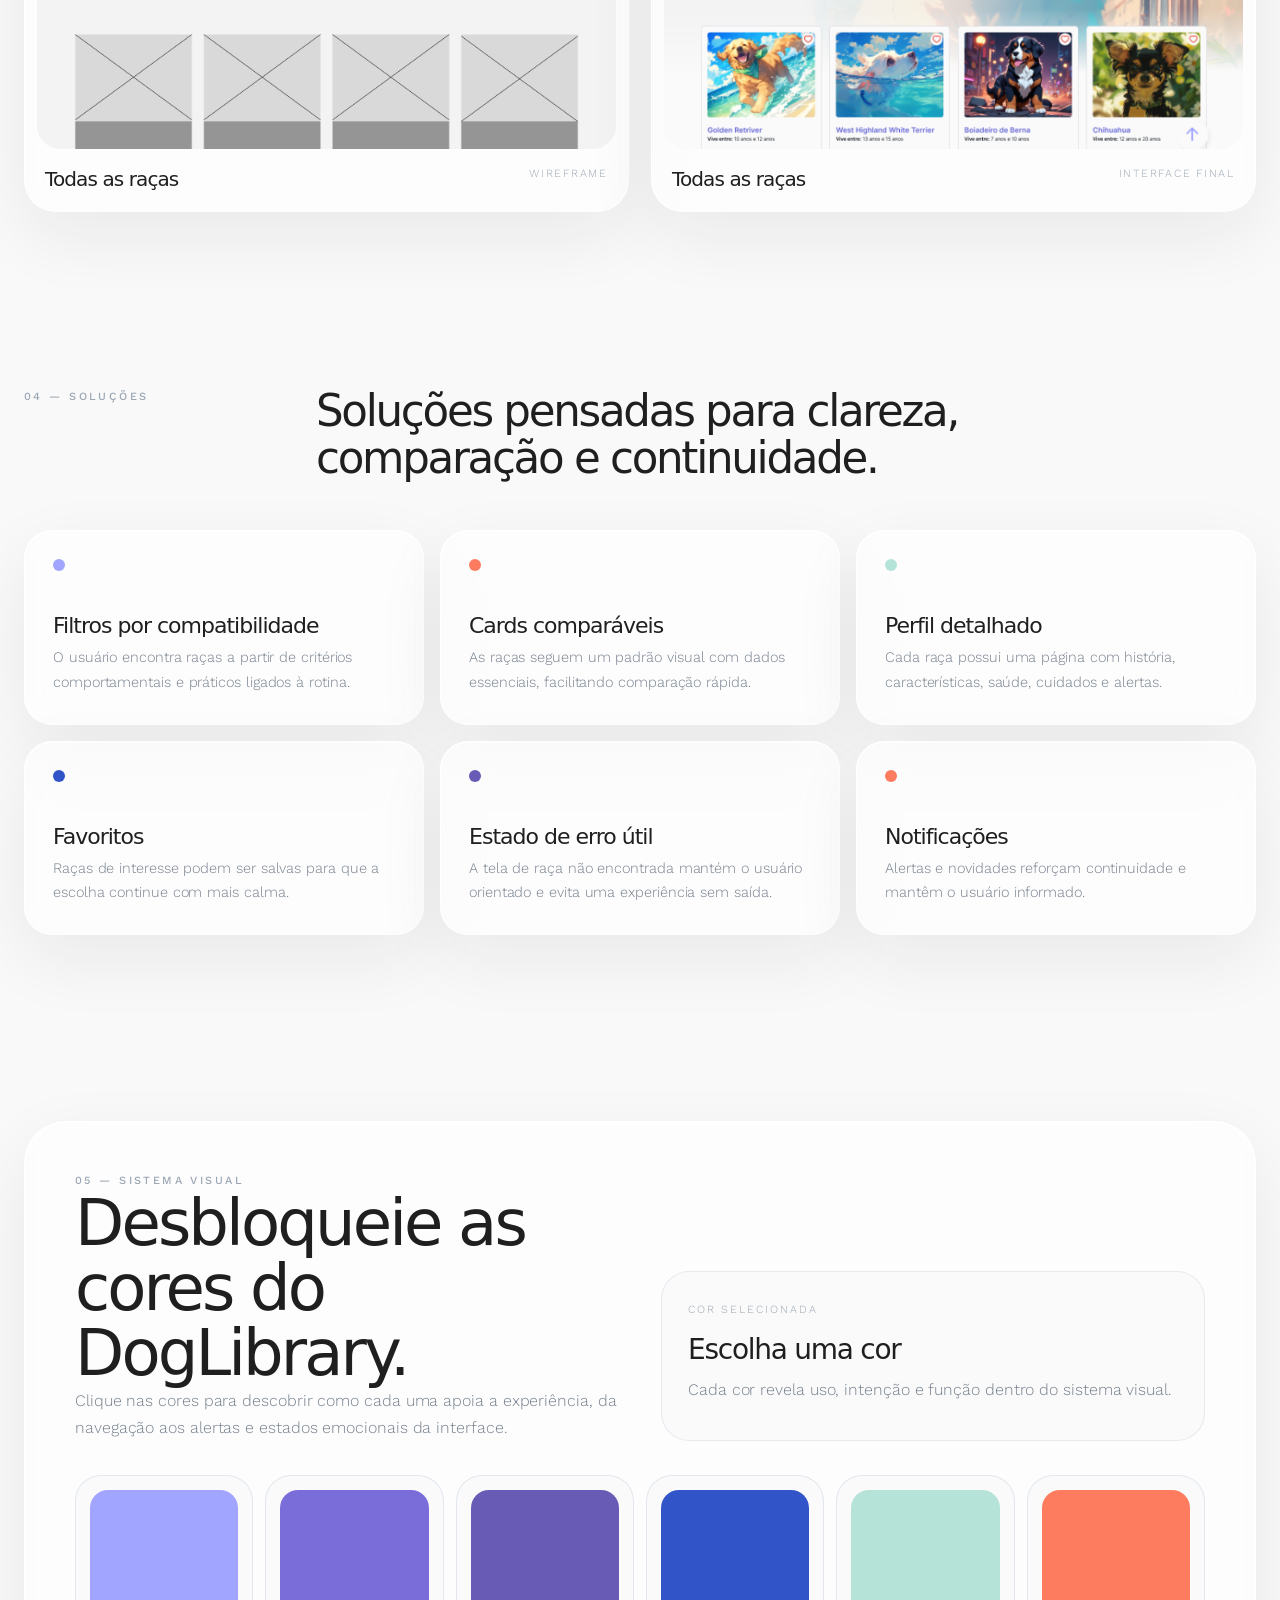
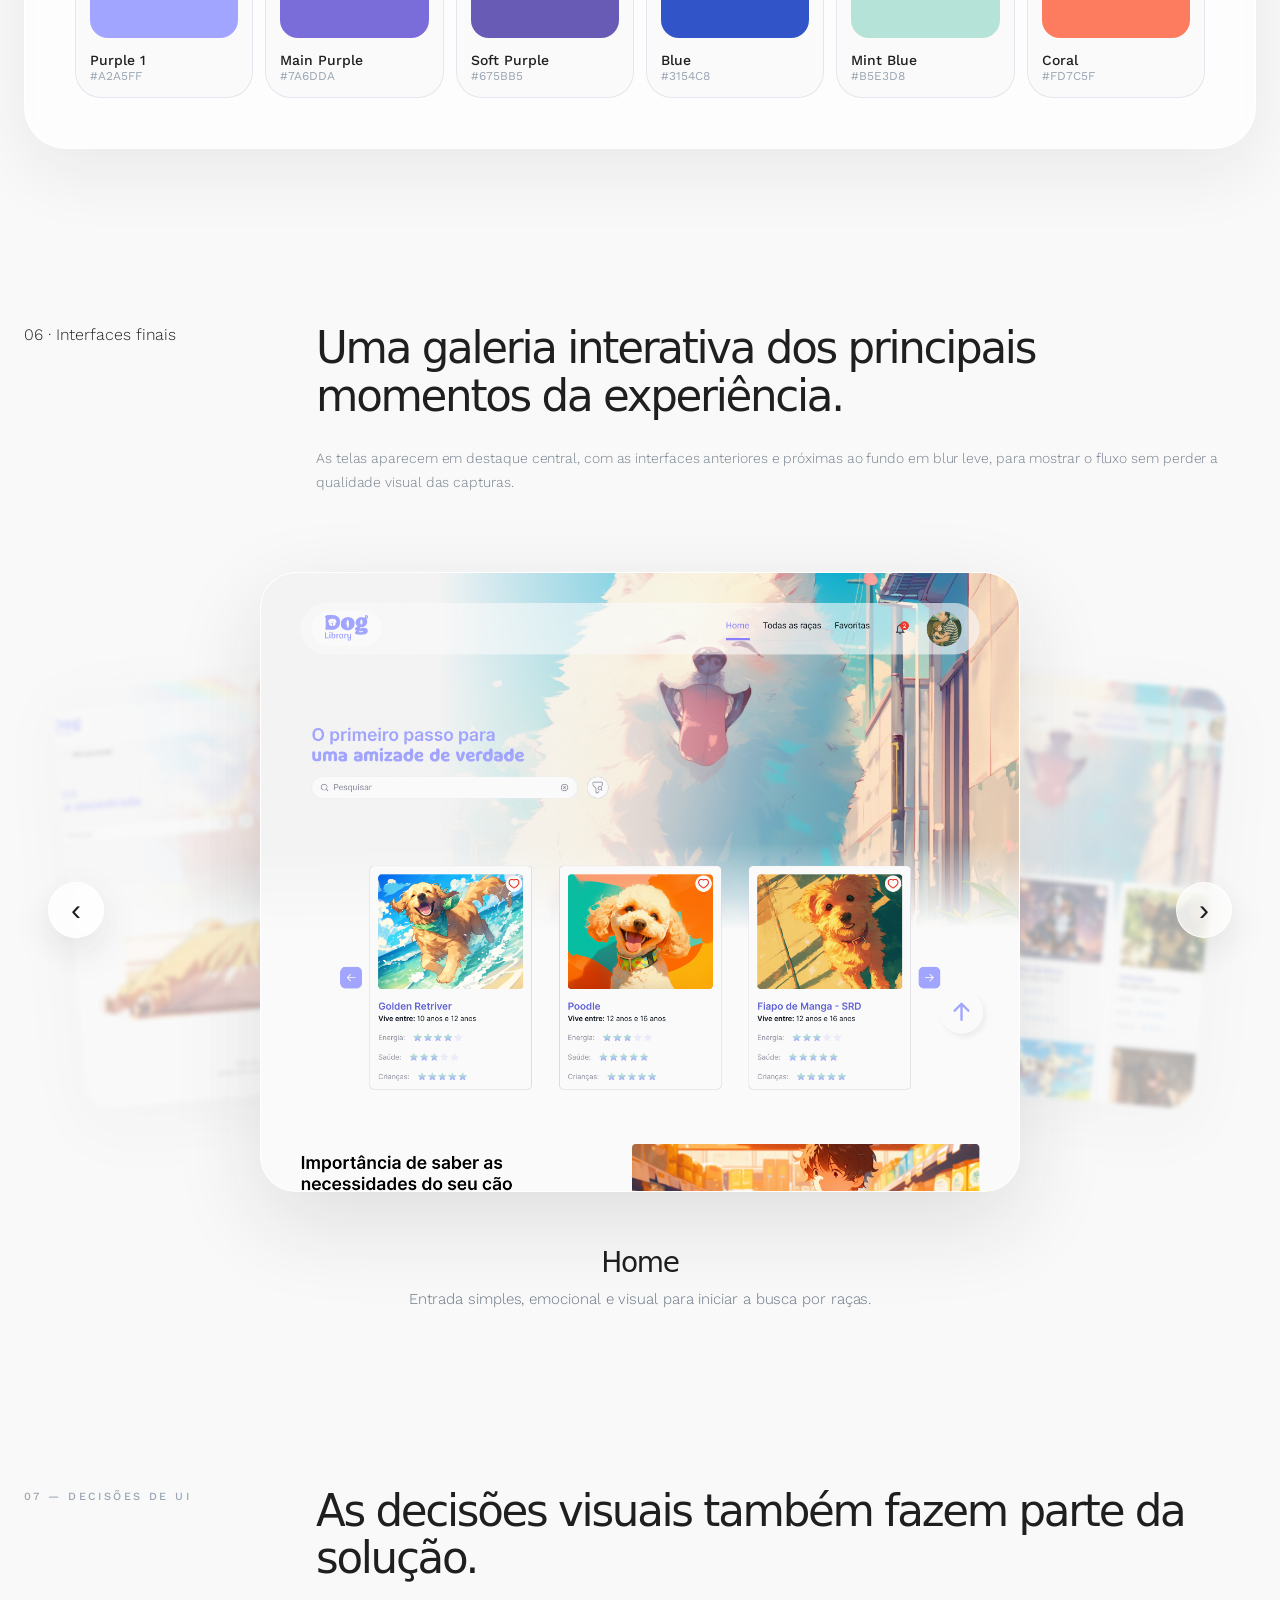
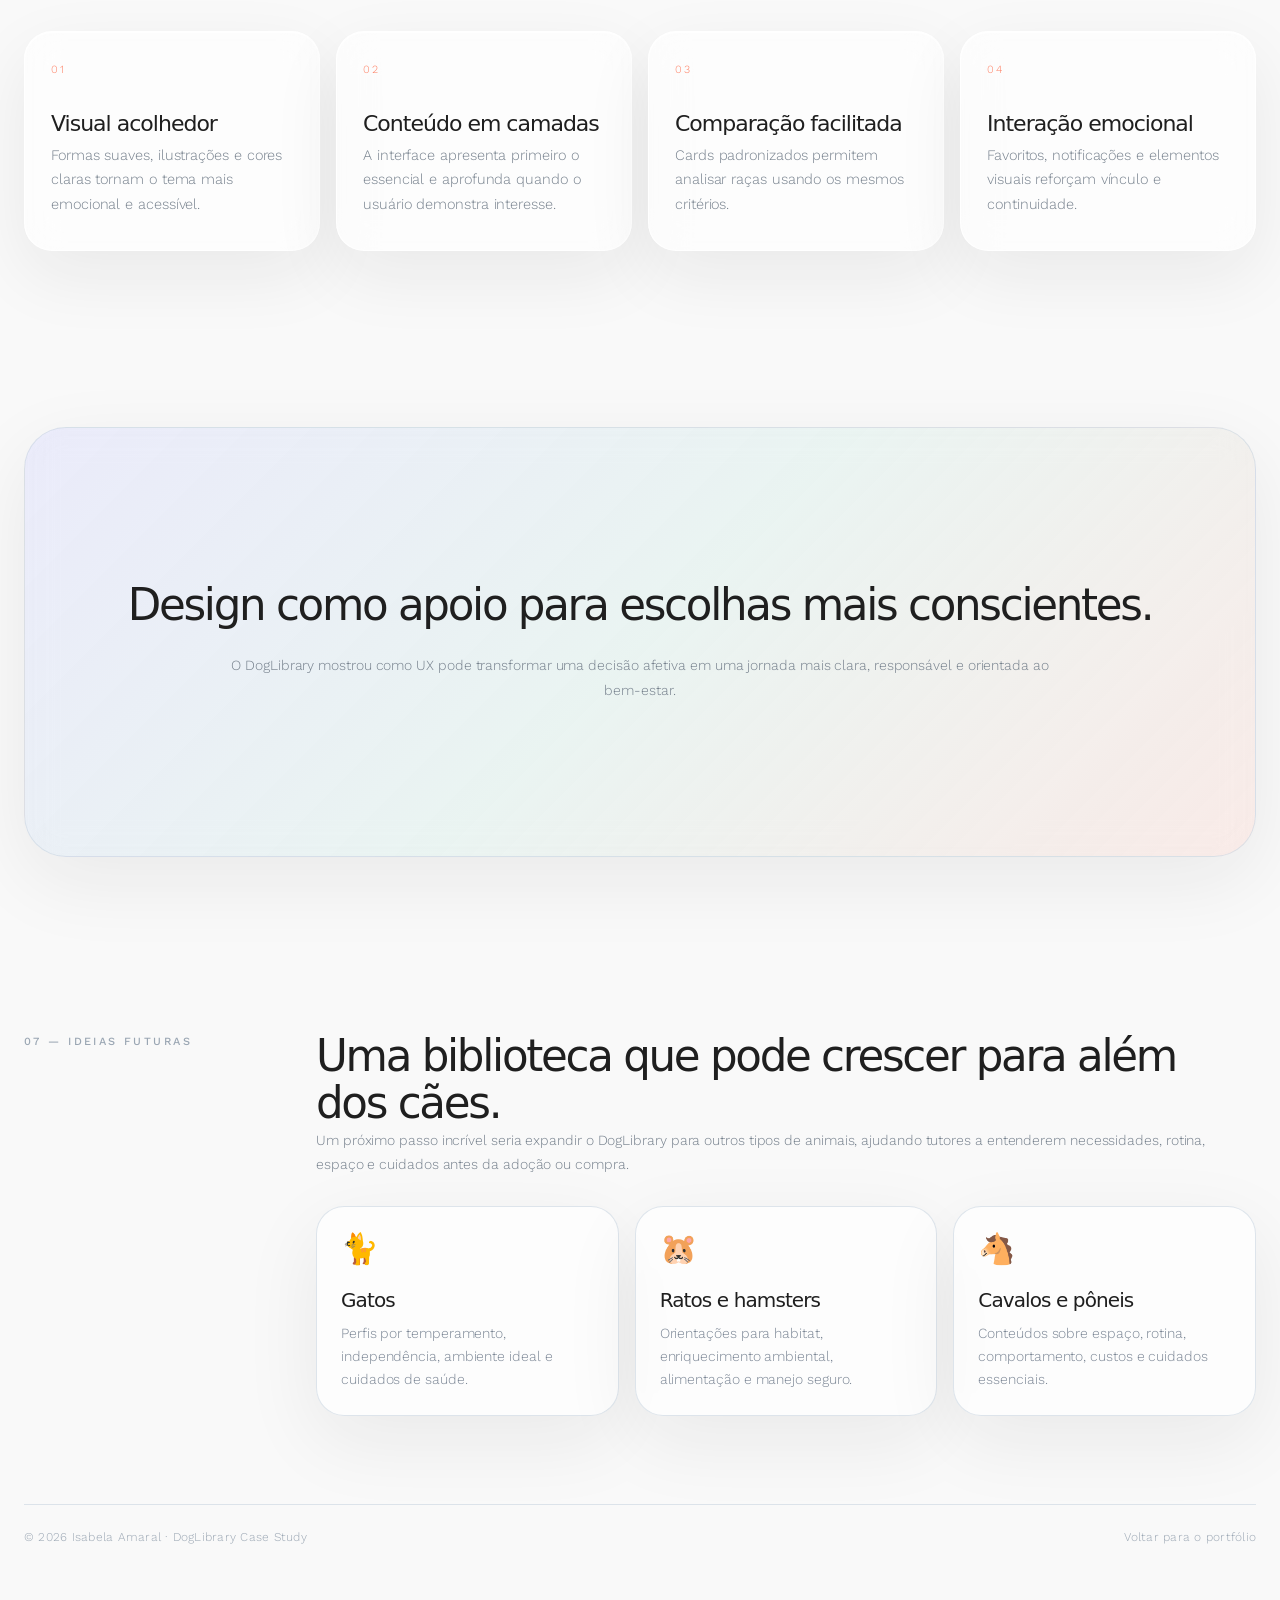
==== commit 4e713b65: "Add files via upload" ====
--- a/doglibrary.html
+++ b/doglibrary.html
@@ -1256,9 +1256,368 @@
   }
 </style>
 
+<style id="portfolio-menu-home-standard-final">
+
+:root{
+  --nav-width: 980px;
+  --nav-height: 54px;
+  --nav-top: 20px;
+  --nav-gutter: 32px;
+  --nav-link-gap: 28px;
+  --brand-accent:#FF7167;
+}
+
+.nav-wrap{
+  position:fixed !important;
+  top:var(--nav-top) !important;
+  left:50% !important;
+  transform:translateX(-50%) !important;
+  z-index:1000 !important;
+  width:min(calc(100% - var(--nav-gutter)), var(--nav-width)) !important;
+  margin:0 !important;
+  padding:0 !important;
+}
+
+.nav-wrap nav,
+nav.glass,
+nav.nav{
+  width:100% !important;
+  height:var(--nav-height) !important;
+  min-height:var(--nav-height) !important;
+  max-width:var(--nav-width) !important;
+  margin:0 auto !important;
+  padding:0 18px !important;
+  border-radius:999px !important;
+  display:flex !important;
+  align-items:center !important;
+  justify-content:space-between !important;
+  gap:24px !important;
+  box-sizing:border-box !important;
+}
+
+body > nav.glass,
+body > nav.nav{
+  position:fixed !important;
+  top:var(--nav-top) !important;
+  left:50% !important;
+  transform:translateX(-50%) !important;
+  z-index:1000 !important;
+  width:min(calc(100% - var(--nav-gutter)), var(--nav-width)) !important;
+}
+
+.brand{
+  display:inline-flex !important;
+  align-items:center !important;
+  gap:0 !important;
+  font-family:"Satoshi","Work Sans",system-ui,sans-serif !important;
+  font-size:14px !important;
+  line-height:1 !important;
+  font-weight:500 !important;
+  letter-spacing:-.02em !important;
+  color:var(--ink,#1F1F1F) !important;
+  text-decoration:none !important;
+  white-space:nowrap !important;
+  flex:0 0 auto !important;
+}
+
+.brand::before,
+.brand::after,
+.brand-mark,
+.brand-icon,
+.brand-dot{
+  display:none !important;
+  content:none !important;
+}
+
+.brand-period,
+.brand span{
+  color:var(--brand-accent) !important;
+}
+
+.nav-links{
+  display:flex !important;
+  align-items:center !important;
+  justify-content:center !important;
+  gap:var(--nav-link-gap) !important;
+  list-style:none !important;
+  margin:0 !important;
+  padding:0 !important;
+  flex:0 1 auto !important;
+}
+
+.nav-links li{
+  list-style:none !important;
+  margin:0 !important;
+  padding:0 !important;
+}
+
+.nav-links a{
+  color:var(--ink-soft,#747F8B) !important;
+  text-decoration:none !important;
+  position:relative !important;
+  padding:0 0 5px !important;
+  font-size:12.5px !important;
+  line-height:1 !important;
+  font-weight:400 !important;
+  transition:color .28s cubic-bezier(.22,1,.36,1) !important;
+}
+
+.nav-links a::before{
+  content:"" !important;
+  display:block !important;
+  position:absolute !important;
+  left:0 !important;
+  right:0 !important;
+  bottom:0 !important;
+  height:1px !important;
+  border-radius:999px !important;
+  background:linear-gradient(90deg,#CEBCDC,#F3F0EA) !important;
+  transform:scaleX(0) !important;
+  transform-origin:left center !important;
+  transition:transform .32s cubic-bezier(.22,1,.36,1) !important;
+}
+
+.nav-links a::after{
+  content:none !important;
+  display:none !important;
+}
+
+.nav-links a:hover{
+  color:var(--ink,#1F1F1F) !important;
+}
+
+.nav-links a:hover::before{
+  transform:scaleX(1) !important;
+}
+
+.nav-cta,
+.back-home{
+  font-family:"Work Sans",system-ui,sans-serif !important;
+  font-size:12.5px !important;
+  line-height:1 !important;
+  font-weight:400 !important;
+  min-height:32px !important;
+  padding:8px 16px !important;
+  border-radius:999px !important;
+  background:var(--ink,#1F1F1F) !important;
+  color:var(--paper,#F9F9F9) !important;
+  text-decoration:none !important;
+  display:inline-flex !important;
+  align-items:center !important;
+  justify-content:center !important;
+  white-space:nowrap !important;
+  flex:0 0 auto !important;
+  transition:transform .28s cubic-bezier(.22,1,.36,1), background .28s ease !important;
+}
+
+.nav-cta:hover,
+.back-home:hover{
+  transform:translateY(-2px) !important;
+  color:var(--paper,#F9F9F9) !important;
+}
+
+@media(max-width:900px){
+  .nav-links{display:none !important;}
+}
+
+@media(max-width:640px){
+  :root{--nav-gutter:24px;}
+  .nav-cta,.back-home{font-size:12px !important;padding:8px 12px !important;}
+}
+
+</style>
+<style id="portfolio-loaders-final">
+
+.loader,
+.kz-loader,
+.terpafy-loader{
+  position:fixed;
+  inset:0;
+  z-index:2000;
+  display:grid;
+  place-items:center;
+  background:rgba(249,249,249,.92);
+  backdrop-filter:blur(18px);
+  -webkit-backdrop-filter:blur(18px);
+  transition:opacity .45s ease, visibility .45s ease;
+}
+
+.loader.hidden,
+.kz-loader.hidden,
+.terpafy-loader.hidden{
+  opacity:0;
+  visibility:hidden;
+  pointer-events:none;
+}
+
+body.loading{
+  overflow:hidden;
+}
+
+.dog-run-loader{
+  width:180px;
+  height:84px;
+  position:relative;
+}
+
+.dog-runner{
+  font-size:44px;
+  display:inline-block;
+  position:absolute;
+  left:0;
+  top:10px;
+  animation:dogRun 1.15s cubic-bezier(.4,0,.2,1) infinite;
+  transform-origin:center;
+}
+
+.dog-run-line{
+  position:absolute;
+  left:8px;
+  right:8px;
+  bottom:18px;
+  height:2px;
+  border-radius:999px;
+  background:linear-gradient(90deg,transparent,#A2A5FF,transparent);
+}
+
+@keyframes dogRun{
+  0%{transform:translateX(0) translateY(0) rotate(-3deg);}
+  35%{transform:translateX(62px) translateY(-6px) rotate(3deg);}
+  70%{transform:translateX(122px) translateY(0) rotate(-2deg);}
+  100%{transform:translateX(0) translateY(0) rotate(-3deg);}
+}
+
+.kz-loader-card{
+  text-align:center;
+  display:grid;
+  justify-items:center;
+  gap:14px;
+  color:#8A80FF;
+  font-weight:500;
+}
+
+.kz-bye{
+  width:86px;
+  height:86px;
+  border-radius:50%;
+  display:grid;
+  place-items:center;
+  font-size:44px;
+  background:linear-gradient(135deg,#F4F0FF,#EAFDF7);
+  box-shadow:0 24px 80px rgba(138,128,255,.18);
+  animation:kzWave 1.2s ease-in-out infinite;
+}
+
+@keyframes kzWave{
+  0%,100%{transform:rotate(-6deg) translateY(0);}
+  50%{transform:rotate(8deg) translateY(-4px);}
+}
+
+.terpafy-water-loader{
+  display:grid;
+  justify-items:center;
+  gap:18px;
+  color:#53606E;
+  font-size:13px;
+}
+
+.water-symbol{
+  width:92px;
+  height:92px;
+  border-radius:50%;
+  display:grid;
+  place-items:center;
+  position:relative;
+  overflow:hidden;
+  background:rgba(255,255,255,.78);
+  box-shadow:0 24px 80px rgba(31,31,31,.12);
+}
+
+.water-symbol::before{
+  content:"";
+  position:absolute;
+  left:-20%;
+  right:-20%;
+  bottom:-10%;
+  height:0%;
+  background:linear-gradient(180deg,#0AEDED,#93A603);
+  animation:fillWater 1.55s ease-in-out infinite;
+}
+
+.water-symbol::after{
+  content:"";
+  position:absolute;
+  left:-30%;
+  right:-30%;
+  top:52%;
+  height:22px;
+  border-radius:50%;
+  background:rgba(255,255,255,.38);
+  animation:waterWave 1.55s ease-in-out infinite;
+}
+
+.water-symbol img{
+  width:58px;
+  height:58px;
+  position:relative;
+  z-index:2;
+  filter:brightness(0) invert(1);
+  opacity:.95;
+}
+
+@keyframes fillWater{
+  0%{height:0%;}
+  65%{height:112%;}
+  100%{height:112%;}
+}
+
+@keyframes waterWave{
+  0%{transform:translateX(-12px) translateY(28px);}
+  65%{transform:translateX(10px) translateY(-46px);}
+  100%{transform:translateX(10px) translateY(-46px);}
+}
+
+</style>
+<style id="doglibrary-future-ideas-section">
+
+.ideas-futuras .animal-ideas{
+  display:grid;
+  grid-template-columns:repeat(3,minmax(0,1fr));
+  gap:16px;
+  margin-top:30px;
+}
+
+.ideas-futuras .animal-card{
+  border-radius:28px;
+  padding:24px;
+  min-height:210px;
+}
+
+.ideas-futuras .animal-card span{
+  font-size:30px;
+  display:block;
+  margin-bottom:22px;
+}
+
+.ideas-futuras .animal-card h3{
+  font-size:20px;
+  margin-bottom:10px;
+}
+
+.ideas-futuras .animal-card p{
+  color:var(--muted,#7A8594);
+  line-height:1.65;
+  font-size:14px;
+}
+
+@media(max-width:900px){
+  .ideas-futuras .animal-ideas{grid-template-columns:1fr;}
+}
+
+</style>
 </head>
 <body class="loading">
-<div class="loader" id="loader"><div class="loader-orb"></div></div>
+<div class="loader" id="loader"><div class="dog-run-loader"><span class="dog-runner">🐕</span><span class="dog-run-line"></span></div></div>
 <div class="page">
   <div class="noise"></div>
   <div class="nav-wrap">
@@ -1266,9 +1625,9 @@
       <a class="brand" href="index.html">Isabela<span class="brand-period">.</span></a>
       <ul class="nav-links">
         <li><a href="#problema">Problema</a></li>
-        <li><a href="#processo">Processo</a></li>
-        <li><a href="#sistema-visual">Sistema</a></li>
-        <li><a href="#interfaces">Interfaces</a></li>
+        <li><a href="#processo">Arquitetura</a></li>
+        <li><a href="#wireframes">Wireframes</a></li>
+        <li><a href="#solucoes">Soluções</a></li>
       </ul>
       <a class="nav-cta" href="index.html">Voltar para home</a>
     </nav>
@@ -1421,7 +1780,25 @@
 
     <section><div class="container"><div class="final-card reveal"><h2>Design como apoio para escolhas mais conscientes.</h2><p>O DogLibrary mostrou como UX pode transformar uma decisão afetiva em uma jornada mais clara, responsável e orientada ao bem-estar.</p></div></div></section>
   </main>
-  <footer class="footer"><div class="container footer-inner"><p>© 2026 Isabela Amaral · DogLibrary Case Study</p><a href="index.html">Voltar para o portfólio</a></div></footer>
+  
+    <section class="section ideas-futuras" id="ideias-futuras">
+      <div class="container section-grid">
+        <div>
+          <p class="kicker reveal">07 — Ideias futuras</p>
+        </div>
+        <div>
+          <h2 class="section-title reveal">Uma biblioteca que pode crescer para além dos cães.</h2>
+          <p class="section-copy reveal">Um próximo passo incrível seria expandir o DogLibrary para outros tipos de animais, ajudando tutores a entenderem necessidades, rotina, espaço e cuidados antes da adoção ou compra.</p>
+          <div class="animal-ideas reveal">
+            <article class="glass animal-card"><span>🐈</span><h3>Gatos</h3><p>Perfis por temperamento, independência, ambiente ideal e cuidados de saúde.</p></article>
+            <article class="glass animal-card"><span>🐹</span><h3>Ratos e hamsters</h3><p>Orientações para habitat, enriquecimento ambiental, alimentação e manejo seguro.</p></article>
+            <article class="glass animal-card"><span>🐴</span><h3>Cavalos e pôneis</h3><p>Conteúdos sobre espaço, rotina, comportamento, custos e cuidados essenciais.</p></article>
+          </div>
+        </div>
+      </div>
+    </section>
+
+<footer class="footer"><div class="container footer-inner"><p>© 2026 Isabela Amaral · DogLibrary Case Study</p><a href="index.html">Voltar para o portfólio</a></div></footer>
 </div>
 <script>
   window.addEventListener('load',()=>{setTimeout(()=>{document.getElementById('loader').classList.add('hidden');document.body.classList.remove('loading')},450)});
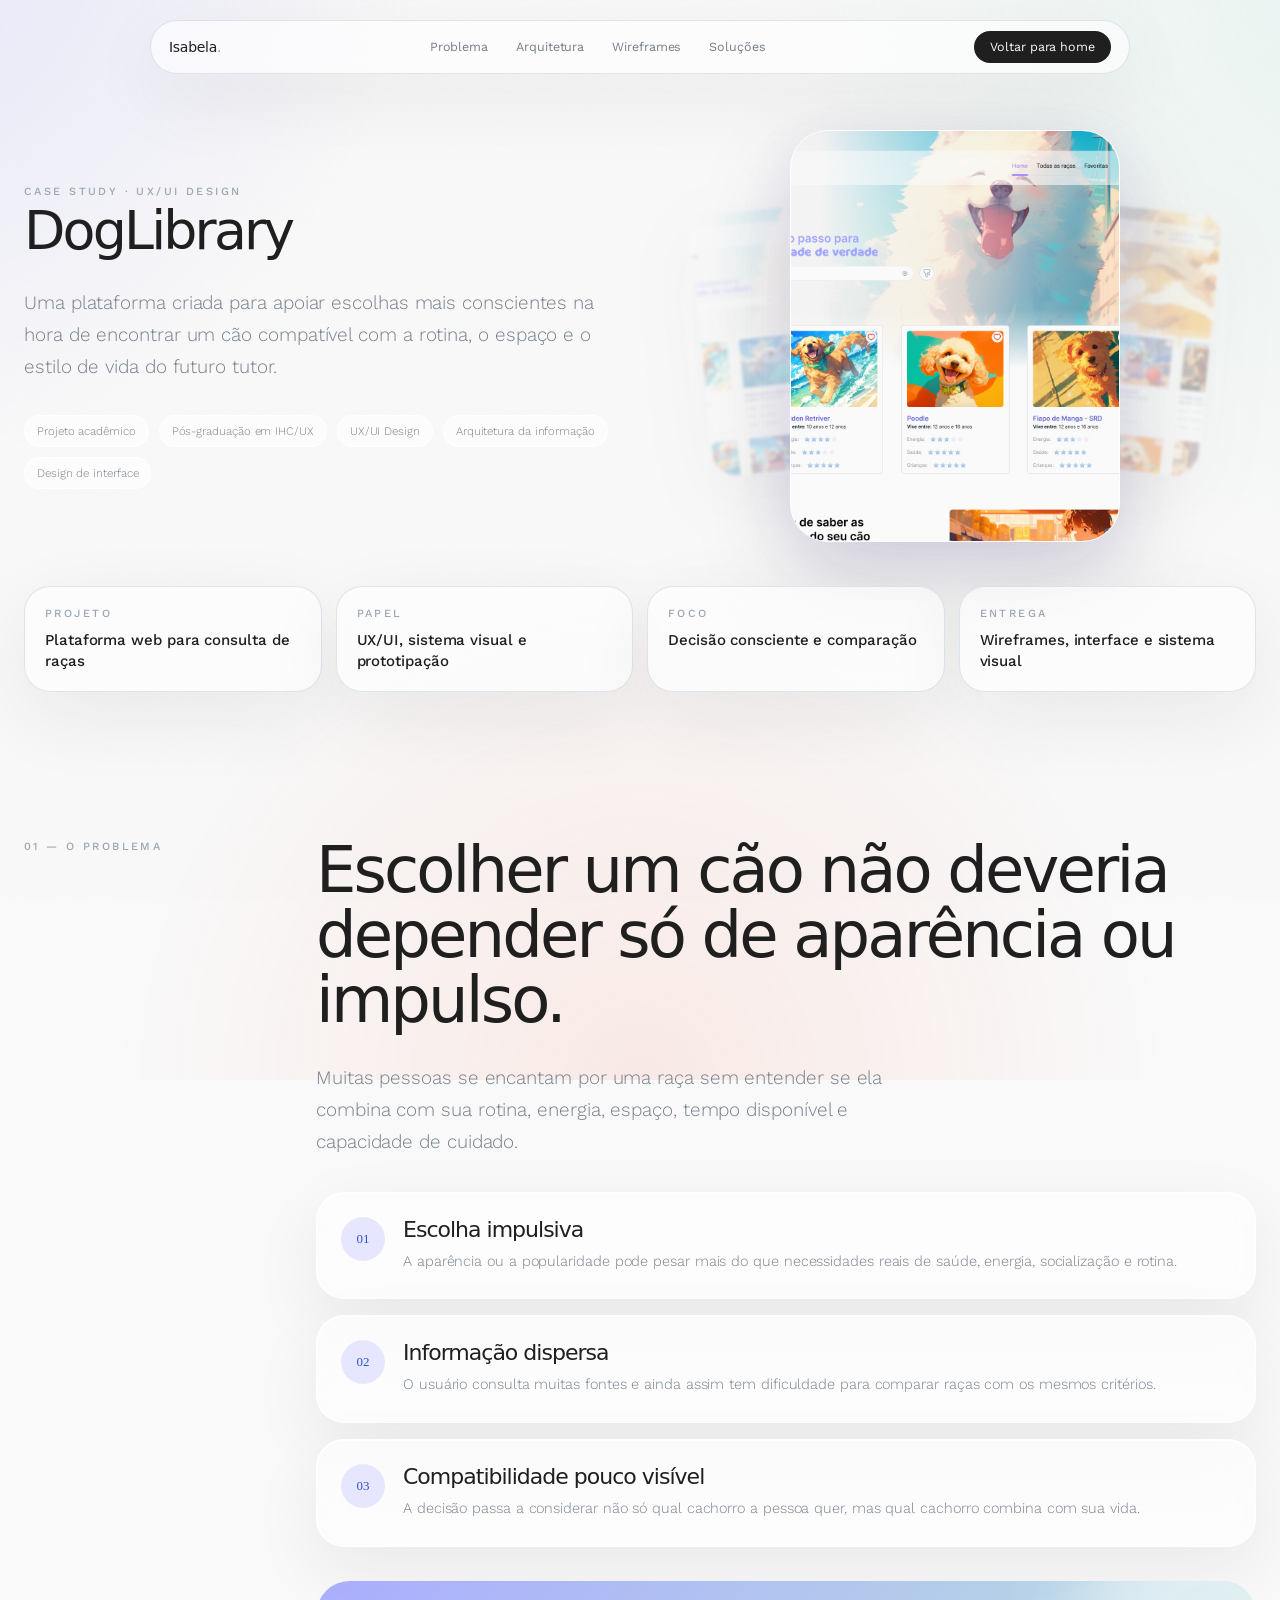
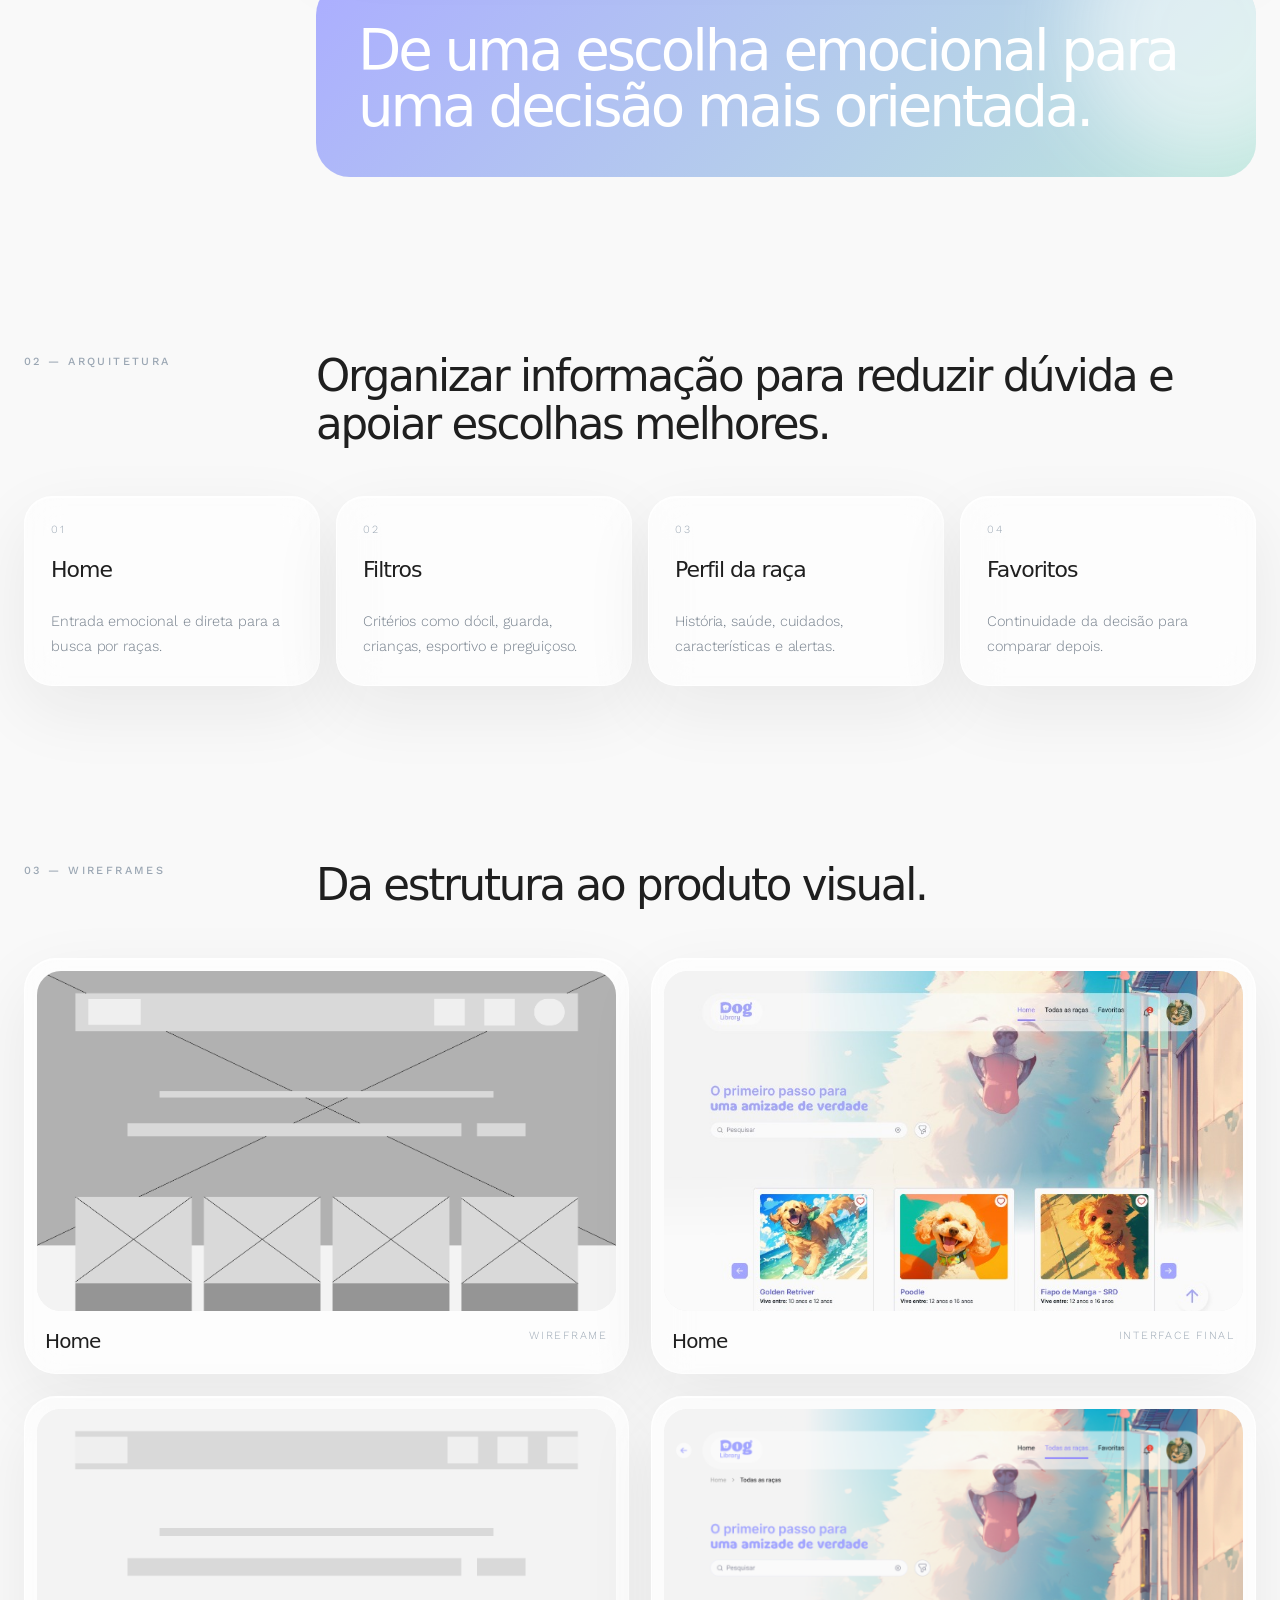
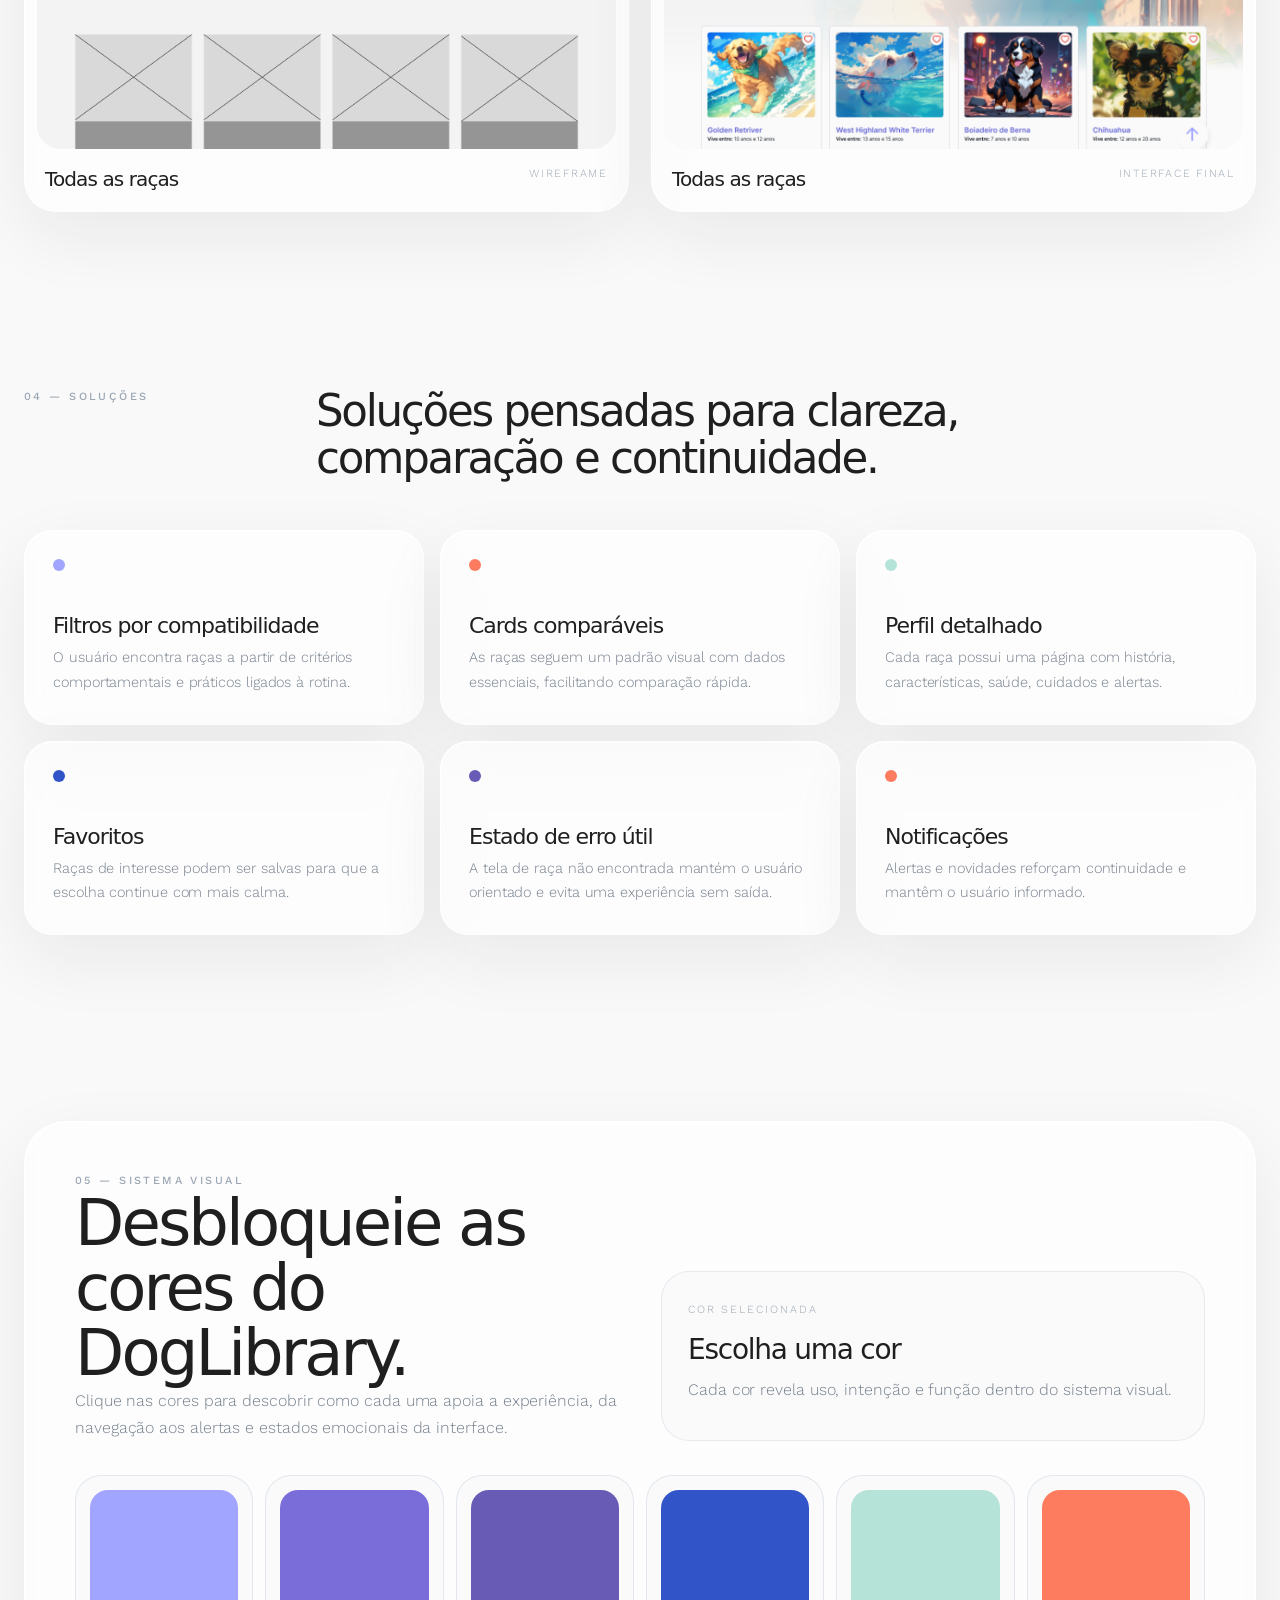
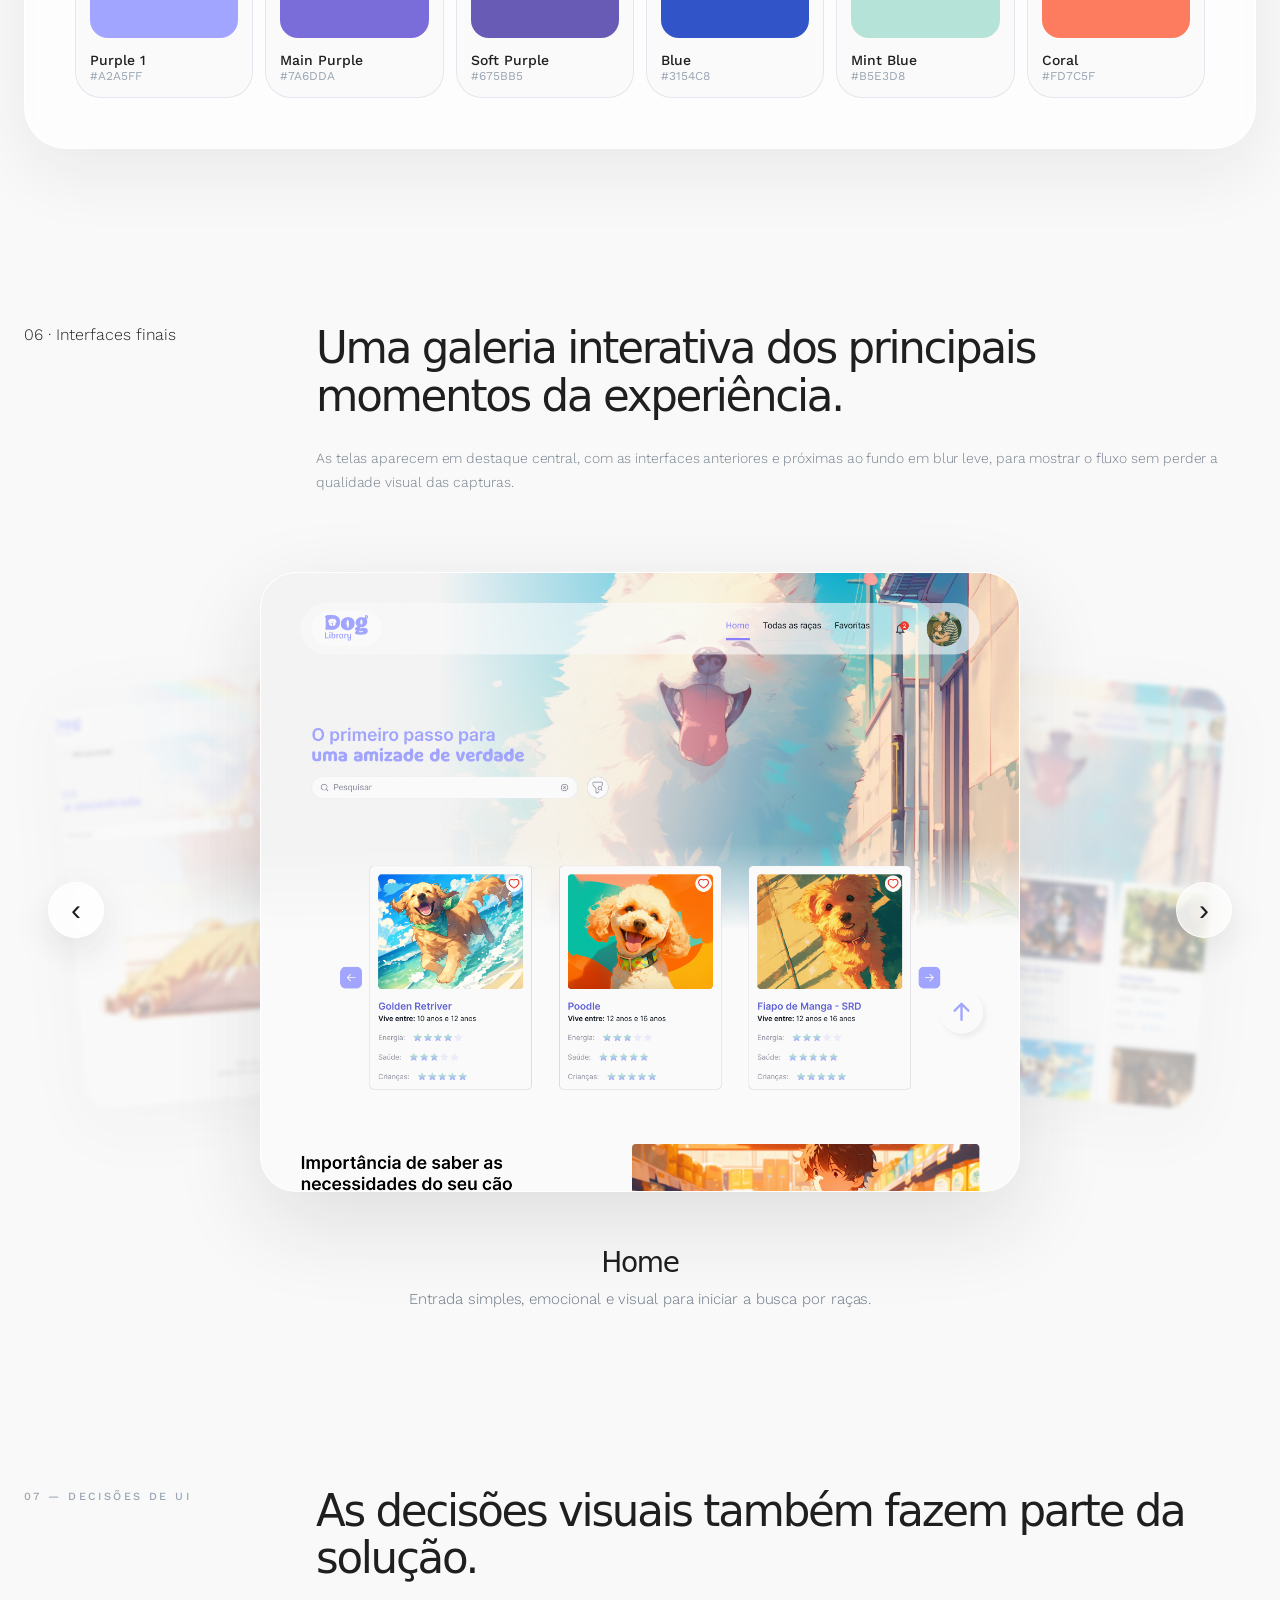
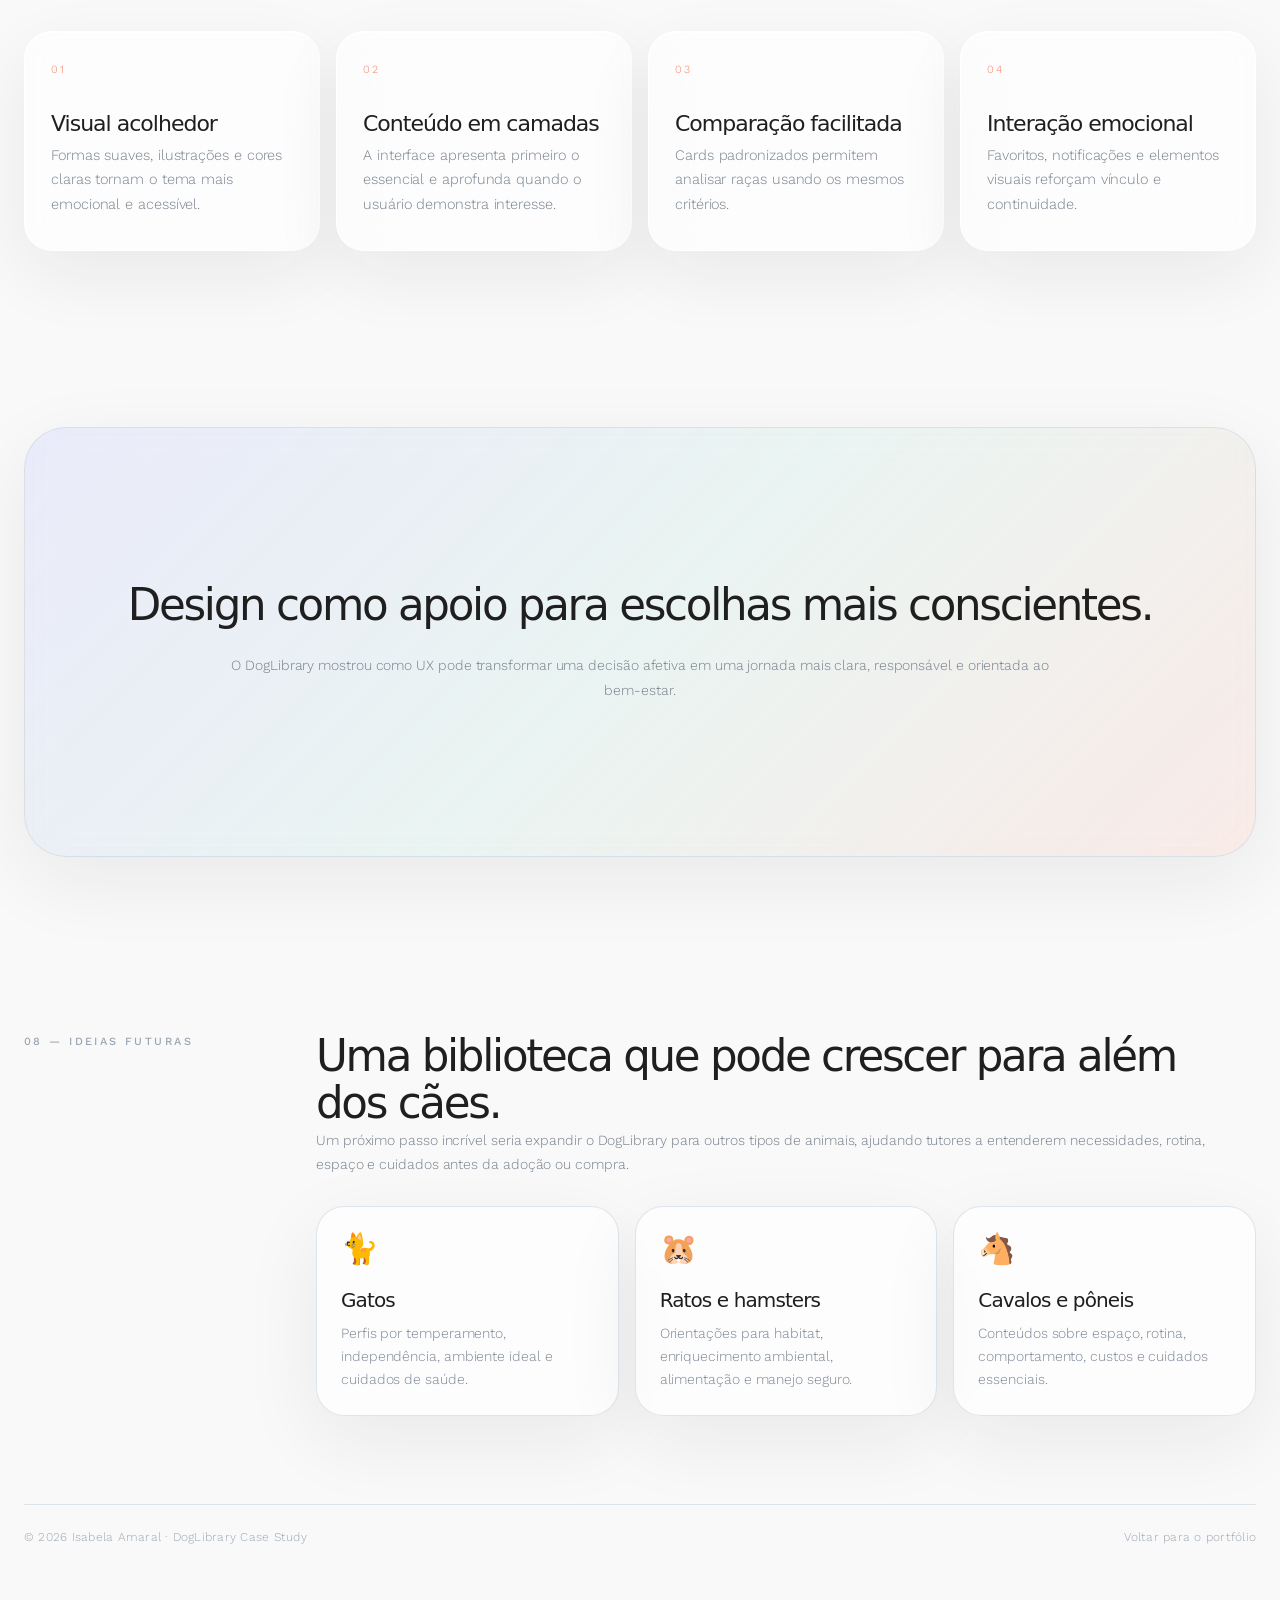
==== commit e7aeabea: "Add files via upload" ====
--- a/doglibrary.html
+++ b/doglibrary.html
@@ -1615,6 +1615,59 @@
 }
 
 </style>
+<style id="global-scroll-top-button-final">
+
+/* Botão global voltar ao topo */
+.scroll-top-btn{
+  position:fixed;
+  right:24px;
+  bottom:24px;
+  z-index:4500;
+  width:48px;
+  height:48px;
+  border-radius:50%;
+  border:0;
+  background:#1F1F1F;
+  color:#F9F9F9;
+  display:grid;
+  place-items:center;
+  cursor:pointer;
+  opacity:0;
+  visibility:hidden;
+  transform:translateY(12px) scale(.96);
+  transition:opacity .28s ease, visibility .28s ease, transform .28s cubic-bezier(.22,1,.36,1), background .28s ease;
+  box-shadow:0 18px 50px rgba(31,31,31,.16);
+}
+
+.scroll-top-btn.is-visible{
+  opacity:1;
+  visibility:visible;
+  transform:translateY(0) scale(1);
+}
+
+.scroll-top-btn:hover{
+  background:#F37AB0;
+  transform:translateY(-3px) scale(1.02);
+}
+
+.scroll-top-btn svg{
+  width:20px;
+  height:20px;
+  stroke:currentColor;
+  stroke-width:2.2;
+  fill:none;
+}
+
+@media(max-width:720px){
+  .scroll-top-btn{
+    right:18px;
+    bottom:18px;
+    width:44px;
+    height:44px;
+  }
+}
+
+</style>
 </head>
 <body class="loading">
 <div class="loader" id="loader"><div class="dog-run-loader"><span class="dog-runner">🐕</span><span class="dog-run-line"></span></div></div>
@@ -1784,7 +1837,7 @@
     <section class="section ideas-futuras" id="ideias-futuras">
       <div class="container section-grid">
         <div>
-          <p class="kicker reveal">07 — Ideias futuras</p>
+          <p class="kicker reveal">08 — Ideias futuras</p>
         </div>
         <div>
           <h2 class="section-title reveal">Uma biblioteca que pode crescer para além dos cães.</h2>
@@ -1797,6 +1850,7 @@
         </div>
       </div>
     </section>
+
 
 <footer class="footer"><div class="container footer-inner"><p>© 2026 Isabela Amaral · DogLibrary Case Study</p><a href="index.html">Voltar para o portfólio</a></div></footer>
 </div>
@@ -1990,5 +2044,35 @@
 })();
 </script>
 
+<script id="global-scroll-top-button-final">
+
+(() => {
+  const button = document.createElement('button');
+  button.className = 'scroll-top-btn';
+  button.type = 'button';
+  button.setAttribute('aria-label', 'Voltar ao topo');
+  button.innerHTML = '<svg viewBox="0 0 24 24" aria-hidden="true"><path d="M12 19V5"></path><path d="M5 12l7-7 7 7"></path></svg>';
+  document.body.appendChild(button);
+
+  let lastY = window.scrollY;
+  const update = () => {
+    const y = window.scrollY || document.documentElement.scrollTop;
+    const goingDown = y > lastY;
+    if (y > 260 && goingDown) {
+      button.classList.add('is-visible');
+    } else if (y < 160) {
+      button.classList.remove('is-visible');
+    } else if (y > 260 && !goingDown) {
+      button.classList.add('is-visible');
+    }
+    lastY = y;
+  };
+
+  window.addEventListener('scroll', update, { passive: true });
+  button.addEventListener('click', () => window.scrollTo({ top: 0, behavior: 'smooth' }));
+  update();
+})();
+
+</script>
 </body>
 </html>
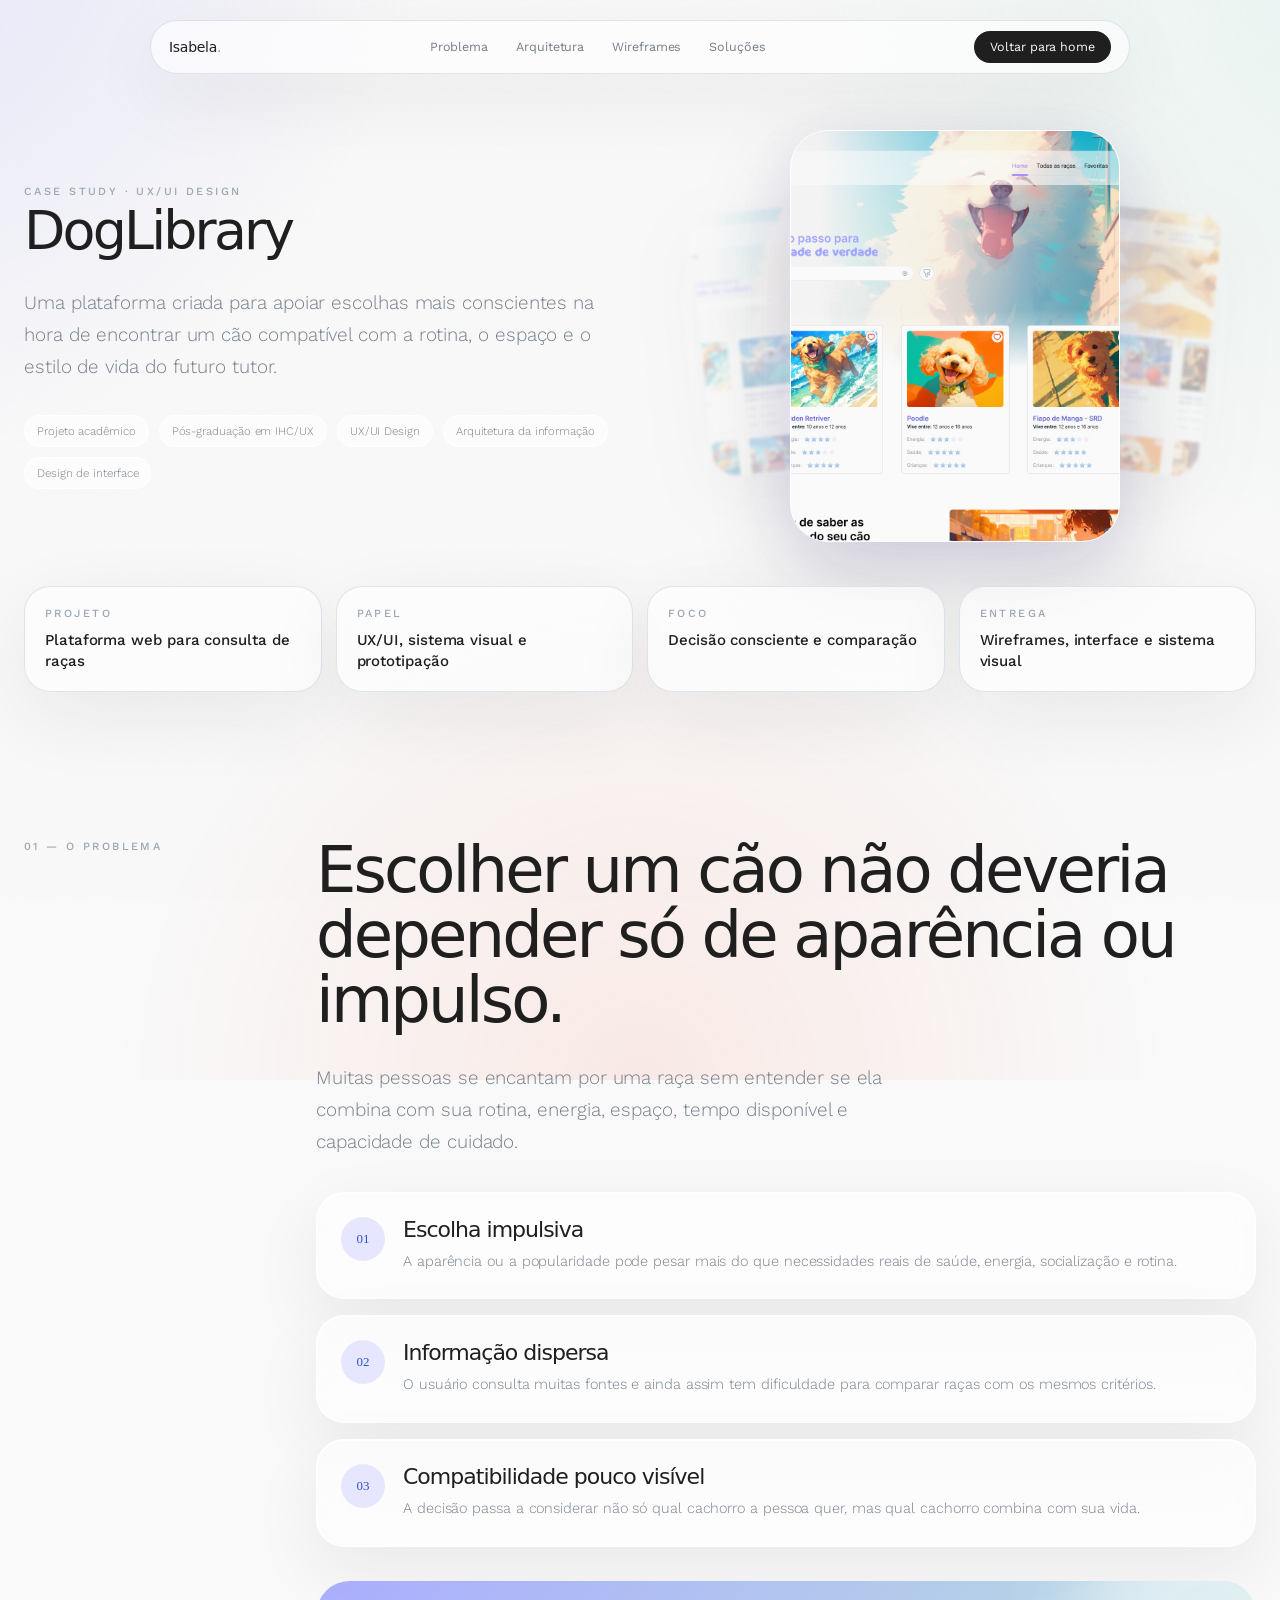
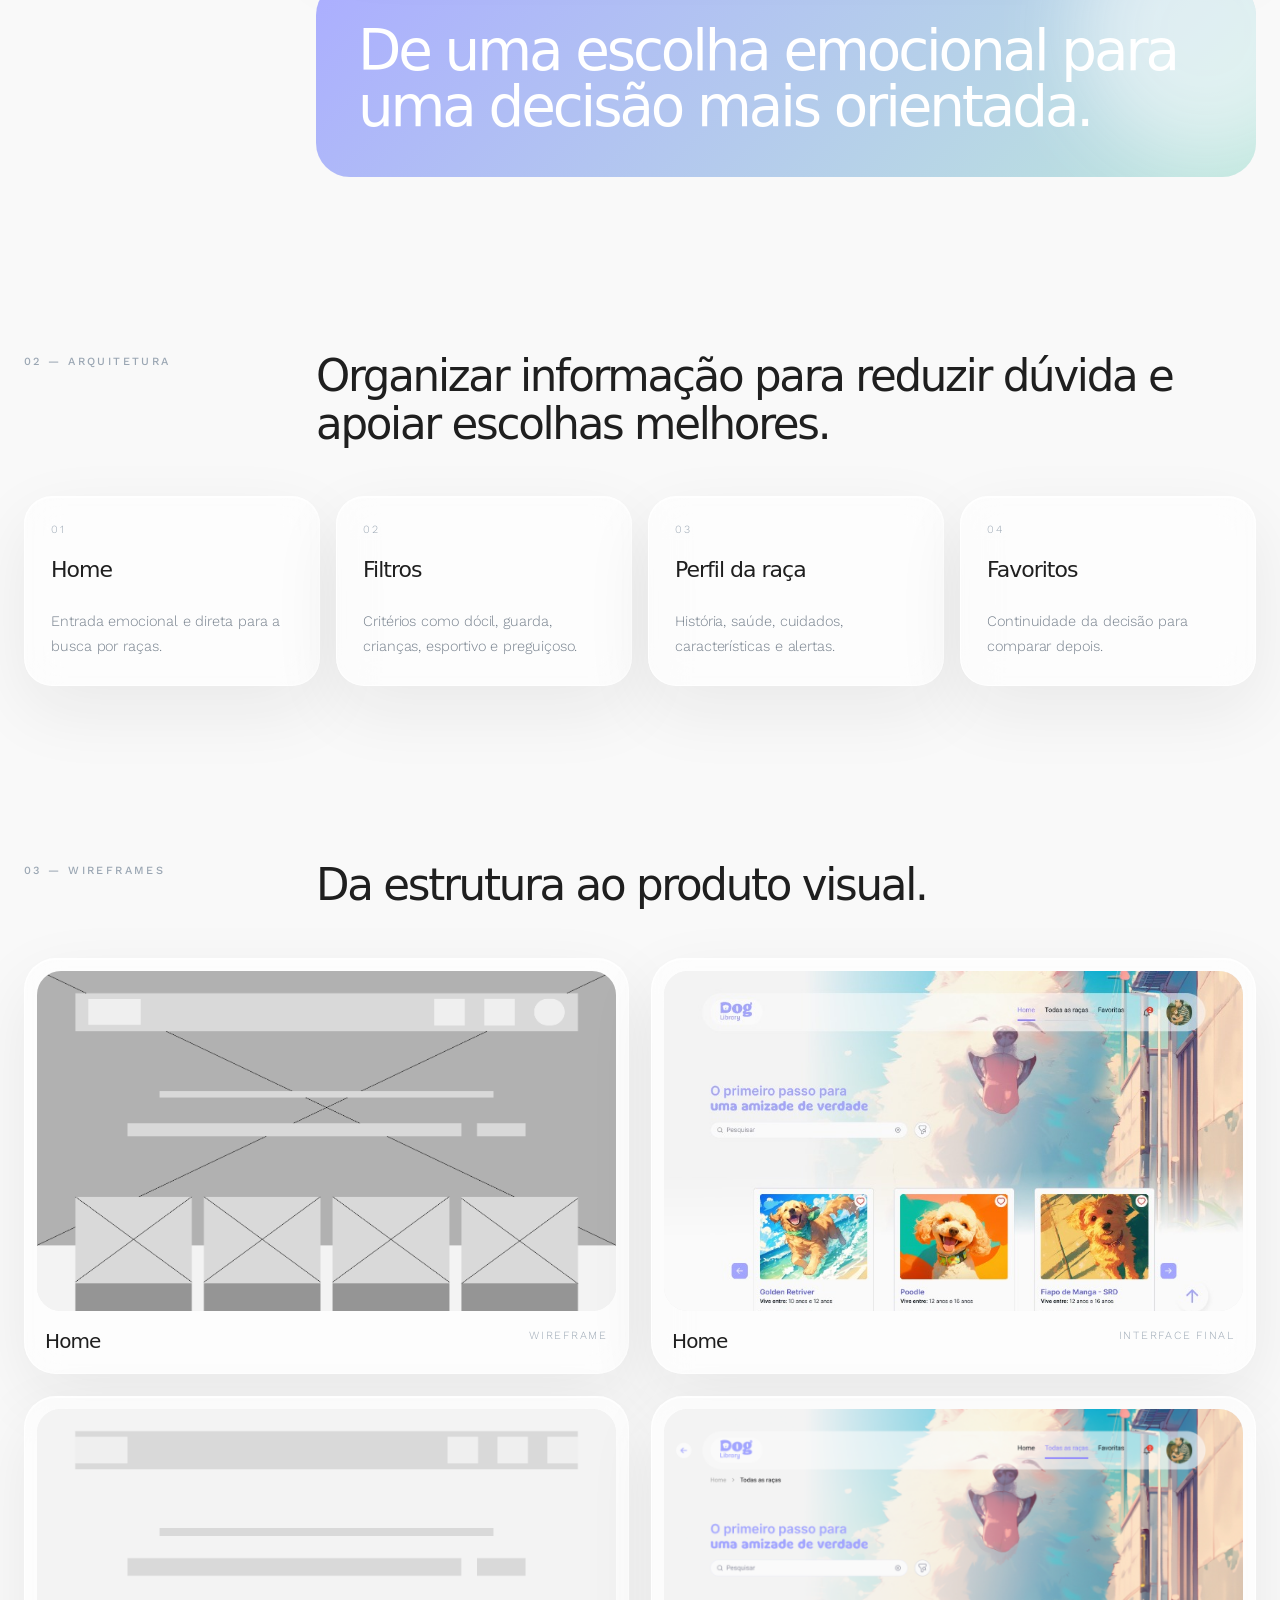
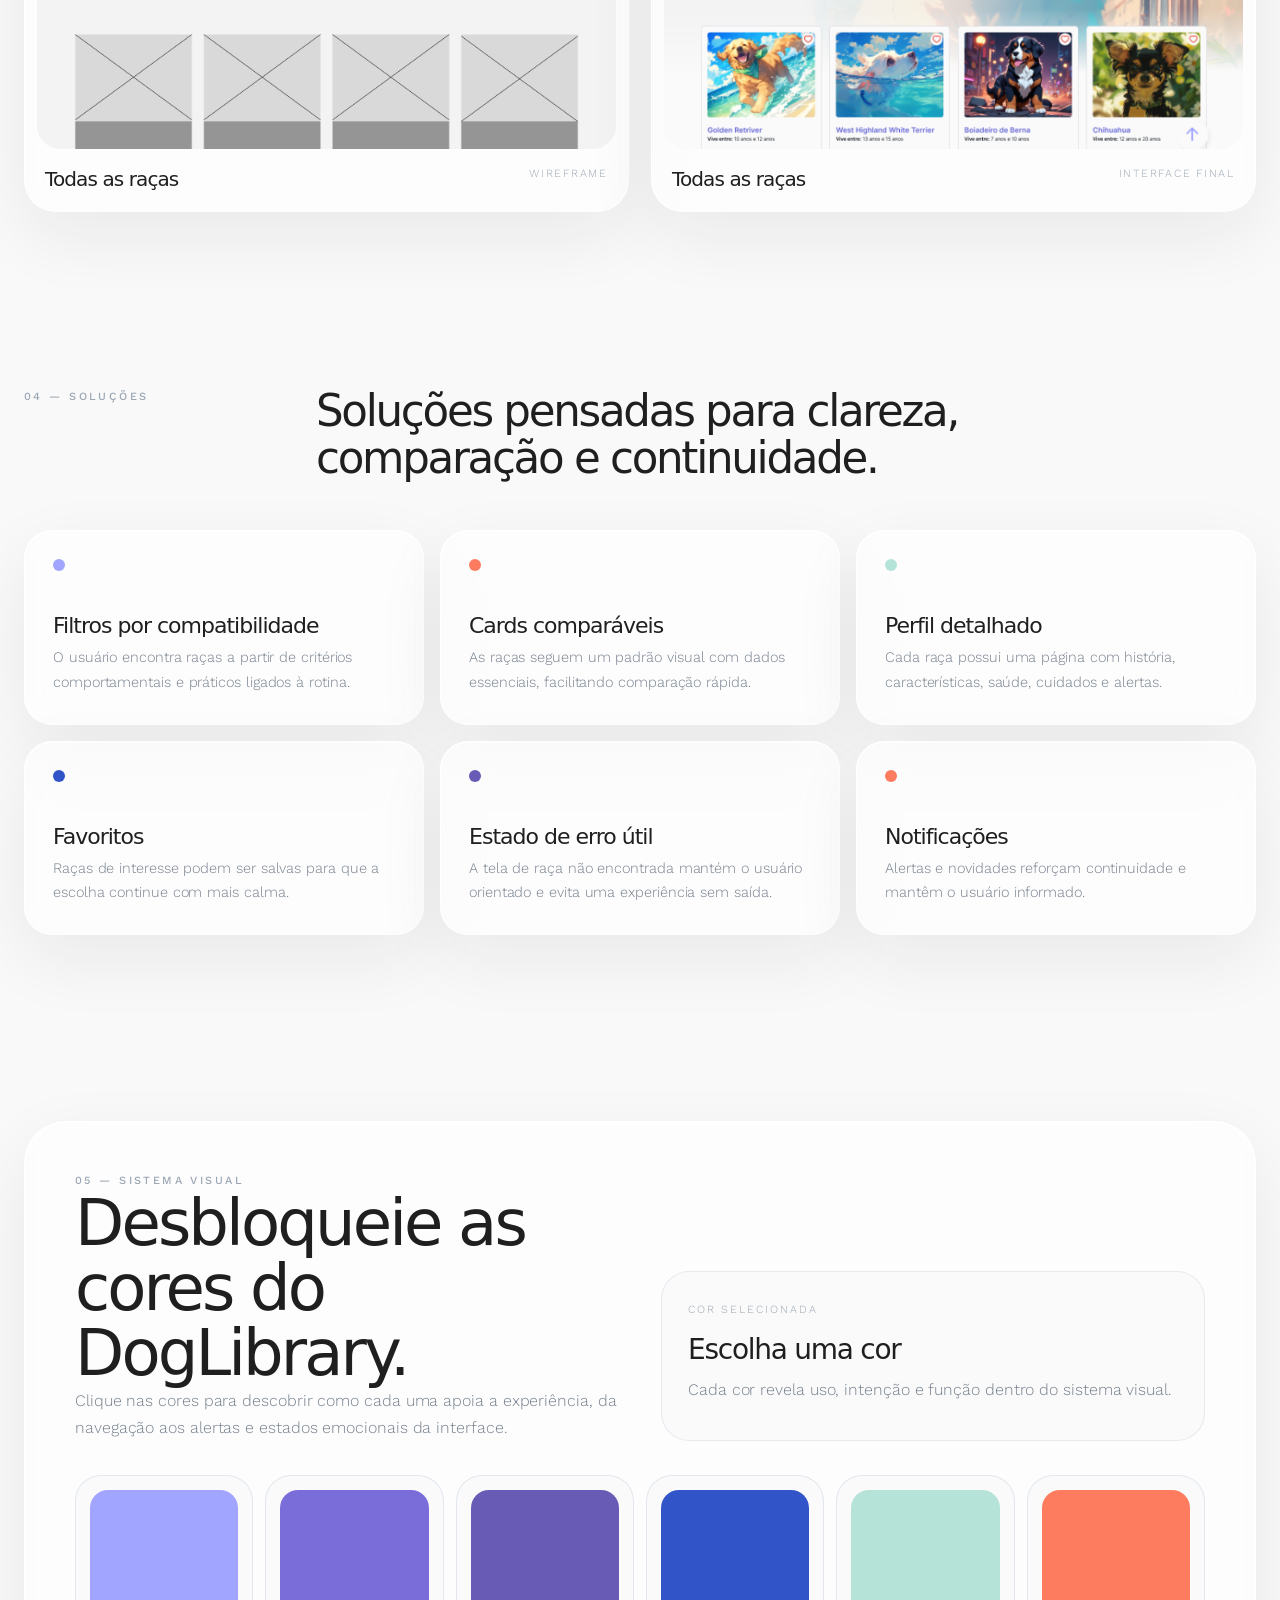
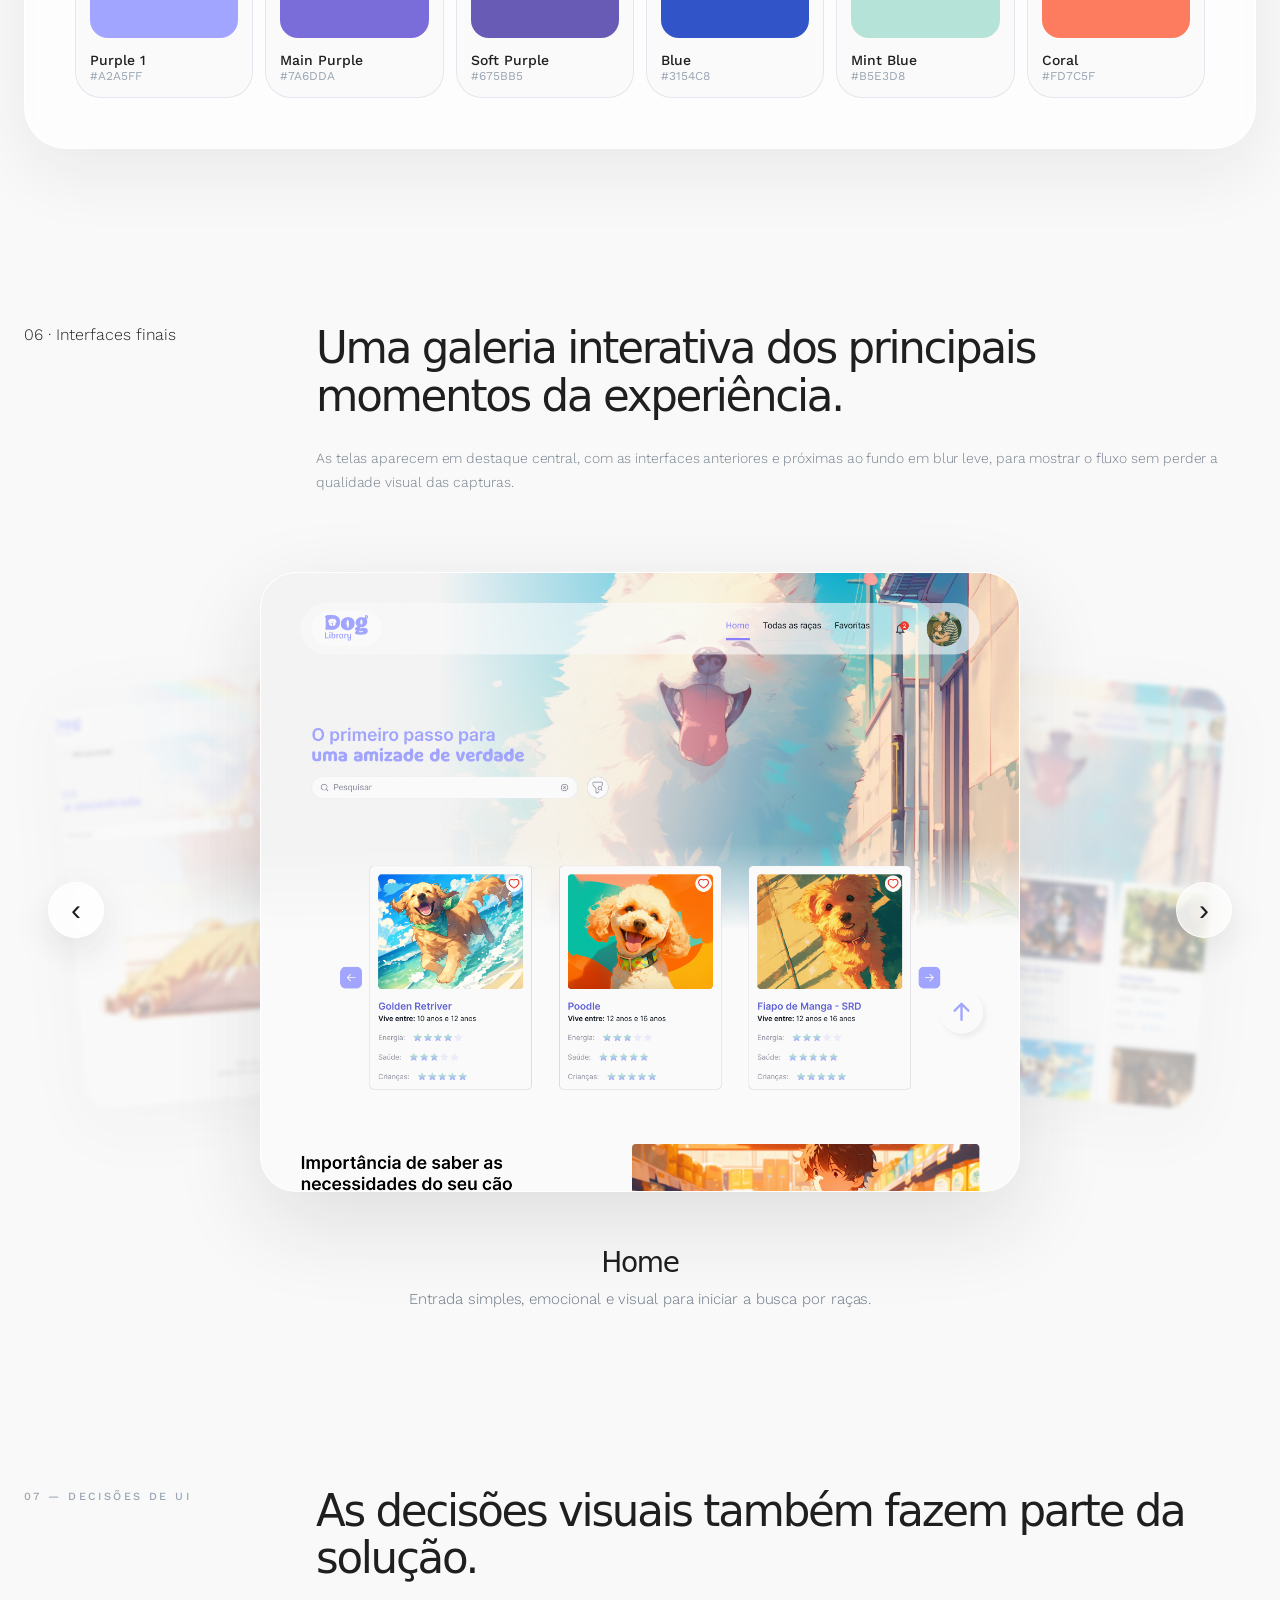
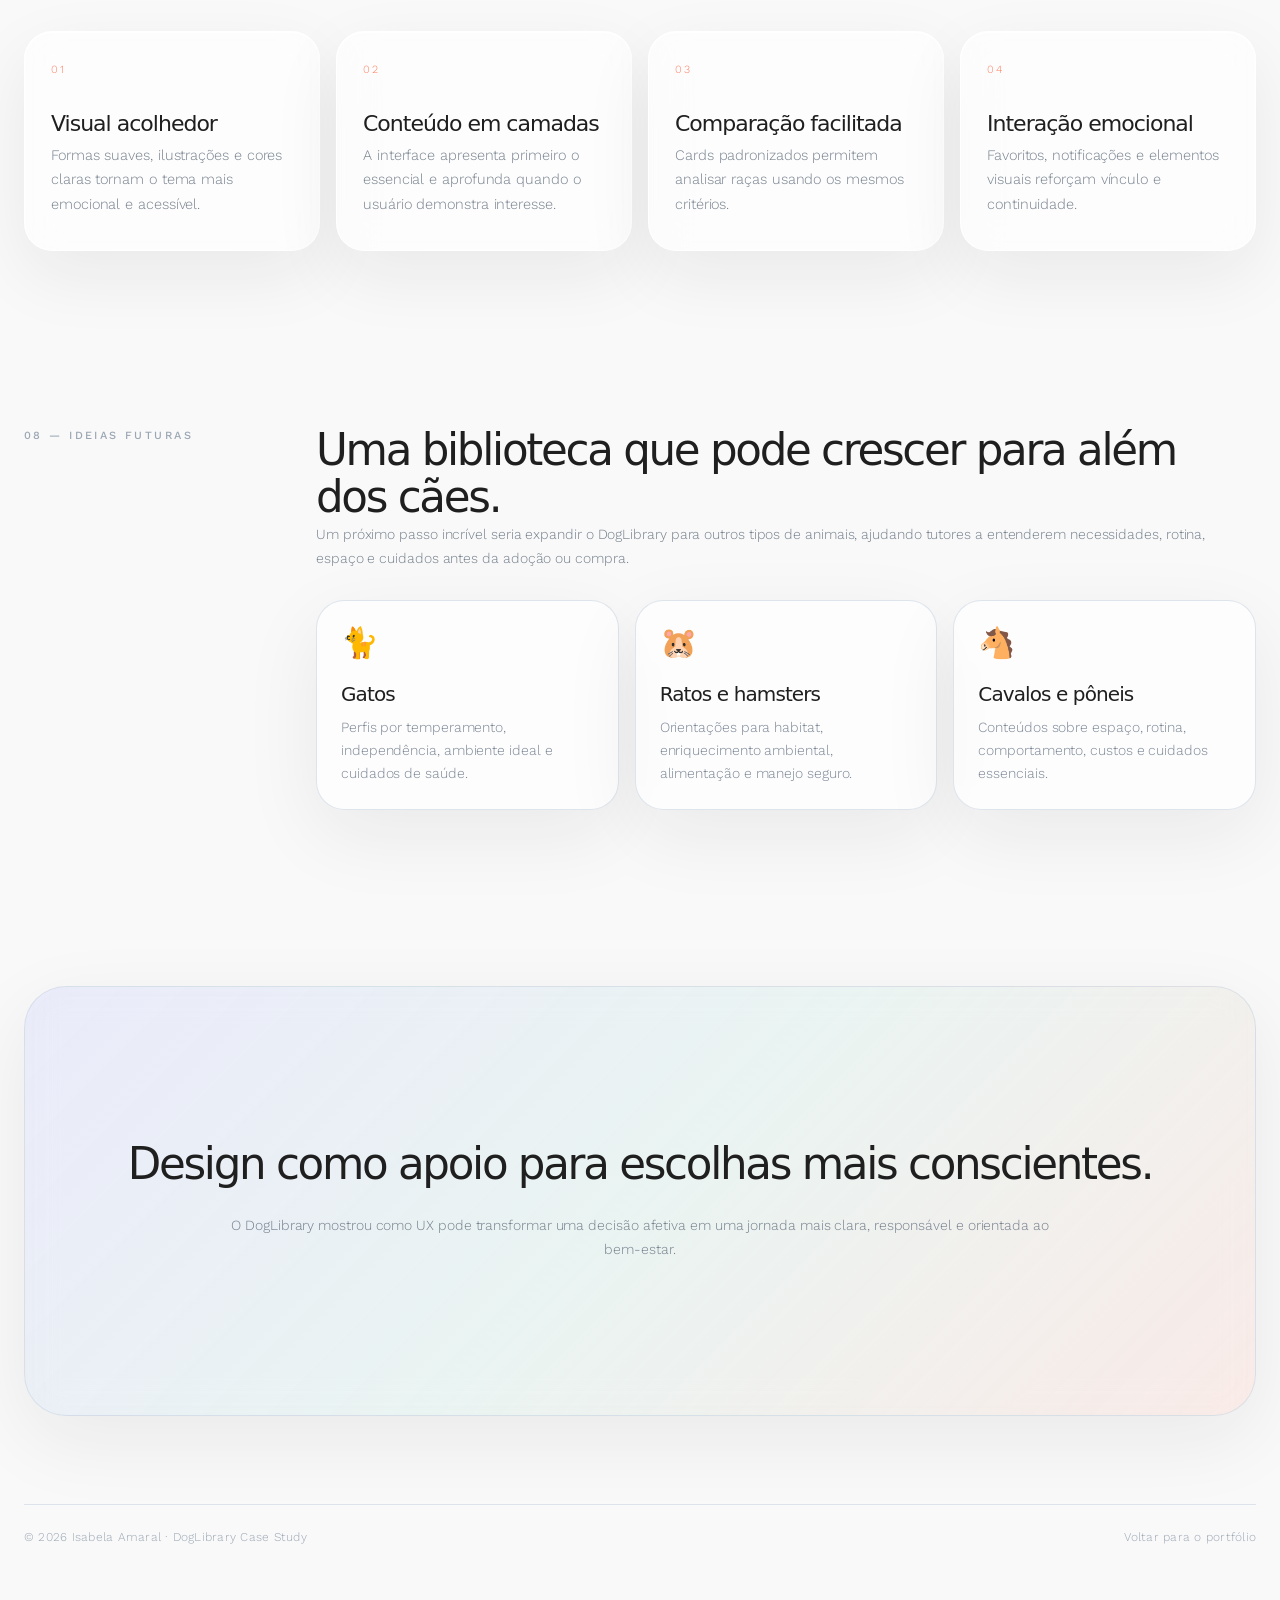
==== commit 60e4aa00: "Add files via upload" ====
--- a/doglibrary.html
+++ b/doglibrary.html
@@ -1668,8 +1668,77 @@
 }
 
 </style>
+<style id="scroll-top-global-definitivo">
+
+/* Seta global de voltar ao topo */
+.scroll-top-btn{
+  position:fixed !important;
+  right:24px !important;
+  bottom:24px !important;
+  z-index:99998 !important;
+  width:48px !important;
+  height:48px !important;
+  border-radius:50% !important;
+  border:0 !important;
+  background:#1F1F1F !important;
+  color:#F9F9F9 !important;
+  display:grid !important;
+  place-items:center !important;
+  cursor:pointer !important;
+  opacity:0 !important;
+  visibility:hidden !important;
+  transform:translateY(12px) scale(.96) !important;
+  transition:opacity .28s ease, visibility .28s ease, transform .28s cubic-bezier(.22,1,.36,1), background .28s ease !important;
+  box-shadow:0 18px 50px rgba(31,31,31,.16) !important;
+}
+
+.scroll-top-btn.is-visible{
+  opacity:1 !important;
+  visibility:visible !important;
+  transform:translateY(0) scale(1) !important;
+}
+
+.scroll-top-btn:hover{
+  background:#F37AB0 !important;
+  transform:translateY(-3px) scale(1.02) !important;
+}
+
+.scroll-top-btn svg{
+  width:20px !important;
+  height:20px !important;
+  stroke:currentColor !important;
+  stroke-width:2.2 !important;
+  fill:none !important;
+}
+
+@media(max-width:720px){
+  .scroll-top-btn{
+    right:18px !important;
+    bottom:18px !important;
+    width:44px !important;
+    height:44px !important;
+  }
+}
+
+</style>
+<style id="doglibrary-section8-final-position-title">
+
+/* DogLibrary · ordem e título final */
+#ideias-futuras .kicker,
+#ideias-futuras .eyebrow{
+  letter-spacing:.22em !important;
+}
+
+/* Aumenta especificamente o título final */
+.design-final-title{
+  font-size:clamp(40px, 5.2vw, 76px) !important;
+  line-height:1.02 !important;
+  letter-spacing:-.06em !important;
+  text-wrap:balance !important;
+}
+</style>
 </head>
-<body class="loading">
+<body class="loading doglibrary-page">
 <div class="loader" id="loader"><div class="dog-run-loader"><span class="dog-runner">🐕</span><span class="dog-run-line"></span></div></div>
 <div class="page">
   <div class="noise"></div>
@@ -1831,8 +1900,7 @@
       </div>
     </section>
 
-    <section><div class="container"><div class="final-card reveal"><h2>Design como apoio para escolhas mais conscientes.</h2><p>O DogLibrary mostrou como UX pode transformar uma decisão afetiva em uma jornada mais clara, responsável e orientada ao bem-estar.</p></div></div></section>
-  </main>
+    
   
     <section class="section ideas-futuras" id="ideias-futuras">
       <div class="container section-grid">
@@ -1852,7 +1920,9 @@
     </section>
 
 
-<footer class="footer"><div class="container footer-inner"><p>© 2026 Isabela Amaral · DogLibrary Case Study</p><a href="index.html">Voltar para o portfólio</a></div></footer>
+
+    <section><div class="container"><div class="final-card reveal"><h2>Design como apoio para escolhas mais conscientes.</h2><p>O DogLibrary mostrou como UX pode transformar uma decisão afetiva em uma jornada mais clara, responsável e orientada ao bem-estar.</p></div></div></section>
+  </main><footer class="footer"><div class="container footer-inner"><p>© 2026 Isabela Amaral · DogLibrary Case Study</p><a href="index.html">Voltar para o portfólio</a></div></footer>
 </div>
 <script>
   window.addEventListener('load',()=>{setTimeout(()=>{document.getElementById('loader').classList.add('hidden');document.body.classList.remove('loading')},450)});
@@ -2074,5 +2144,47 @@
 })();
 
 </script>
+<script id="scroll-top-global-definitivo">
+
+(() => {
+  const existing = document.querySelector('.scroll-top-btn');
+  if (existing) existing.remove();
+
+  const button = document.createElement('button');
+  button.className = 'scroll-top-btn';
+  button.type = 'button';
+  button.setAttribute('aria-label', 'Voltar ao topo');
+  button.innerHTML = '<svg viewBox="0 0 24 24" aria-hidden="true"><path d="M12 19V5"></path><path d="M5 12l7-7 7 7"></path></svg>';
+  document.body.appendChild(button);
+
+  let lastY = window.scrollY || document.documentElement.scrollTop;
+
+  const update = () => {
+    const y = window.scrollY || document.documentElement.scrollTop;
+    if (y > 240) {
+      button.classList.add('is-visible');
+    } else {
+      button.classList.remove('is-visible');
+    }
+    lastY = y;
+  };
+
+  window.addEventListener('scroll', update, { passive: true });
+  button.addEventListener('click', () => window.scrollTo({ top: 0, behavior: 'smooth' }));
+  update();
+})();
+
+</script>
+<script id="doglibrary-final-title-class">
+
+(() => {
+  document.querySelectorAll('h1,h2,h3').forEach((el) => {
+    if ((el.textContent || '').trim().includes('Design como apoio para escolhas mais conscientes')) {
+      el.classList.add('design-final-title');
+    }
+  });
+})();
+
+</script>
 </body>
 </html>
